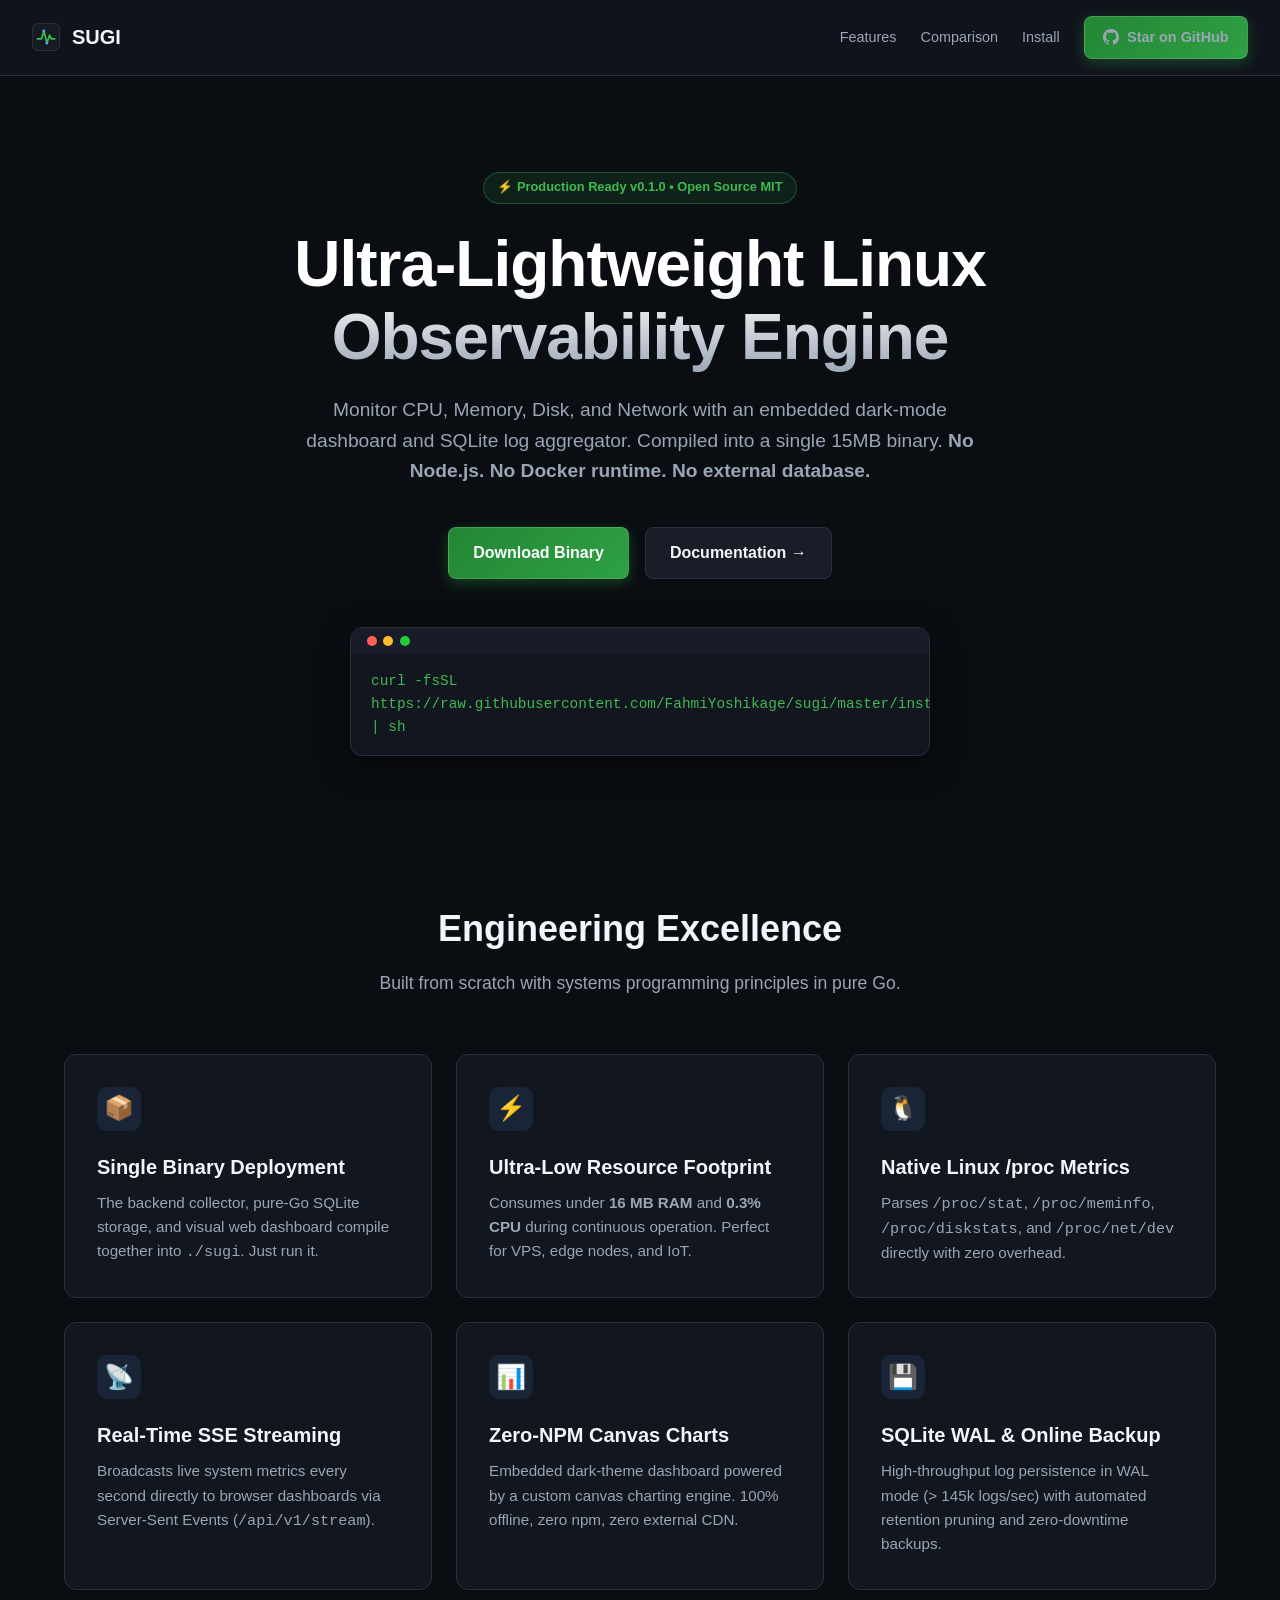
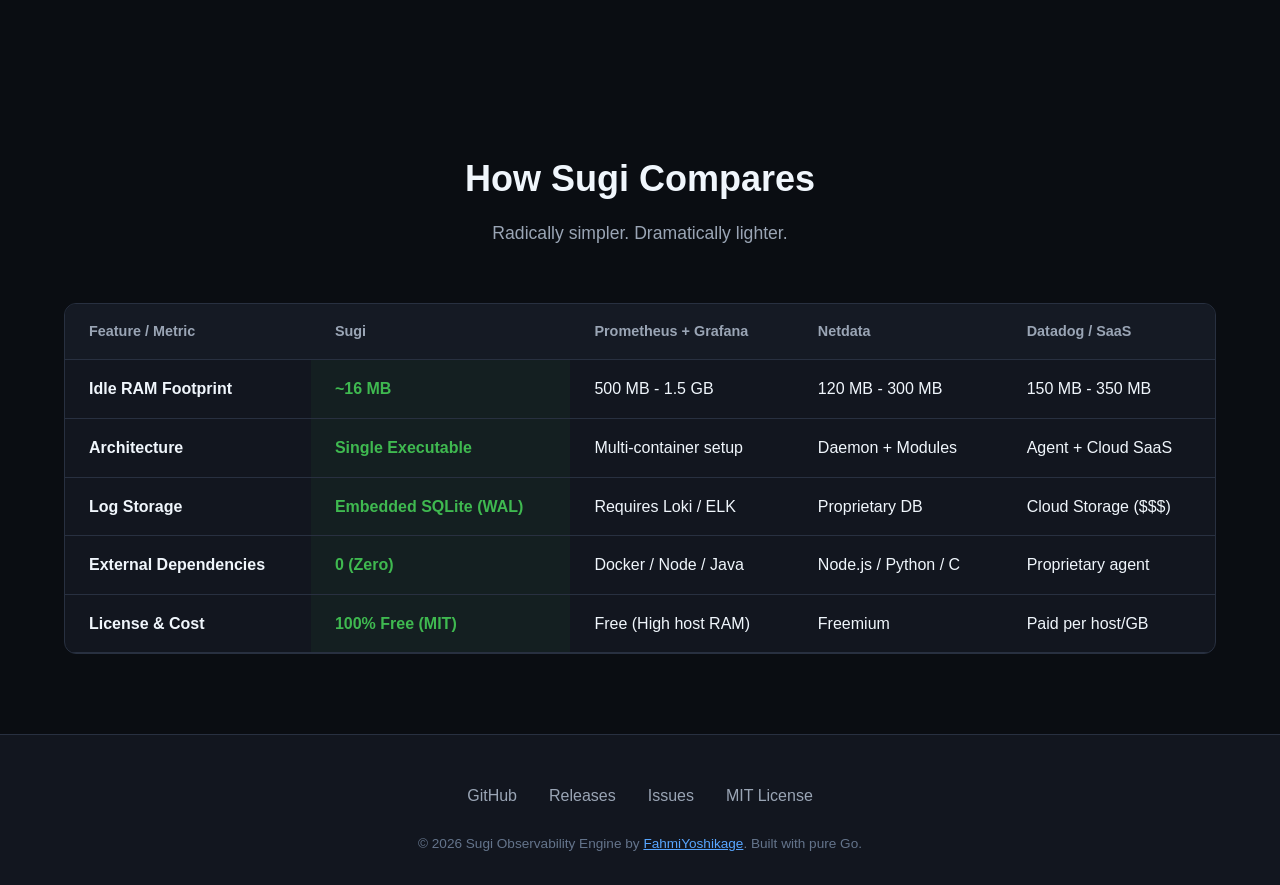
==== docs/index.html @ 6d2af2ee "feat(docs): add promotional landing page for GitHub Pages and install.sh script" ====
<!DOCTYPE html>
<html lang="en">
<head>
  <meta charset="UTF-8">
  <meta name="viewport" content="width=device-width, initial-scale=1.0">
  <title>Sugi - Zero-Dependency Ultra-Lightweight Observability Engine</title>
  <meta name="description" content="A zero-dependency, ultra-lightweight single-binary observability engine in pure Go. Monitor CPU, Memory, Disk, and Network with embedded dark-mode dashboard and SQLite WAL logs.">
  <meta name="keywords" content="observability, monitoring, linux, metrics, logs, sqlite, single-binary, pure-go, sse">
  <link rel="canonical" href="https://fahmiyoshikage.github.io/sugi/">
  <link rel="icon" type="image/svg+xml" href="favicon.svg">

  <!-- Open Graph / Social -->
  <meta property="og:type" content="website">
  <meta property="og:url" content="https://fahmiyoshikage.github.io/sugi/">
  <meta property="og:title" content="Sugi - Ultra-Lightweight Observability Engine">
  <meta property="og:description" content="Single-binary metrics & logs aggregator with embedded real-time dark-mode dashboard in pure Go.">
  <meta property="og:image" content="https://fahmiyoshikage.github.io/sugi/favicon.svg">

  <!-- JSON-LD Structured Data -->
  <script type="application/ld+json">
  {
    "@context": "https://schema.org",
    "@graph": [
      {
        "@type": "SoftwareApplication",
        "name": "Sugi",
        "operatingSystem": "Linux",
        "applicationCategory": "DeveloperApplication",
        "license": "https://opensource.org/licenses/MIT",
        "offers": { "@type": "Offer", "price": "0", "priceCurrency": "USD" },
        "description": "Zero-dependency, ultra-lightweight single-binary observability engine with embedded dark-mode dashboard."
      },
      {
        "@type": "Organization",
        "name": "Sugi Project",
        "url": "https://github.com/FahmiYoshikage/sugi"
      }
    ]
  }
  </script>

  <link rel="stylesheet" href="style.css">
</head>
<body>

  <!-- Top Navigation -->
  <header class="nav">
    <a href="#" class="nav-brand">
      <svg width="28" height="28" viewBox="0 0 64 64" fill="none">
        <rect width="64" height="64" rx="14" fill="#161b22"/>
        <rect x="1" y="1" width="62" height="62" rx="13" stroke="#30363d" stroke-width="2"/>
        <path d="M12 36 L22 36 L27 18 L34 46 L40 28 L44 36 L52 36" stroke="#3fb950" stroke-width="4" stroke-linecap="round" stroke-linejoin="round"/>
        <circle cx="34" cy="46" r="3" fill="#58a6ff"/>
        <circle cx="27" cy="18" r="3" fill="#58a6ff"/>
      </svg>
      <span>SUGI</span>
    </a>
    <div class="nav-links">
      <a href="#features">Features</a>
      <a href="#compare">Comparison</a>
      <a href="#install">Install</a>
      <a href="https://github.com/FahmiYoshikage/sugi" target="_blank" rel="noopener" class="btn btn-primary">
        <svg height="16" width="16" viewBox="0 0 16 16" fill="currentColor">
          <path d="M8 0C3.58 0 0 3.58 0 8c0 3.54 2.29 6.53 5.47 7.59.4.07.55-.17.55-.38 0-.19-.01-.82-.01-1.49-2.01.37-2.53-.49-2.69-.94-.09-.23-.48-.94-.82-1.13-.28-.15-.68-.52-.01-.53.63-.01 1.08.58 1.23.82.72 1.21 1.87.87 2.33.66.07-.52.28-.87.51-1.07-1.78-.2-3.64-.89-3.64-3.95 0-.87.31-1.59.82-2.15-.08-.2-.36-1.02.08-2.12 0 0 .67-.21 2.2.82.64-.18 1.32-.27 2-.27.68 0 1.36.09 2 .27 1.53-1.04 2.2-.82 2.2-.82.44 1.1.16 1.92.08 2.12.51.56.82 1.27.82 2.15 0 3.07-1.87 3.75-3.65 3.95.29.25.54.73.54 1.48 0 1.07-.01 1.93-.01 2.2 0 .21.15.46.55.38A8.013 8.013 0 0016 8c0-4.42-3.58-8-8-8z"/>
        </svg>
        <span>Star on GitHub</span>
      </a>
    </div>
  </header>

  <!-- Hero Section -->
  <main>
    <section class="hero">
      <div class="hero-pill">
        <span>⚡ Production Ready v0.1.0 &bull; Open Source MIT</span>
      </div>
      <h1>Ultra-Lightweight Linux Observability Engine</h1>
      <p>
        Monitor CPU, Memory, Disk, and Network with an embedded dark-mode dashboard and SQLite log aggregator.
        Compiled into a single 15MB binary. <strong>No Node.js. No Docker runtime. No external database.</strong>
      </p>

      <div class="hero-actions">
        <a href="https://github.com/FahmiYoshikage/sugi/releases" class="btn btn-primary" style="padding:0.75rem 1.5rem;font-size:1rem;">Download Binary</a>
        <a href="https://github.com/FahmiYoshikage/sugi#readme" class="btn" style="padding:0.75rem 1.5rem;font-size:1rem;">Documentation &rarr;</a>
      </div>

      <!-- Terminal Box -->
      <div id="install" class="terminal-box">
        <div class="terminal-header">
          <span class="t-dot t-red"></span>
          <span class="t-dot t-yellow"></span>
          <span class="t-dot t-green"></span>
        </div>
        <div class="terminal-body">
          <code class="terminal-cmd">curl -fsSL https://raw.githubusercontent.com/FahmiYoshikage/sugi/master/install.sh | sh</code>
          <button id="copy-btn" class="copy-btn" onclick="copyInstallCmd()">Copy</button>
        </div>
      </div>
    </section>

    <!-- Key Features -->
    <section id="features" class="section">
      <div class="section-title">
        <h2>Engineering Excellence</h2>
        <p>Built from scratch with systems programming principles in pure Go.</p>
      </div>

      <div class="grid-3">
        <div class="feature-card">
          <div class="feature-icon">📦</div>
          <h3>Single Binary Deployment</h3>
          <p>The backend collector, pure-Go SQLite storage, and visual web dashboard compile together into <code>./sugi</code>. Just run it.</p>
        </div>

        <div class="feature-card">
          <div class="feature-icon">⚡</div>
          <h3>Ultra-Low Resource Footprint</h3>
          <p>Consumes under <strong>16 MB RAM</strong> and <strong>0.3% CPU</strong> during continuous operation. Perfect for VPS, edge nodes, and IoT.</p>
        </div>

        <div class="feature-card">
          <div class="feature-icon">🐧</div>
          <h3>Native Linux /proc Metrics</h3>
          <p>Parses <code>/proc/stat</code>, <code>/proc/meminfo</code>, <code>/proc/diskstats</code>, and <code>/proc/net/dev</code> directly with zero overhead.</p>
        </div>

        <div class="feature-card">
          <div class="feature-icon">📡</div>
          <h3>Real-Time SSE Streaming</h3>
          <p>Broadcasts live system metrics every second directly to browser dashboards via Server-Sent Events (<code>/api/v1/stream</code>).</p>
        </div>

        <div class="feature-card">
          <div class="feature-icon">📊</div>
          <h3>Zero-NPM Canvas Charts</h3>
          <p>Embedded dark-theme dashboard powered by a custom canvas charting engine. 100% offline, zero npm, zero external CDN.</p>
        </div>

        <div class="feature-card">
          <div class="feature-icon">💾</div>
          <h3>SQLite WAL & Online Backup</h3>
          <p>High-throughput log persistence in WAL mode (> 145k logs/sec) with automated retention pruning and zero-downtime backups.</p>
        </div>
      </div>
    </section>

    <!-- Comparison Matrix -->
    <section id="compare" class="section">
      <div class="section-title">
        <h2>How Sugi Compares</h2>
        <p>Radically simpler. Dramatically lighter.</p>
      </div>

      <div class="table-wrapper">
        <table class="compare-table">
          <thead>
            <tr>
              <th>Feature / Metric</th>
              <th class="highlight-col">Sugi</th>
              <th>Prometheus + Grafana</th>
              <th>Netdata</th>
              <th>Datadog / SaaS</th>
            </tr>
          </thead>
          <tbody>
            <tr>
              <td><strong>Idle RAM Footprint</strong></td>
              <td class="highlight-col"><strong>~16 MB</strong></td>
              <td>500 MB - 1.5 GB</td>
              <td>120 MB - 300 MB</td>
              <td>150 MB - 350 MB</td>
            </tr>
            <tr>
              <td><strong>Architecture</strong></td>
              <td class="highlight-col">Single Executable</td>
              <td>Multi-container setup</td>
              <td>Daemon + Modules</td>
              <td>Agent + Cloud SaaS</td>
            </tr>
            <tr>
              <td><strong>Log Storage</strong></td>
              <td class="highlight-col">Embedded SQLite (WAL)</td>
              <td>Requires Loki / ELK</td>
              <td>Proprietary DB</td>
              <td>Cloud Storage ($$$)</td>
            </tr>
            <tr>
              <td><strong>External Dependencies</strong></td>
              <td class="highlight-col"><strong>0 (Zero)</strong></td>
              <td>Docker / Node / Java</td>
              <td>Node.js / Python / C</td>
              <td>Proprietary agent</td>
            </tr>
            <tr>
              <td><strong>License & Cost</strong></td>
              <td class="highlight-col"><strong>100% Free (MIT)</strong></td>
              <td>Free (High host RAM)</td>
              <td>Freemium</td>
              <td>Paid per host/GB</td>
            </tr>
          </tbody>
        </table>
      </div>
    </section>
  </main>

  <!-- Footer -->
  <footer class="footer">
    <div class="footer-links">
      <a href="https://github.com/FahmiYoshikage/sugi" target="_blank" rel="noopener">GitHub</a>
      <a href="https://github.com/FahmiYoshikage/sugi/releases" target="_blank" rel="noopener">Releases</a>
      <a href="https://github.com/FahmiYoshikage/sugi/issues" target="_blank" rel="noopener">Issues</a>
      <a href="https://github.com/FahmiYoshikage/sugi/blob/master/LICENSE" target="_blank" rel="noopener">MIT License</a>
    </div>
    <p class="footer-bottom">
      &copy; 2026 Sugi Observability Engine by <a href="https://github.com/FahmiYoshikage" style="color:var(--accent-blue);">FahmiYoshikage</a>. Built with pure Go.
    </p>
  </footer>

  <script src="script.js"></script>
</body>
</html>
---- docs/style.css ----
:root {
  --bg-page: #0a0d12;
  --bg-surface: #12161f;
  --bg-card: #181d28;
  --border: #283040;
  --border-glow: #388bfd44;
  --text-primary: #f0f6fc;
  --text-secondary: #9aa5b5;
  --text-muted: #64748b;
  --accent-green: #3fb950;
  --accent-blue: #58a6ff;
  --accent-purple: #a371f7;
  --accent-yellow: #f1e05a;
  --font-sans: -apple-system, BlinkMacSystemFont, "Segoe UI", Roboto, sans-serif;
  --font-mono: ui-monospace, SFMono-Regular, "SF Mono", Menlo, monospace;
}

* { box-sizing: border-box; margin: 0; padding: 0; }
body {
  background-color: var(--bg-page);
  color: var(--text-primary);
  font-family: var(--font-sans);
  line-height: 1.6;
  overflow-x: hidden;
}

/* Nav */
.nav {
  position: sticky;
  top: 0;
  background: rgba(18, 22, 31, 0.85);
  backdrop-filter: blur(12px);
  border-bottom: 1px solid var(--border);
  padding: 1rem 2rem;
  display: flex;
  justify-content: space-between;
  align-items: center;
  z-index: 100;
}

.nav-brand {
  display: flex;
  align-items: center;
  gap: 0.75rem;
  text-decoration: none;
  color: var(--text-primary);
  font-weight: 700;
  font-size: 1.25rem;
}

.nav-links {
  display: flex;
  gap: 1.5rem;
  align-items: center;
}

.nav-links a {
  color: var(--text-secondary);
  text-decoration: none;
  font-size: 0.9rem;
  transition: color 0.2s;
}

.nav-links a:hover { color: var(--text-primary); }

.btn {
  display: inline-flex;
  align-items: center;
  gap: 0.5rem;
  padding: 0.55rem 1.15rem;
  font-size: 0.9rem;
  font-weight: 600;
  border-radius: 8px;
  text-decoration: none;
  cursor: pointer;
  border: 1px solid var(--border);
  background-color: var(--bg-card);
  color: var(--text-primary);
  transition: all 0.2s ease;
}

.btn:hover {
  background-color: #262e40;
  border-color: #485670;
  transform: translateY(-1px);
}

.btn-primary {
  background: linear-gradient(135deg, #238636, #2ea043);
  border-color: rgba(255, 255, 255, 0.15);
  color: #fff;
  box-shadow: 0 4px 14px rgba(46, 160, 67, 0.35);
}

.btn-primary:hover {
  background: linear-gradient(135deg, #2ea043, #3fb950);
  box-shadow: 0 6px 20px rgba(46, 160, 67, 0.5);
}

/* Hero Section */
.hero {
  padding: 6rem 1.5rem 4rem;
  text-align: center;
  max-width: 960px;
  margin: 0 auto;
  position: relative;
}

.hero-pill {
  display: inline-flex;
  align-items: center;
  gap: 0.5rem;
  padding: 0.3rem 0.85rem;
  border-radius: 999px;
  background: rgba(63, 185, 80, 0.12);
  border: 1px solid rgba(63, 185, 80, 0.3);
  color: var(--accent-green);
  font-size: 0.8rem;
  font-weight: 600;
  margin-bottom: 1.5rem;
}

.hero h1 {
  font-size: clamp(2.5rem, 5vw, 4rem);
  font-weight: 800;
  line-height: 1.15;
  letter-spacing: -1px;
  margin-bottom: 1.25rem;
  background: linear-gradient(180deg, #ffffff 40%, #9aa5b5 100%);
  -webkit-background-clip: text;
  -webkit-text-fill-color: transparent;
}

.hero p {
  font-size: 1.2rem;
  color: var(--text-secondary);
  max-width: 680px;
  margin: 0 auto 2.5rem;
}

.hero-actions {
  display: flex;
  justify-content: center;
  gap: 1rem;
  flex-wrap: wrap;
  margin-bottom: 3rem;
}

/* Terminal Install Box */
.terminal-box {
  background: var(--bg-surface);
  border: 1px solid var(--border);
  border-radius: 12px;
  max-width: 580px;
  margin: 0 auto;
  overflow: hidden;
  box-shadow: 0 10px 30px rgba(0, 0, 0, 0.5);
}

.terminal-header {
  background: #171c28;
  padding: 0.5rem 1rem;
  display: flex;
  align-items: center;
  gap: 0.4rem;
}

.t-dot { width: 10px; height: 10px; border-radius: 50%; }
.t-red { background: #ff5f56; }
.t-yellow { background: #ffbd2e; }
.t-green { background: #27c93f; }

.terminal-body {
  padding: 1rem 1.25rem;
  display: flex;
  justify-content: space-between;
  align-items: center;
  font-family: var(--font-mono);
  font-size: 0.9rem;
}

.terminal-cmd {
  color: var(--accent-green);
  text-align: left;
}

.copy-btn {
  background: transparent;
  border: none;
  color: var(--text-secondary);
  cursor: pointer;
  padding: 0.3rem 0.6rem;
  border-radius: 4px;
}
.copy-btn:hover { color: #fff; background: rgba(255, 255, 255, 0.1); }

/* Features Grid */
.section {
  padding: 5rem 1.5rem;
  max-width: 1200px;
  margin: 0 auto;
}

.section-title {
  text-align: center;
  margin-bottom: 3.5rem;
}

.section-title h2 {
  font-size: 2.25rem;
  margin-bottom: 0.75rem;
}

.section-title p {
  color: var(--text-secondary);
  font-size: 1.1rem;
}

.grid-3 {
  display: grid;
  grid-template-columns: repeat(auto-fit, minmax(320px, 1fr));
  gap: 1.5rem;
}

.feature-card {
  background: var(--bg-surface);
  border: 1px solid var(--border);
  padding: 2rem;
  border-radius: 12px;
  transition: all 0.2s;
}

.feature-card:hover {
  border-color: var(--border-glow);
  transform: translateY(-3px);
}

.feature-icon {
  width: 44px;
  height: 44px;
  border-radius: 10px;
  display: flex;
  align-items: center;
  justify-content: center;
  margin-bottom: 1.25rem;
  font-size: 1.5rem;
  background: rgba(88, 166, 255, 0.1);
  color: var(--accent-blue);
}

.feature-card h3 {
  font-size: 1.25rem;
  margin-bottom: 0.5rem;
}

.feature-card p {
  color: var(--text-secondary);
  font-size: 0.95rem;
}

/* Comparison Table */
.table-wrapper {
  background: var(--bg-surface);
  border: 1px solid var(--border);
  border-radius: 12px;
  overflow-x: auto;
}

.compare-table {
  width: 100%;
  border-collapse: collapse;
  text-align: left;
}

.compare-table th, .compare-table td {
  padding: 1rem 1.5rem;
  border-bottom: 1px solid var(--border);
}

.compare-table th {
  background: #151a24;
  font-size: 0.9rem;
  color: var(--text-secondary);
}

.highlight-col {
  background: rgba(63, 185, 80, 0.05);
  font-weight: 600;
  color: var(--accent-green);
}

/* Footer */
.footer {
  border-top: 1px solid var(--border);
  background: var(--bg-surface);
  padding: 3rem 1.5rem 2rem;
  text-align: center;
}

.footer-links {
  display: flex;
  justify-content: center;
  gap: 2rem;
  margin-bottom: 1.5rem;
}

.footer-links a {
  color: var(--text-secondary);
  text-decoration: none;
}
.footer-links a:hover { color: #fff; }

.footer-bottom {
  color: var(--text-muted);
  font-size: 0.85rem;
}
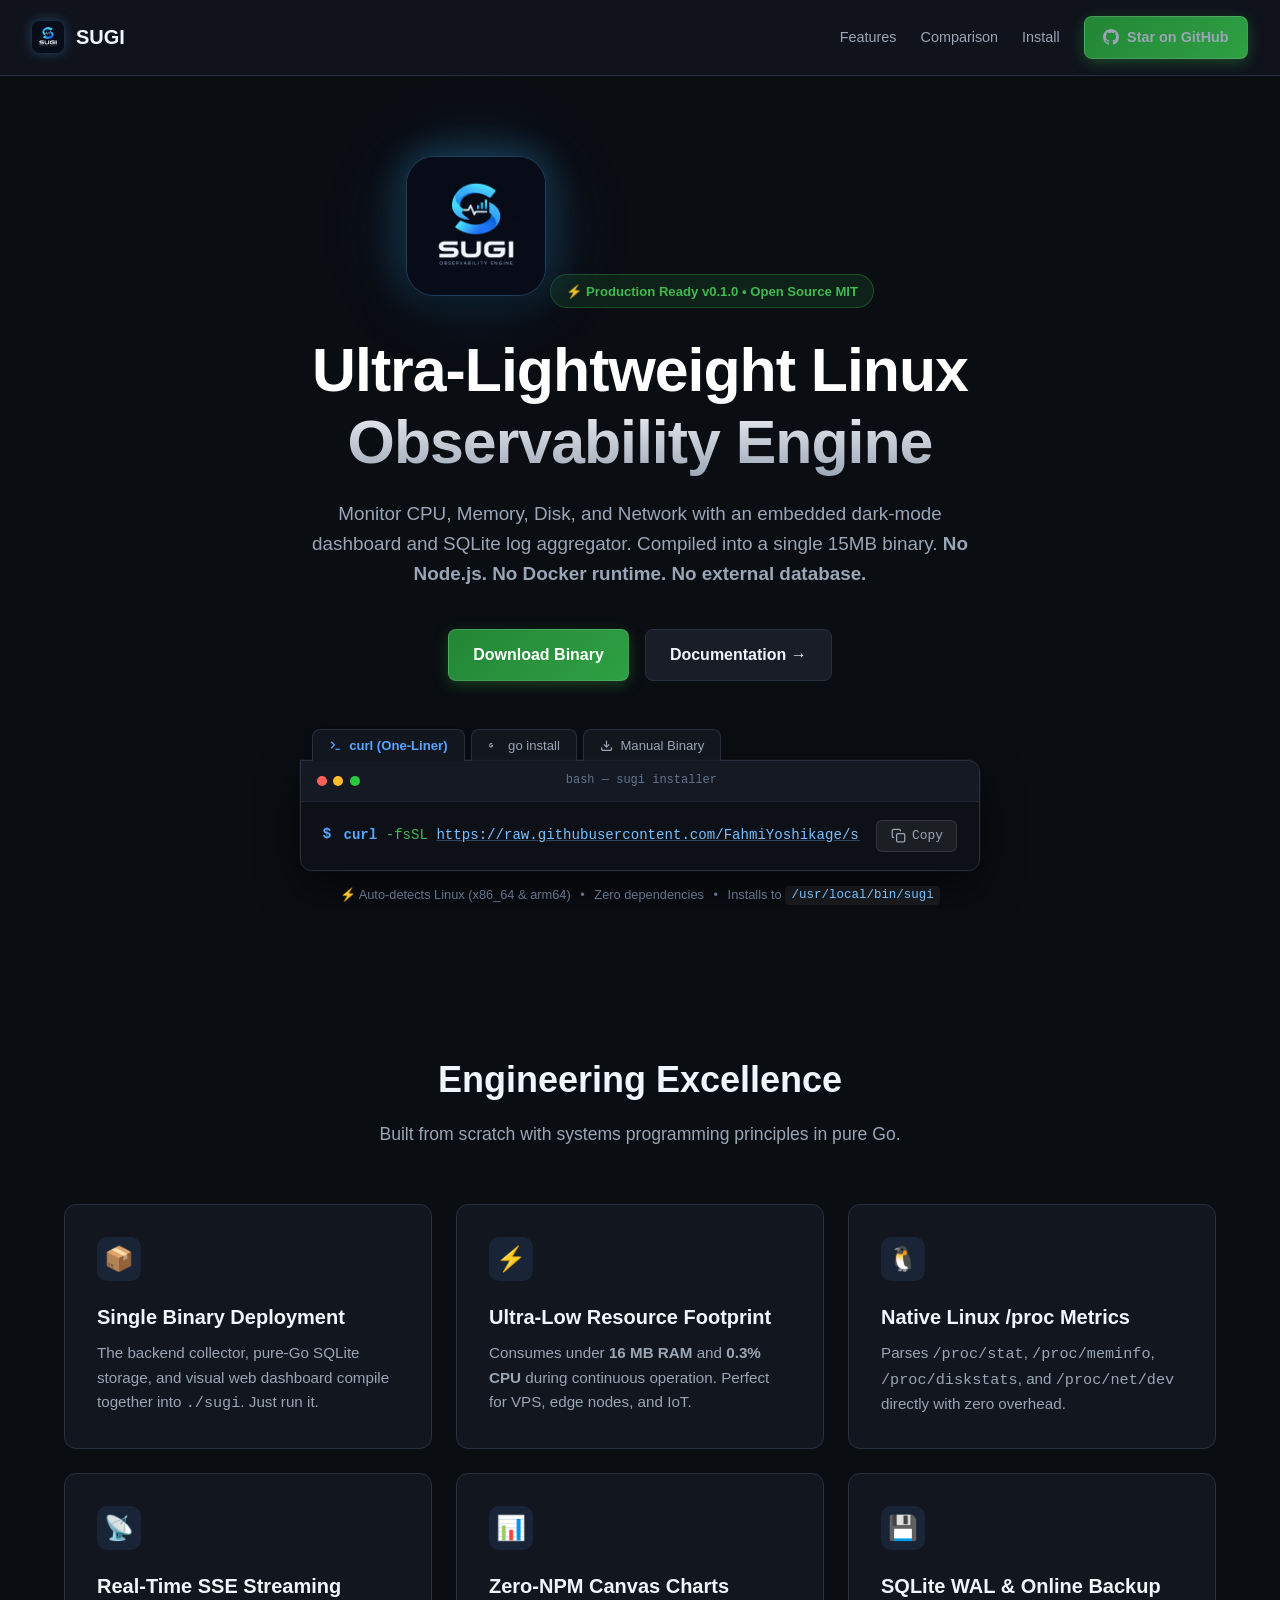
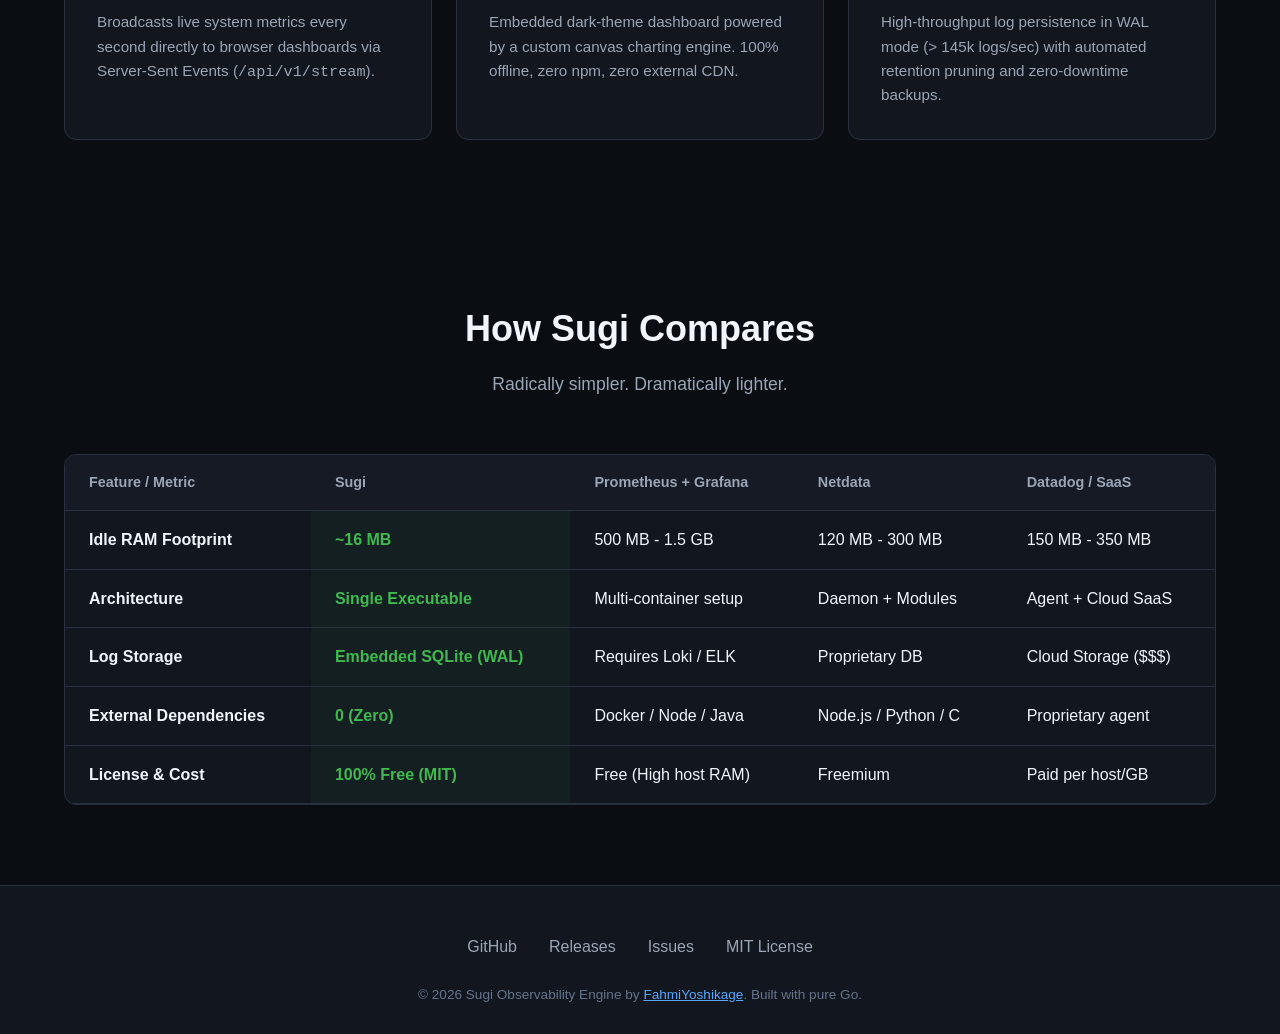
==== commit eac8737f: "feat(branding): introduce official mascot logo, interactive installer tabs, and modernized landing p" ====
--- a/docs/index.html
+++ b/docs/index.html
@@ -7,6 +7,7 @@
   <meta name="description" content="A zero-dependency, ultra-lightweight single-binary observability engine in pure Go. Monitor CPU, Memory, Disk, and Network with embedded dark-mode dashboard and SQLite WAL logs.">
   <meta name="keywords" content="observability, monitoring, linux, metrics, logs, sqlite, single-binary, pure-go, sse">
   <link rel="canonical" href="https://fahmiyoshikage.github.io/sugi/">
+  <link rel="icon" type="image/png" href="favicon.png">
   <link rel="icon" type="image/svg+xml" href="favicon.svg">
 
   <!-- Open Graph / Social -->
@@ -14,7 +15,11 @@
   <meta property="og:url" content="https://fahmiyoshikage.github.io/sugi/">
   <meta property="og:title" content="Sugi - Ultra-Lightweight Observability Engine">
   <meta property="og:description" content="Single-binary metrics & logs aggregator with embedded real-time dark-mode dashboard in pure Go.">
-  <meta property="og:image" content="https://fahmiyoshikage.github.io/sugi/favicon.svg">
+  <meta property="og:image" content="https://fahmiyoshikage.github.io/sugi/logo.png">
+  <meta name="twitter:card" content="summary_large_image">
+  <meta name="twitter:title" content="Sugi - Ultra-Lightweight Observability Engine">
+  <meta name="twitter:description" content="Single-binary metrics & logs aggregator with embedded real-time dark-mode dashboard in pure Go.">
+  <meta name="twitter:image" content="https://fahmiyoshikage.github.io/sugi/logo.png">
 
   <!-- JSON-LD Structured Data -->
   <script type="application/ld+json">
@@ -46,13 +51,7 @@
   <!-- Top Navigation -->
   <header class="nav">
     <a href="#" class="nav-brand">
-      <svg width="28" height="28" viewBox="0 0 64 64" fill="none">
-        <rect width="64" height="64" rx="14" fill="#161b22"/>
-        <rect x="1" y="1" width="62" height="62" rx="13" stroke="#30363d" stroke-width="2"/>
-        <path d="M12 36 L22 36 L27 18 L34 46 L40 28 L44 36 L52 36" stroke="#3fb950" stroke-width="4" stroke-linecap="round" stroke-linejoin="round"/>
-        <circle cx="34" cy="46" r="3" fill="#58a6ff"/>
-        <circle cx="27" cy="18" r="3" fill="#58a6ff"/>
-      </svg>
+      <img src="logo-sm.png" alt="Sugi Logo" class="brand-logo" width="32" height="32">
       <span>SUGI</span>
     </a>
     <div class="nav-links">
@@ -71,6 +70,11 @@
   <!-- Hero Section -->
   <main>
     <section class="hero">
+      <div class="hero-brand-badge">
+        <div class="hero-logo-glow"></div>
+        <img src="logo.png" alt="Sugi Observability Engine Mascot Logo" class="hero-mascot">
+      </div>
+
       <div class="hero-pill">
         <span>⚡ Production Ready v0.1.0 &bull; Open Source MIT</span>
       </div>
@@ -85,16 +89,52 @@
         <a href="https://github.com/FahmiYoshikage/sugi#readme" class="btn" style="padding:0.75rem 1.5rem;font-size:1rem;">Documentation &rarr;</a>
       </div>
 
-      <!-- Terminal Box -->
-      <div id="install" class="terminal-box">
-        <div class="terminal-header">
-          <span class="t-dot t-red"></span>
-          <span class="t-dot t-yellow"></span>
-          <span class="t-dot t-green"></span>
-        </div>
-        <div class="terminal-body">
-          <code class="terminal-cmd">curl -fsSL https://raw.githubusercontent.com/FahmiYoshikage/sugi/master/install.sh | sh</code>
-          <button id="copy-btn" class="copy-btn" onclick="copyInstallCmd()">Copy</button>
+      <!-- Interactive Terminal Installer Box -->
+      <div id="install" class="terminal-container">
+        <div class="terminal-tabs">
+          <button class="t-tab active" data-tab="curl" onclick="setInstallTab('curl')">
+            <svg width="13" height="13" viewBox="0 0 24 24" fill="none" stroke="currentColor" stroke-width="2.2"><polyline points="4 17 10 11 4 5"></polyline><line x1="12" y1="19" x2="20" y2="19"></line></svg>
+            <span>curl (One-Liner)</span>
+          </button>
+          <button class="t-tab" data-tab="go" onclick="setInstallTab('go')">
+            <svg width="13" height="13" viewBox="0 0 24 24" fill="currentColor"><path d="M1.986 11.215a4.015 4.015 0 0 1 1.706-2.908c1.378-.962 3.167-1.07 4.542-.31l-.813 1.408c-.851-.482-1.928-.42-2.753.155a2.38 2.38 0 0 0-1.011 1.737c-.126.966.388 1.897 1.258 2.274.87.377 1.895.148 2.508-.557v-.714H5.21v-1.632h3.818v2.793a3.916 3.916 0 0 1-3.69 2.222 4.032 4.032 0 0 1-3.352-4.468z"/></svg>
+            <span>go install</span>
+          </button>
+          <button class="t-tab" data-tab="binary" onclick="setInstallTab('binary')">
+            <svg width="13" height="13" viewBox="0 0 24 24" fill="none" stroke="currentColor" stroke-width="2.2"><path d="M21 15v4a2 2 0 0 1-2 2H5a2 2 0 0 1-2-2v-4"></path><polyline points="7 10 12 15 17 10"></polyline><line x1="12" y1="15" x2="12" y2="3"></line></svg>
+            <span>Manual Binary</span>
+          </button>
+        </div>
+        <div class="terminal-box">
+          <div class="terminal-header">
+            <div class="terminal-dots">
+              <span class="t-dot t-red"></span>
+              <span class="t-dot t-yellow"></span>
+              <span class="t-dot t-green"></span>
+            </div>
+            <span class="terminal-title">bash &mdash; sugi installer</span>
+            <div class="terminal-spacer"></div>
+          </div>
+          <div class="terminal-body">
+            <div class="terminal-cmd-wrapper">
+              <span class="t-prompt">$</span>
+              <code id="terminal-content" class="terminal-cmd"><span class="hl-bin">curl</span> <span class="hl-flag">-fsSL</span> <span class="hl-url">https://raw.githubusercontent.com/FahmiYoshikage/sugi/master/install.sh</span> <span class="hl-op">|</span> <span class="hl-bin">sh</span></code>
+            </div>
+            <button id="copy-btn" class="copy-btn" onclick="copyCurrentCmd()" title="Copy command">
+              <svg id="copy-icon" class="copy-svg" width="15" height="15" viewBox="0 0 24 24" fill="none" stroke="currentColor" stroke-width="2">
+                <rect x="9" y="9" width="13" height="13" rx="2" ry="2"></rect>
+                <path d="M5 15H4a2 2 0 0 1-2-2V4a2 2 0 0 1 2-2h9a2 2 0 0 1 2 2v1"></path>
+              </svg>
+              <span id="copy-text">Copy</span>
+            </button>
+          </div>
+        </div>
+        <div class="terminal-subtext">
+          <span>⚡ Auto-detects Linux (x86_64 &amp; arm64)</span>
+          <span>&bull;</span>
+          <span>Zero dependencies</span>
+          <span>&bull;</span>
+          <span>Installs to <code>/usr/local/bin/sugi</code></span>
         </div>
       </div>
     </section>
--- a/docs/style.css
+++ b/docs/style.css
@@ -48,6 +48,11 @@
   font-size: 1.25rem;
 }
 
+.brand-logo {
+  border-radius: 8px;
+  box-shadow: 0 0 12px rgba(88, 166, 255, 0.35);
+}
+
 .nav-links {
   display: flex;
   gap: 1.5rem;
@@ -99,31 +104,68 @@
 
 /* Hero Section */
 .hero {
-  padding: 6rem 1.5rem 4rem;
+  padding: 5rem 1.5rem 4rem;
   text-align: center;
   max-width: 960px;
   margin: 0 auto;
   position: relative;
 }
 
+/* Mascot Logo Badge in Hero */
+.hero-brand-badge {
+  position: relative;
+  display: inline-block;
+  margin-bottom: 2rem;
+}
+
+.hero-logo-glow {
+  position: absolute;
+  top: 50%;
+  left: 50%;
+  transform: translate(-50%, -50%);
+  width: 220px;
+  height: 220px;
+  background: radial-gradient(circle, rgba(56, 189, 248, 0.3) 0%, rgba(59, 130, 246, 0.12) 50%, transparent 72%);
+  border-radius: 50%;
+  filter: blur(28px);
+  pointer-events: none;
+  z-index: 0;
+}
+
+.hero-mascot {
+  position: relative;
+  width: 140px;
+  height: 140px;
+  border-radius: 28px;
+  box-shadow: 0 16px 40px rgba(0, 0, 0, 0.65), 0 0 35px rgba(56, 189, 248, 0.35);
+  border: 1px solid rgba(88, 166, 255, 0.25);
+  transition: transform 0.3s cubic-bezier(0.34, 1.56, 0.64, 1), box-shadow 0.3s ease;
+  z-index: 1;
+}
+
+.hero-mascot:hover {
+  transform: translateY(-5px) scale(1.04);
+  box-shadow: 0 20px 50px rgba(0, 0, 0, 0.75), 0 0 45px rgba(56, 189, 248, 0.5);
+}
+
 .hero-pill {
   display: inline-flex;
   align-items: center;
   gap: 0.5rem;
-  padding: 0.3rem 0.85rem;
+  padding: 0.35rem 0.95rem;
   border-radius: 999px;
   background: rgba(63, 185, 80, 0.12);
   border: 1px solid rgba(63, 185, 80, 0.3);
   color: var(--accent-green);
-  font-size: 0.8rem;
+  font-size: 0.82rem;
   font-weight: 600;
   margin-bottom: 1.5rem;
 }
 
 .hero h1 {
-  font-size: clamp(2.5rem, 5vw, 4rem);
+  font-size: clamp(2.3rem, 5vw, 3.8rem);
   font-weight: 800;
-  line-height: 1.15;
+  line-height: 1.18;
   letter-spacing: -1px;
   margin-bottom: 1.25rem;
   background: linear-gradient(180deg, #ffffff 40%, #9aa5b5 100%);
@@ -132,10 +174,11 @@
 }
 
 .hero p {
-  font-size: 1.2rem;
+  font-size: 1.18rem;
   color: var(--text-secondary);
   max-width: 680px;
   margin: 0 auto 2.5rem;
+  line-height: 1.6;
 }
 
 .hero-actions {
@@ -146,20 +189,70 @@
   margin-bottom: 3rem;
 }
 
-/* Terminal Install Box */
+/* Interactive Terminal Installer Box */
+.terminal-container {
+  max-width: 680px;
+  margin: 0 auto;
+}
+
+.terminal-tabs {
+  display: flex;
+  gap: 0.4rem;
+  margin-bottom: -1px;
+  padding-left: 0.75rem;
+  position: relative;
+  z-index: 2;
+}
+
+.t-tab {
+  background: rgba(22, 27, 34, 0.75);
+  color: var(--text-secondary);
+  border: 1px solid var(--border);
+  border-bottom: none;
+  border-radius: 8px 8px 0 0;
+  padding: 0.5rem 1rem;
+  font-size: 0.82rem;
+  font-weight: 500;
+  cursor: pointer;
+  display: inline-flex;
+  align-items: center;
+  gap: 0.45rem;
+  transition: all 0.2s ease;
+  font-family: inherit;
+}
+
+.t-tab:hover {
+  color: var(--text-primary);
+  background: var(--bg-surface);
+}
+
+.t-tab.active {
+  background: var(--bg-surface);
+  color: #58a6ff;
+  border-color: var(--border);
+  font-weight: 600;
+  box-shadow: 0 -2px 8px rgba(0, 0, 0, 0.2);
+}
+
 .terminal-box {
   background: var(--bg-surface);
   border: 1px solid var(--border);
-  border-radius: 12px;
-  max-width: 580px;
-  margin: 0 auto;
+  border-radius: 0 12px 12px 12px;
   overflow: hidden;
-  box-shadow: 0 10px 30px rgba(0, 0, 0, 0.5);
+  box-shadow: 0 16px 40px rgba(0, 0, 0, 0.6), 0 0 0 1px rgba(255, 255, 255, 0.04);
+  text-align: left;
 }
 
 .terminal-header {
-  background: #171c28;
-  padding: 0.5rem 1rem;
+  background: #141923;
+  padding: 0.65rem 1rem;
+  display: flex;
+  align-items: center;
+  justify-content: space-between;
+  border-bottom: 1px solid rgba(255, 255, 255, 0.05);
+}
+
+.terminal-dots {
   display: flex;
   align-items: center;
   gap: 0.4rem;
@@ -170,29 +263,104 @@
 .t-yellow { background: #ffbd2e; }
 .t-green { background: #27c93f; }
 
+.terminal-title {
+  font-family: var(--font-mono);
+  font-size: 0.75rem;
+  color: var(--text-muted);
+}
+
+.terminal-spacer {
+  width: 40px;
+}
+
 .terminal-body {
-  padding: 1rem 1.25rem;
+  padding: 1.15rem 1.35rem;
   display: flex;
   justify-content: space-between;
   align-items: center;
+  gap: 1rem;
   font-family: var(--font-mono);
-  font-size: 0.9rem;
+  font-size: 0.92rem;
+  background: #0d1117;
+}
+
+.terminal-cmd-wrapper {
+  display: flex;
+  align-items: center;
+  gap: 0.75rem;
+  overflow-x: auto;
+  white-space: nowrap;
+  scrollbar-width: thin;
+  padding-bottom: 2px;
+}
+
+.t-prompt {
+  color: #58a6ff;
+  font-weight: 700;
+  user-select: none;
 }
 
 .terminal-cmd {
-  color: var(--accent-green);
-  text-align: left;
-}
+  color: #e6edf3;
+  font-family: var(--font-mono);
+  font-size: 0.88rem;
+}
+
+/* Syntax Highlighting */
+.hl-bin { color: #58a6ff; font-weight: 600; }
+.hl-flag { color: #3fb950; }
+.hl-url { color: #79c0ff; text-decoration: underline; text-decoration-color: rgba(121, 192, 255, 0.3); }
+.hl-op { color: #d2a8ff; font-weight: bold; }
+.hl-cmd { color: #ffa657; }
+.hl-param { color: #e6edf3; }
 
 .copy-btn {
-  background: transparent;
-  border: none;
+  background: rgba(255, 255, 255, 0.06);
+  border: 1px solid rgba(255, 255, 255, 0.1);
   color: var(--text-secondary);
   cursor: pointer;
-  padding: 0.3rem 0.6rem;
+  padding: 0.45rem 0.85rem;
+  border-radius: 6px;
+  display: inline-flex;
+  align-items: center;
+  gap: 0.4rem;
+  font-size: 0.8rem;
+  font-weight: 500;
+  font-family: inherit;
+  transition: all 0.2s ease;
+  flex-shrink: 0;
+}
+
+.copy-btn:hover {
+  background: rgba(255, 255, 255, 0.12);
+  color: #fff;
+  border-color: rgba(255, 255, 255, 0.2);
+}
+
+.copy-btn.copied {
+  background: rgba(63, 185, 80, 0.15);
+  border-color: rgba(63, 185, 80, 0.4);
+  color: #3fb950;
+}
+
+.terminal-subtext {
+  display: flex;
+  align-items: center;
+  justify-content: center;
+  gap: 0.6rem;
+  margin-top: 0.85rem;
+  font-size: 0.8rem;
+  color: var(--text-muted);
+  flex-wrap: wrap;
+}
+
+.terminal-subtext code {
+  background: rgba(255, 255, 255, 0.06);
+  padding: 0.15rem 0.4rem;
   border-radius: 4px;
-}
-.copy-btn:hover { color: #fff; background: rgba(255, 255, 255, 0.1); }
+  color: #79c0ff;
+  font-size: 0.78rem;
+}
 
 /* Features Grid */
 .section {
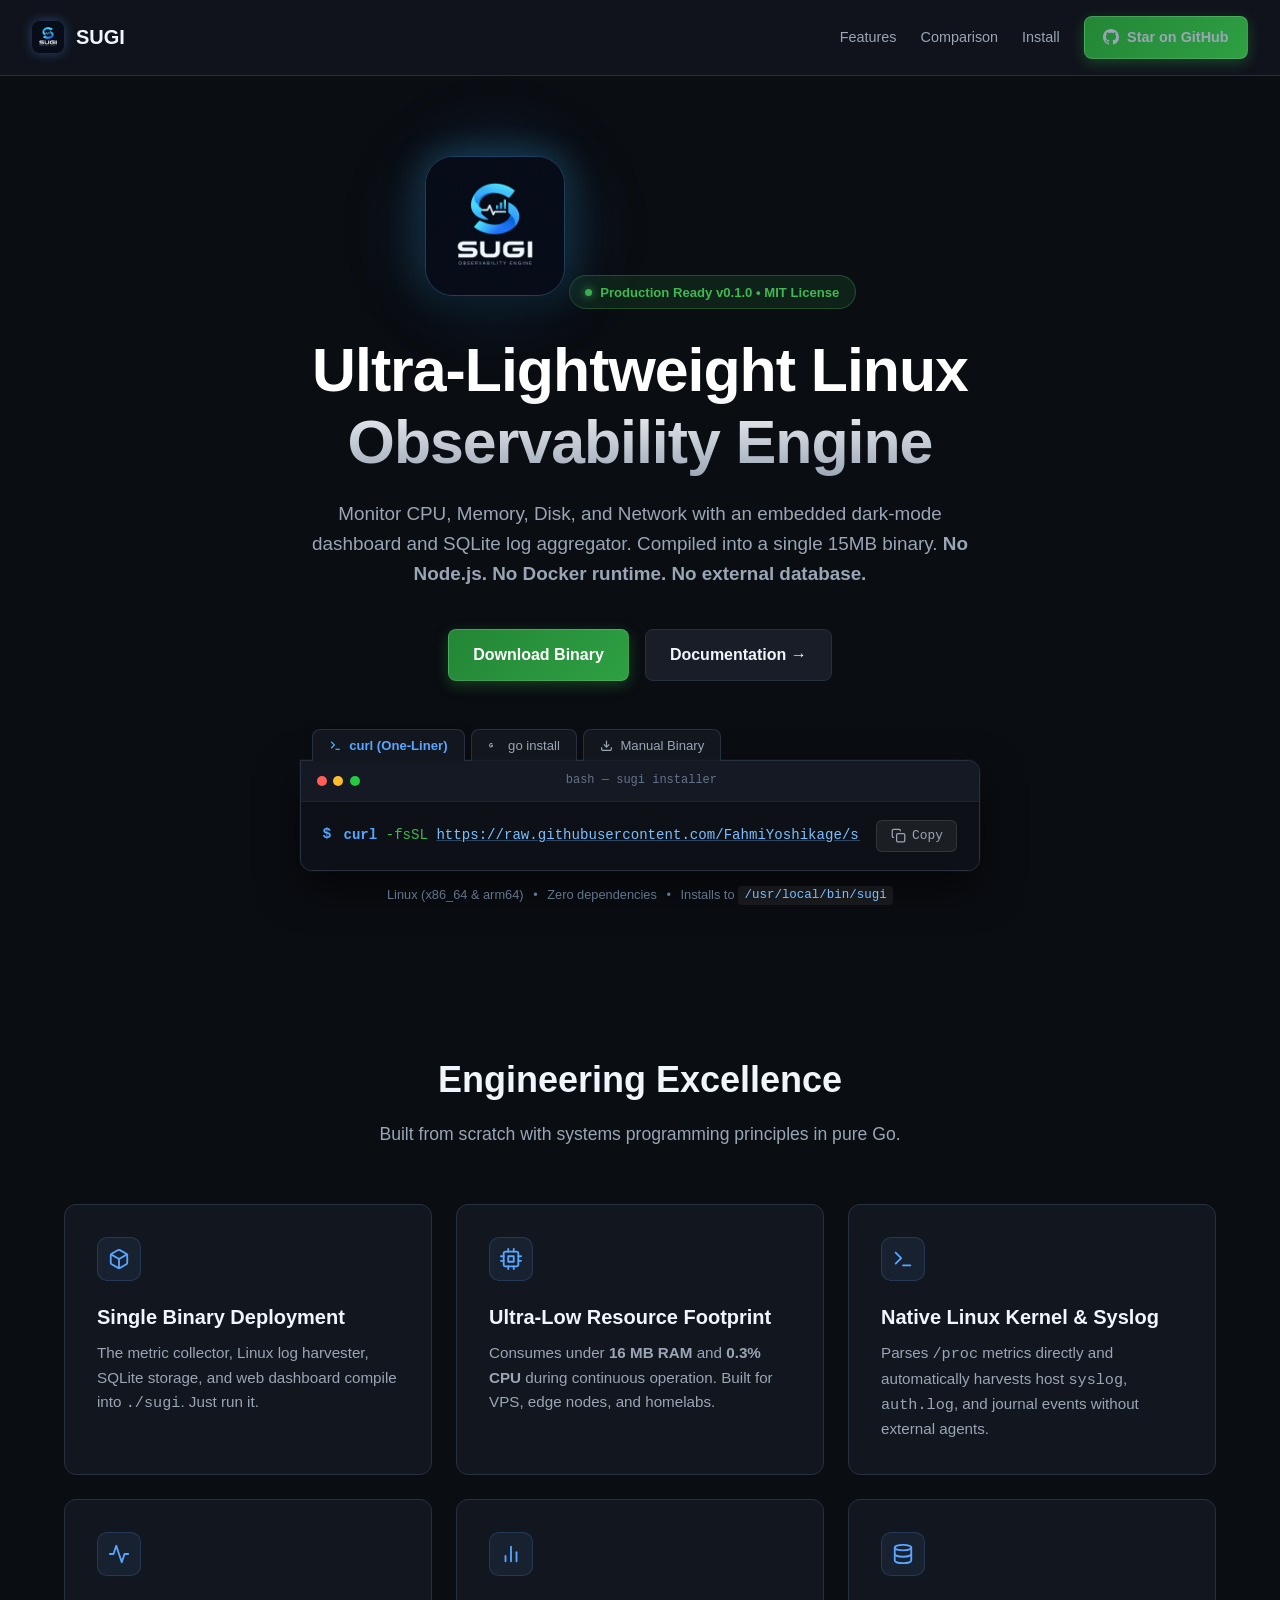
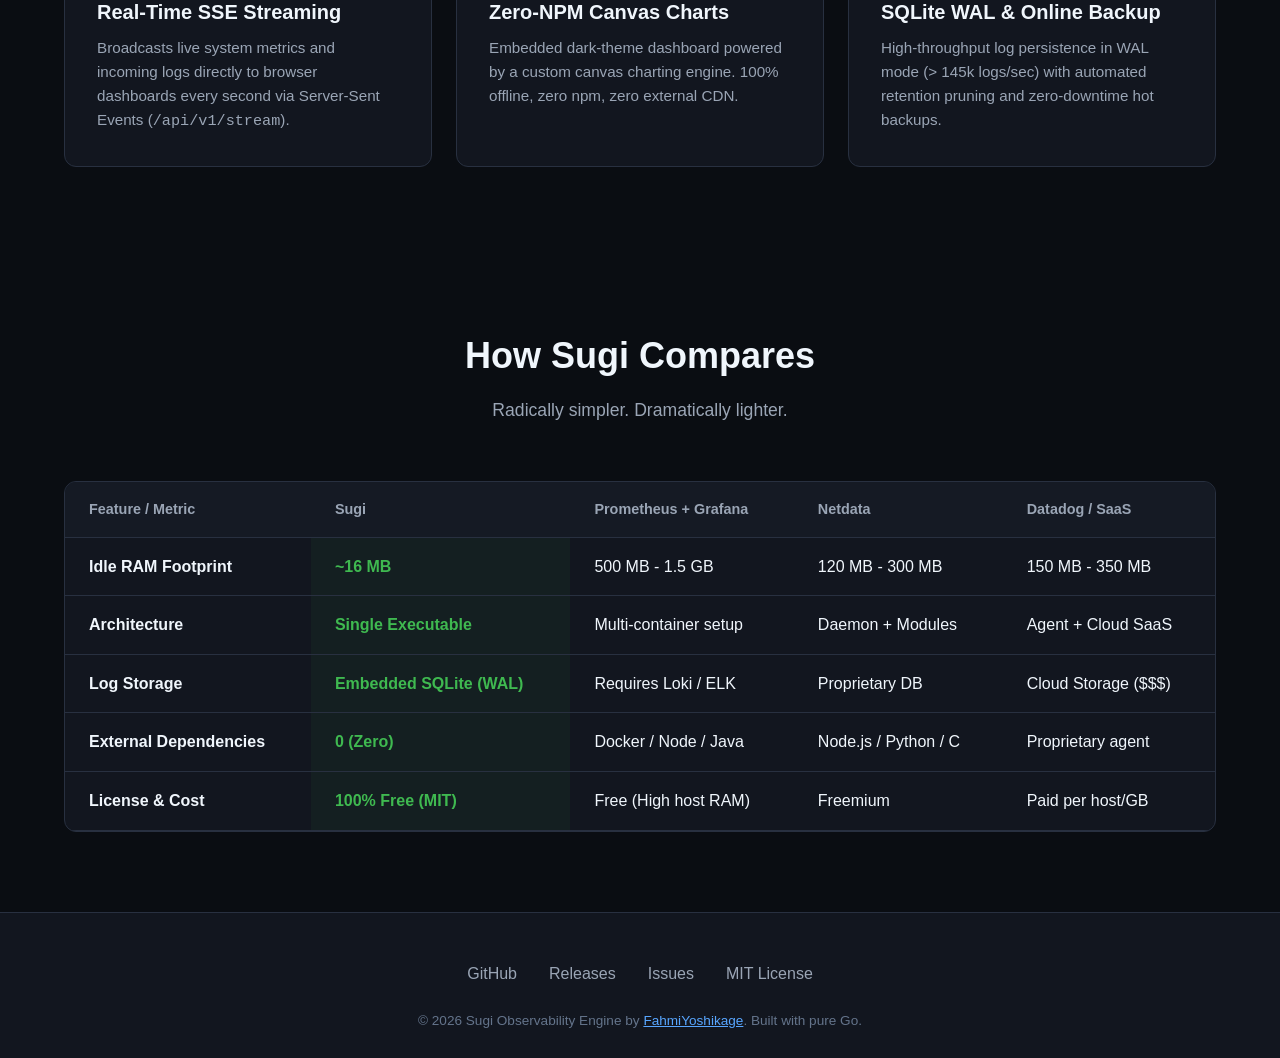
==== commit 8cf7f2d3: "feat: add native host log harvester, real-time sse log streaming, and remove landing page emojis" ====
--- a/docs/index.html
+++ b/docs/index.html
@@ -76,7 +76,8 @@
       </div>
 
       <div class="hero-pill">
-        <span>⚡ Production Ready v0.1.0 &bull; Open Source MIT</span>
+        <span class="pulse-dot"></span>
+        <span>Production Ready v0.1.0 &bull; MIT License</span>
       </div>
       <h1>Ultra-Lightweight Linux Observability Engine</h1>
       <p>
@@ -130,7 +131,7 @@
           </div>
         </div>
         <div class="terminal-subtext">
-          <span>⚡ Auto-detects Linux (x86_64 &amp; arm64)</span>
+          <span>Linux (x86_64 &amp; arm64)</span>
           <span>&bull;</span>
           <span>Zero dependencies</span>
           <span>&bull;</span>
@@ -148,39 +149,51 @@
 
       <div class="grid-3">
         <div class="feature-card">
-          <div class="feature-icon">📦</div>
+          <div class="feature-icon-svg">
+            <svg width="22" height="22" viewBox="0 0 24 24" fill="none" stroke="currentColor" stroke-width="2" stroke-linecap="round" stroke-linejoin="round"><path d="M21 16V8a2 2 0 0 0-1-1.73l-7-4a2 2 0 0 0-2 0l-7 4A2 2 0 0 0 3 8v8a2 2 0 0 0 1 1.73l7 4a2 2 0 0 0 2 0l7-4A2 2 0 0 0 21 16z"></path><polyline points="3.27 6.96 12 12.01 20.73 6.96"></polyline><line x1="12" y1="22.08" x2="12" y2="12"></line></svg>
+          </div>
           <h3>Single Binary Deployment</h3>
-          <p>The backend collector, pure-Go SQLite storage, and visual web dashboard compile together into <code>./sugi</code>. Just run it.</p>
-        </div>
-
-        <div class="feature-card">
-          <div class="feature-icon">⚡</div>
+          <p>The metric collector, Linux log harvester, SQLite storage, and web dashboard compile into <code>./sugi</code>. Just run it.</p>
+        </div>
+
+        <div class="feature-card">
+          <div class="feature-icon-svg">
+            <svg width="22" height="22" viewBox="0 0 24 24" fill="none" stroke="currentColor" stroke-width="2" stroke-linecap="round" stroke-linejoin="round"><rect x="4" y="4" width="16" height="16" rx="2"/><rect x="9" y="9" width="6" height="6"/><line x1="9" y1="1" x2="9" y2="4"/><line x1="15" y1="1" x2="15" y2="4"/><line x1="9" y1="20" x2="9" y2="23"/><line x1="15" y1="20" x2="15" y2="23"/><line x1="20" y1="9" x2="23" y2="9"/><line x1="20" y1="14" x2="23" y2="14"/><line x1="1" y1="9" x2="4" y2="9"/><line x1="1" y1="14" x2="4" y2="14"/></svg>
+          </div>
           <h3>Ultra-Low Resource Footprint</h3>
-          <p>Consumes under <strong>16 MB RAM</strong> and <strong>0.3% CPU</strong> during continuous operation. Perfect for VPS, edge nodes, and IoT.</p>
-        </div>
-
-        <div class="feature-card">
-          <div class="feature-icon">🐧</div>
-          <h3>Native Linux /proc Metrics</h3>
-          <p>Parses <code>/proc/stat</code>, <code>/proc/meminfo</code>, <code>/proc/diskstats</code>, and <code>/proc/net/dev</code> directly with zero overhead.</p>
-        </div>
-
-        <div class="feature-card">
-          <div class="feature-icon">📡</div>
+          <p>Consumes under <strong>16 MB RAM</strong> and <strong>0.3% CPU</strong> during continuous operation. Built for VPS, edge nodes, and homelabs.</p>
+        </div>
+
+        <div class="feature-card">
+          <div class="feature-icon-svg">
+            <svg width="22" height="22" viewBox="0 0 24 24" fill="none" stroke="currentColor" stroke-width="2" stroke-linecap="round" stroke-linejoin="round"><polyline points="4 17 10 11 4 5"/><line x1="12" y1="19" x2="20" y2="19"/></svg>
+          </div>
+          <h3>Native Linux Kernel &amp; Syslog</h3>
+          <p>Parses <code>/proc</code> metrics directly and automatically harvests host <code>syslog</code>, <code>auth.log</code>, and journal events without external agents.</p>
+        </div>
+
+        <div class="feature-card">
+          <div class="feature-icon-svg">
+            <svg width="22" height="22" viewBox="0 0 24 24" fill="none" stroke="currentColor" stroke-width="2" stroke-linecap="round" stroke-linejoin="round"><polyline points="22 12 18 12 15 21 9 3 6 12 2 12"/></svg>
+          </div>
           <h3>Real-Time SSE Streaming</h3>
-          <p>Broadcasts live system metrics every second directly to browser dashboards via Server-Sent Events (<code>/api/v1/stream</code>).</p>
-        </div>
-
-        <div class="feature-card">
-          <div class="feature-icon">📊</div>
+          <p>Broadcasts live system metrics and incoming logs directly to browser dashboards every second via Server-Sent Events (<code>/api/v1/stream</code>).</p>
+        </div>
+
+        <div class="feature-card">
+          <div class="feature-icon-svg">
+            <svg width="22" height="22" viewBox="0 0 24 24" fill="none" stroke="currentColor" stroke-width="2" stroke-linecap="round" stroke-linejoin="round"><line x1="18" y1="20" x2="18" y2="10"/><line x1="12" y1="20" x2="12" y2="4"/><line x1="6" y1="20" x2="6" y2="14"/></svg>
+          </div>
           <h3>Zero-NPM Canvas Charts</h3>
           <p>Embedded dark-theme dashboard powered by a custom canvas charting engine. 100% offline, zero npm, zero external CDN.</p>
         </div>
 
         <div class="feature-card">
-          <div class="feature-icon">💾</div>
-          <h3>SQLite WAL & Online Backup</h3>
-          <p>High-throughput log persistence in WAL mode (> 145k logs/sec) with automated retention pruning and zero-downtime backups.</p>
+          <div class="feature-icon-svg">
+            <svg width="22" height="22" viewBox="0 0 24 24" fill="none" stroke="currentColor" stroke-width="2" stroke-linecap="round" stroke-linejoin="round"><ellipse cx="12" cy="5" rx="9" ry="3"/><path d="M21 12c0 1.66-4 3-9 3s-9-1.34-9-3"/><path d="M3 5v14c0 1.66 4 3 9 3s9-1.34 9-3V5"/></svg>
+          </div>
+          <h3>SQLite WAL &amp; Online Backup</h3>
+          <p>High-throughput log persistence in WAL mode (> 145k logs/sec) with automated retention pruning and zero-downtime hot backups.</p>
         </div>
       </div>
     </section>
--- a/docs/style.css
+++ b/docs/style.css
@@ -403,7 +403,22 @@
   transform: translateY(-3px);
 }
 
-.feature-icon {
+.pulse-dot {
+  width: 7px;
+  height: 7px;
+  border-radius: 50%;
+  background-color: var(--accent-green);
+  box-shadow: 0 0 8px var(--accent-green);
+  display: inline-block;
+  animation: pulse-dot-glow 2s infinite ease-in-out;
+}
+
+@keyframes pulse-dot-glow {
+  0%, 100% { opacity: 1; transform: scale(1); }
+  50% { opacity: 0.5; transform: scale(0.85); }
+}
+
+.feature-icon-svg {
   width: 44px;
   height: 44px;
   border-radius: 10px;
@@ -411,9 +426,17 @@
   align-items: center;
   justify-content: center;
   margin-bottom: 1.25rem;
-  font-size: 1.5rem;
-  background: rgba(88, 166, 255, 0.1);
-  color: var(--accent-blue);
+  background: rgba(88, 166, 255, 0.08);
+  border: 1px solid rgba(88, 166, 255, 0.18);
+  color: #58a6ff;
+  transition: all 0.2s ease;
+}
+
+.feature-card:hover .feature-icon-svg {
+  background: rgba(88, 166, 255, 0.16);
+  border-color: rgba(88, 166, 255, 0.4);
+  transform: translateY(-2px);
+  color: #79c0ff;
 }
 
 .feature-card h3 {
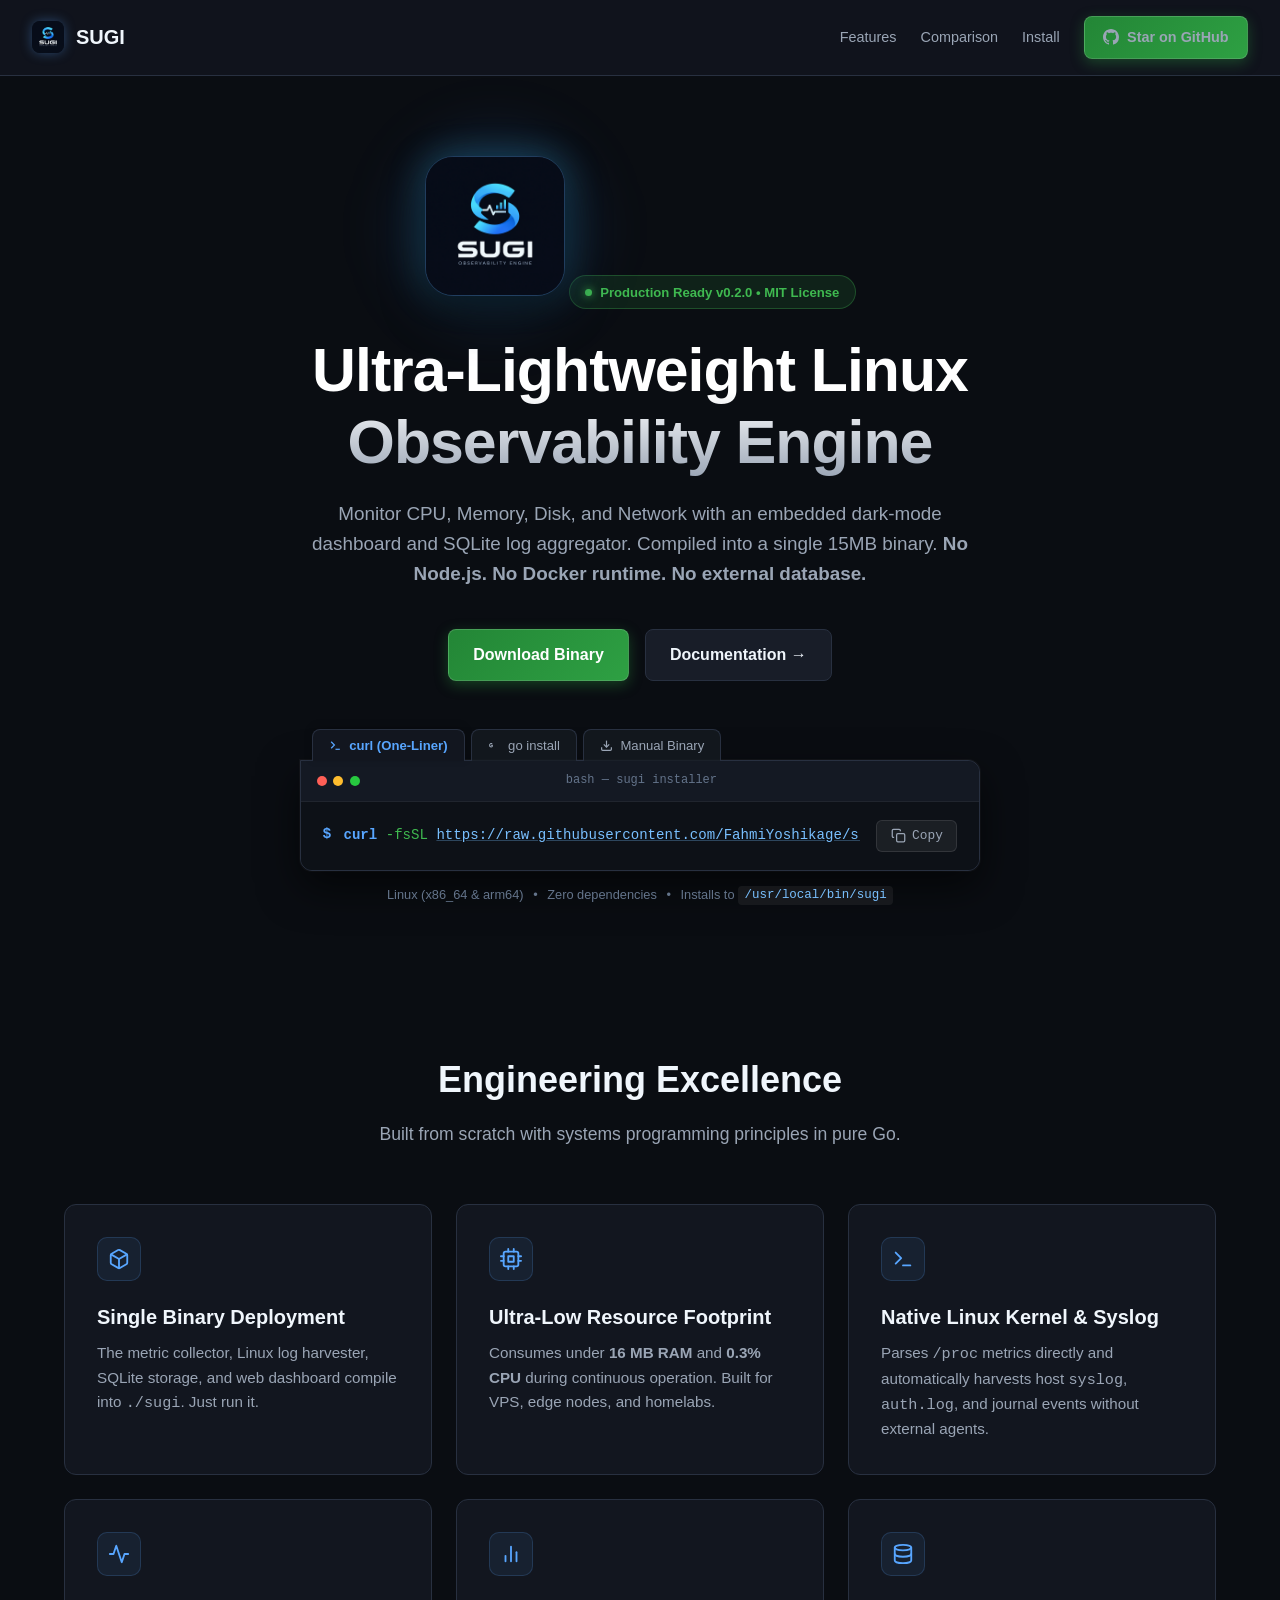
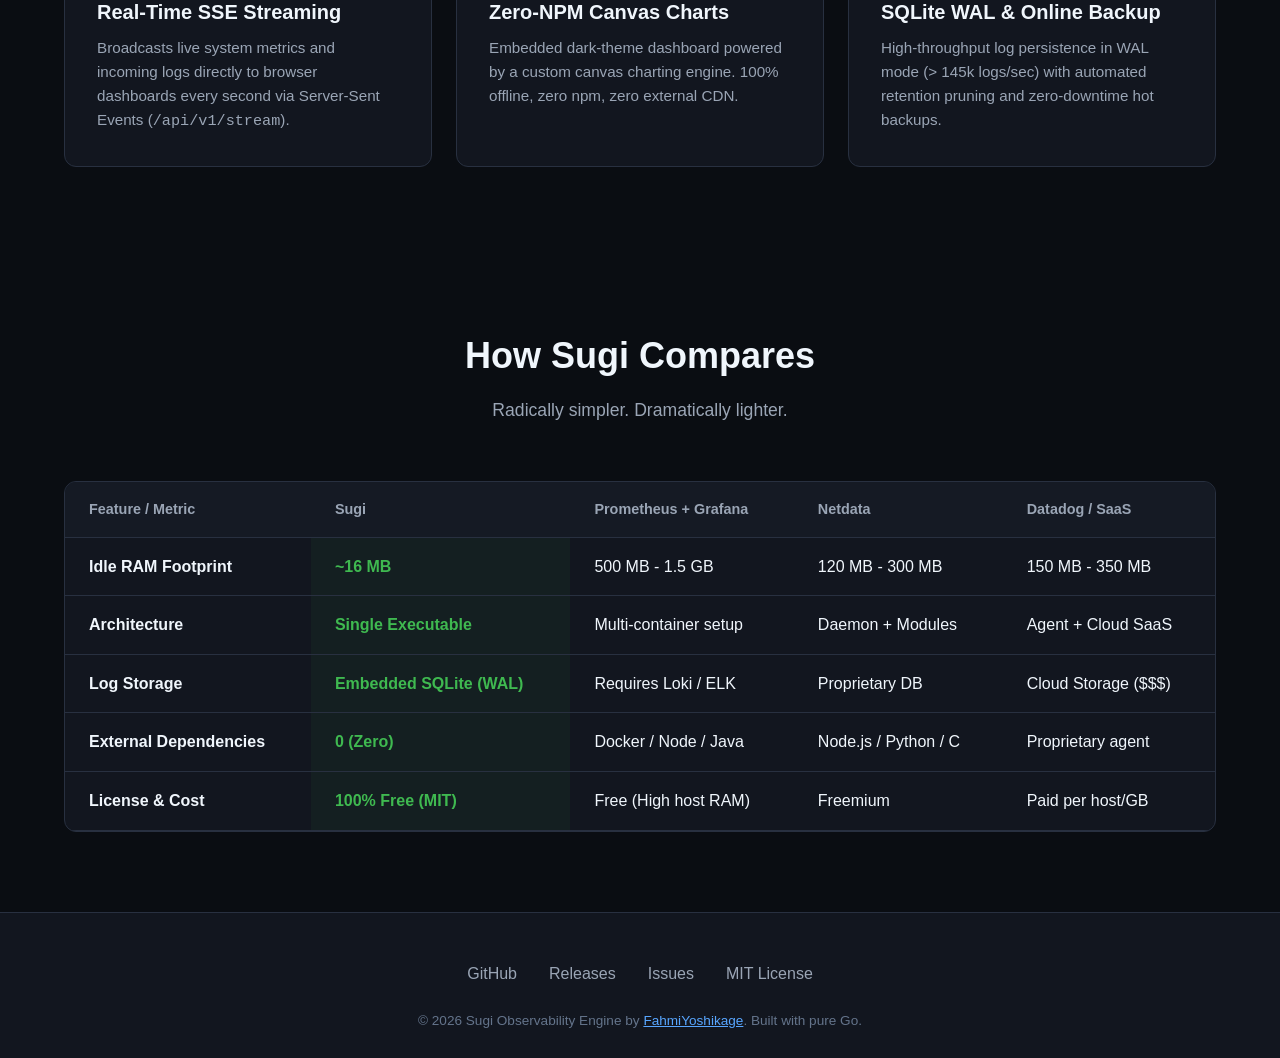
==== commit 29007e31: "chore(release): bump version to v0.2.0" ====
--- a/docs/index.html
+++ b/docs/index.html
@@ -77,7 +77,7 @@
 
       <div class="hero-pill">
         <span class="pulse-dot"></span>
-        <span>Production Ready v0.1.0 &bull; MIT License</span>
+        <span>Production Ready v0.2.0 &bull; MIT License</span>
       </div>
       <h1>Ultra-Lightweight Linux Observability Engine</h1>
       <p>
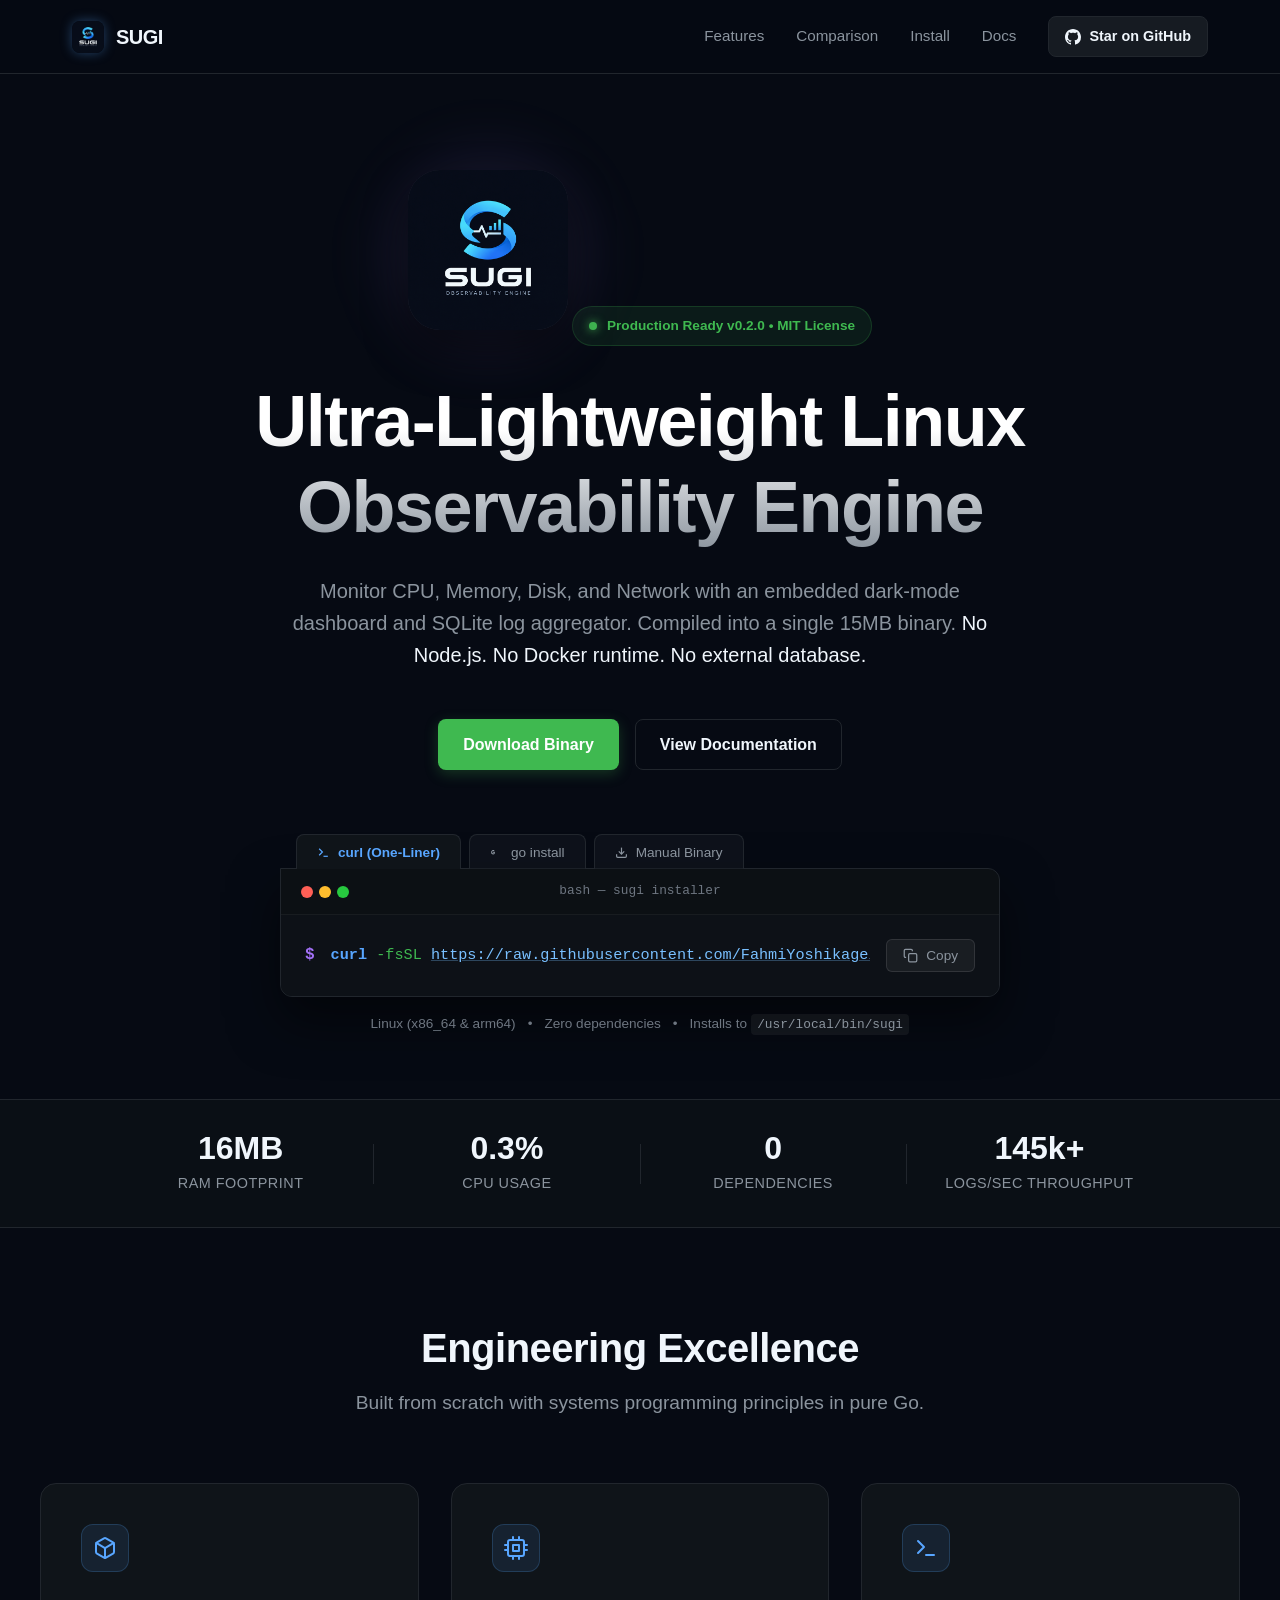
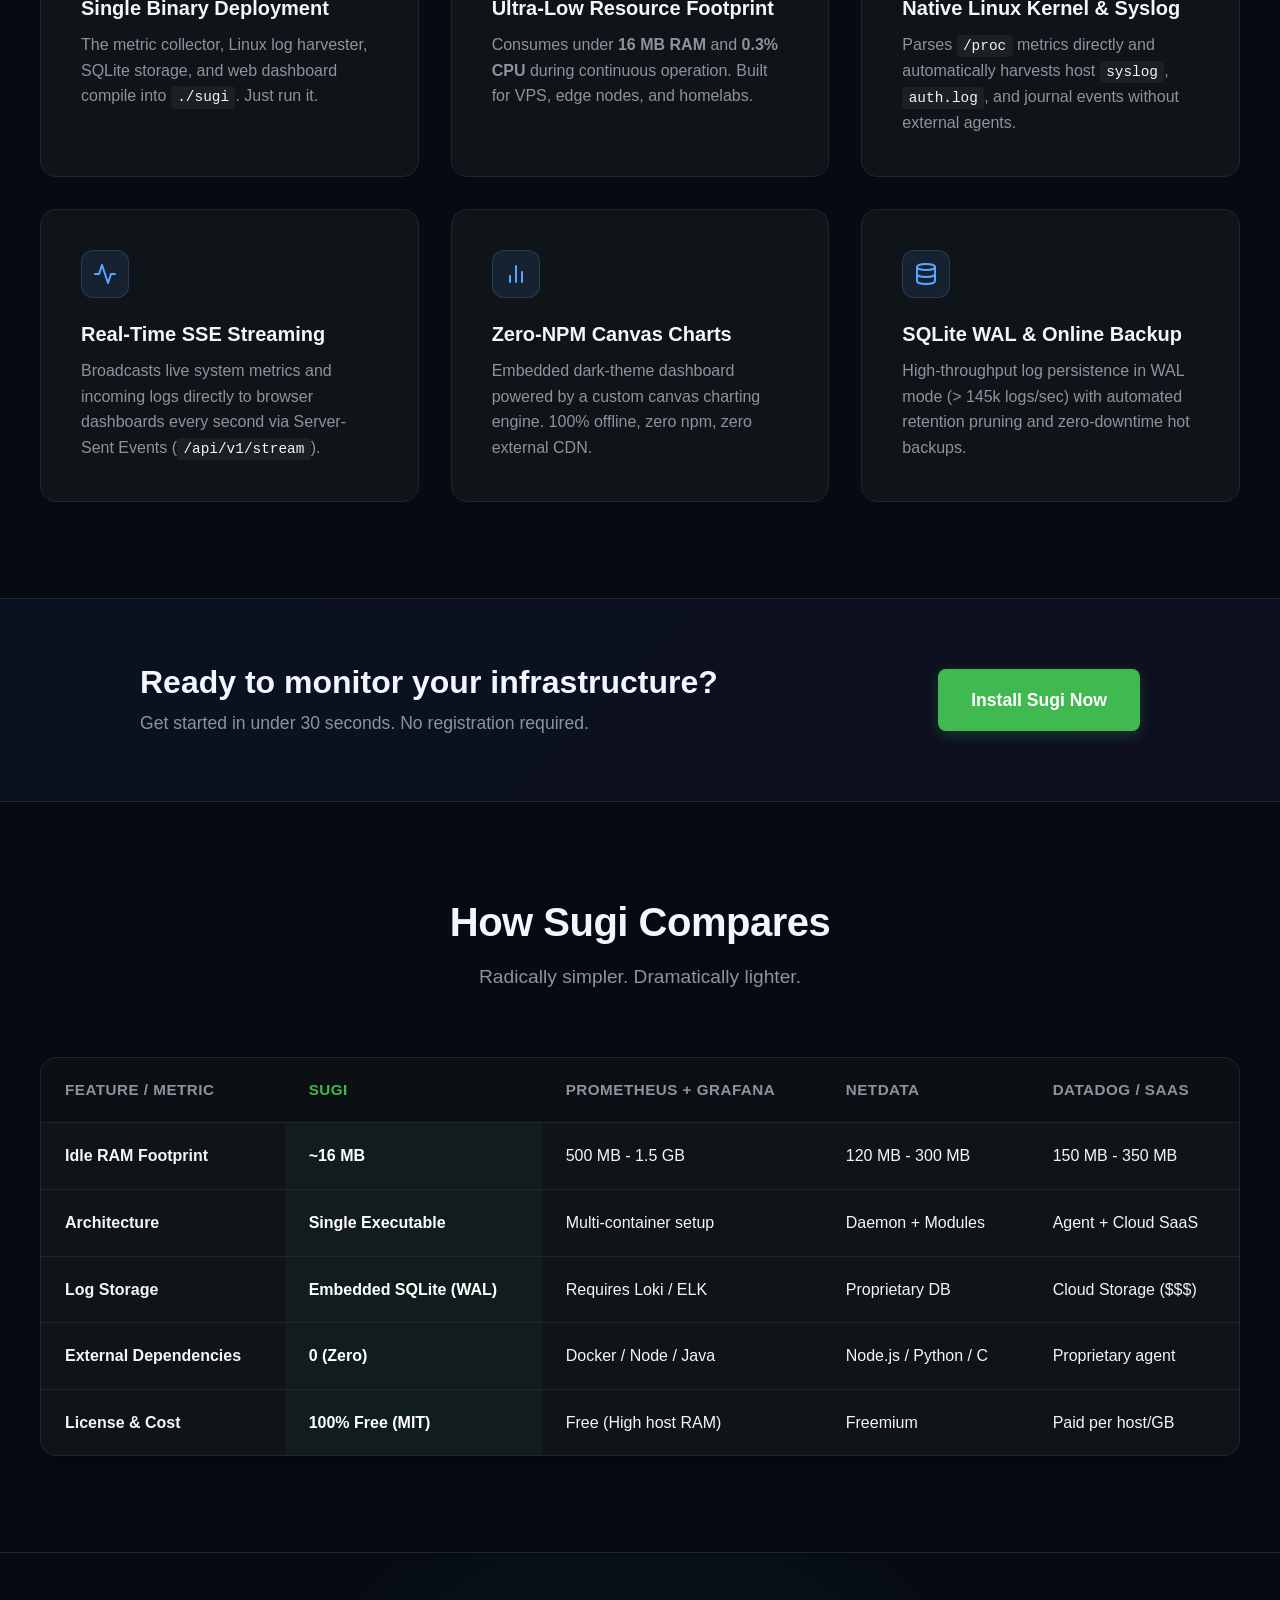
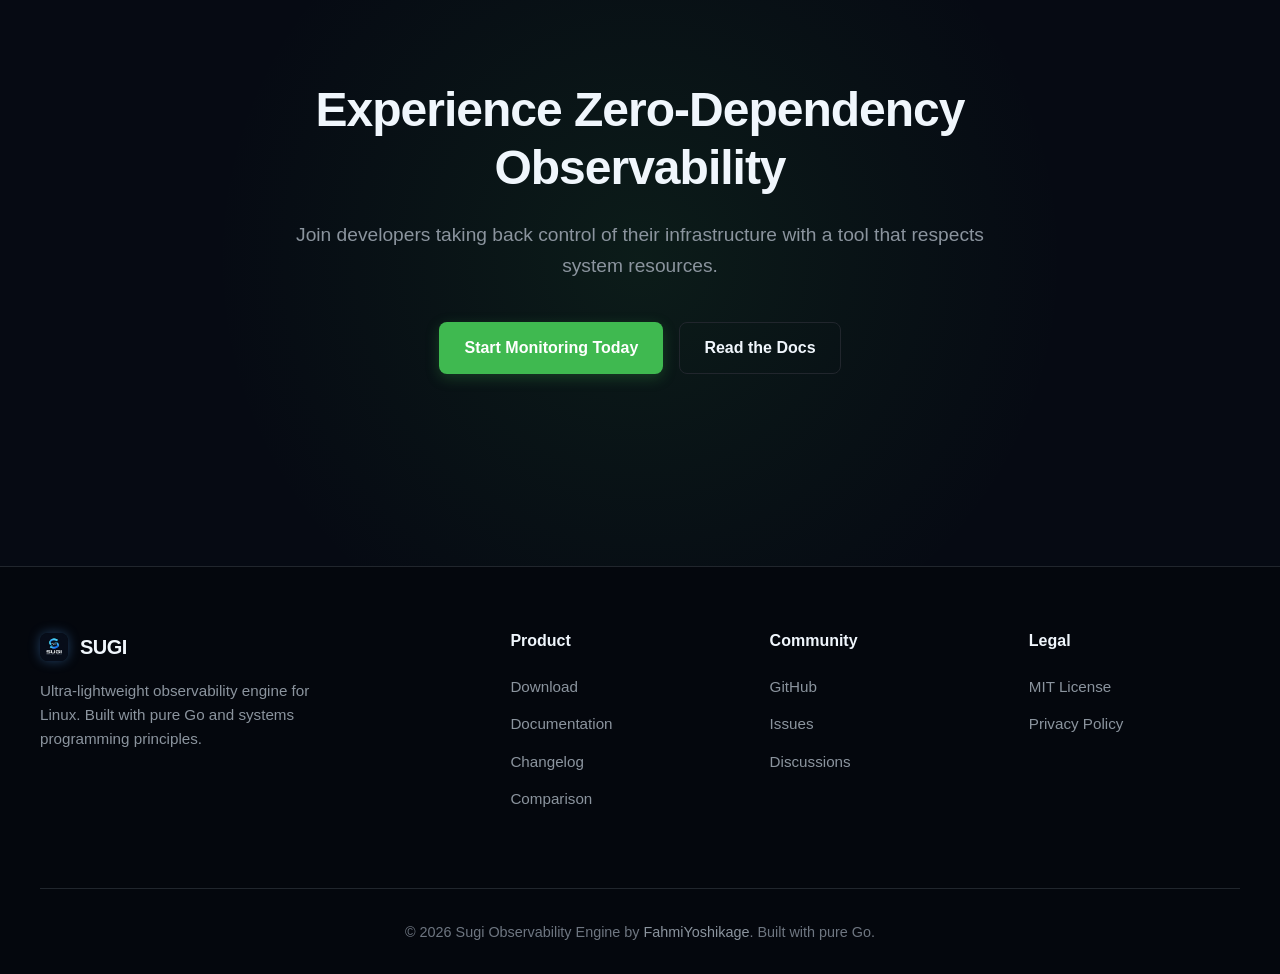
==== commit e00ebc4c: "feat(landing): redesign landing page with HugoBlox SaaS template design language - Glassmorphism sti" ====
--- a/docs/index.html
+++ b/docs/index.html
@@ -50,25 +50,28 @@
 
   <!-- Top Navigation -->
   <header class="nav">
-    <a href="#" class="nav-brand">
-      <img src="logo-sm.png" alt="Sugi Logo" class="brand-logo" width="32" height="32">
-      <span>SUGI</span>
-    </a>
-    <div class="nav-links">
-      <a href="#features">Features</a>
-      <a href="#compare">Comparison</a>
-      <a href="#install">Install</a>
-      <a href="https://github.com/FahmiYoshikage/sugi" target="_blank" rel="noopener" class="btn btn-primary">
-        <svg height="16" width="16" viewBox="0 0 16 16" fill="currentColor">
-          <path d="M8 0C3.58 0 0 3.58 0 8c0 3.54 2.29 6.53 5.47 7.59.4.07.55-.17.55-.38 0-.19-.01-.82-.01-1.49-2.01.37-2.53-.49-2.69-.94-.09-.23-.48-.94-.82-1.13-.28-.15-.68-.52-.01-.53.63-.01 1.08.58 1.23.82.72 1.21 1.87.87 2.33.66.07-.52.28-.87.51-1.07-1.78-.2-3.64-.89-3.64-3.95 0-.87.31-1.59.82-2.15-.08-.2-.36-1.02.08-2.12 0 0 .67-.21 2.2.82.64-.18 1.32-.27 2-.27.68 0 1.36.09 2 .27 1.53-1.04 2.2-.82 2.2-.82.44 1.1.16 1.92.08 2.12.51.56.82 1.27.82 2.15 0 3.07-1.87 3.75-3.65 3.95.29.25.54.73.54 1.48 0 1.07-.01 1.93-.01 2.2 0 .21.15.46.55.38A8.013 8.013 0 0016 8c0-4.42-3.58-8-8-8z"/>
-        </svg>
-        <span>Star on GitHub</span>
+    <div class="nav-container">
+      <a href="#" class="nav-brand">
+        <img src="logo-sm.png" alt="Sugi Logo" class="brand-logo" width="32" height="32">
+        <span>SUGI</span>
       </a>
+      <div class="nav-links">
+        <a href="#features">Features</a>
+        <a href="#compare">Comparison</a>
+        <a href="#install">Install</a>
+        <a href="https://github.com/FahmiYoshikage/sugi#readme" target="_blank" rel="noopener">Docs</a>
+        <a href="https://github.com/FahmiYoshikage/sugi" target="_blank" rel="noopener" class="btn btn-github">
+          <svg height="16" width="16" viewBox="0 0 16 16" fill="currentColor">
+            <path d="M8 0C3.58 0 0 3.58 0 8c0 3.54 2.29 6.53 5.47 7.59.4.07.55-.17.55-.38 0-.19-.01-.82-.01-1.49-2.01.37-2.53-.49-2.69-.94-.09-.23-.48-.94-.82-1.13-.28-.15-.68-.52-.01-.53.63-.01 1.08.58 1.23.82.72 1.21 1.87.87 2.33.66.07-.52.28-.87.51-1.07-1.78-.2-3.64-.89-3.64-3.95 0-.87.31-1.59.82-2.15-.08-.2-.36-1.02.08-2.12 0 0 .67-.21 2.2.82.64-.18 1.32-.27 2-.27.68 0 1.36.09 2 .27 1.53-1.04 2.2-.82 2.2-.82.44 1.1.16 1.92.08 2.12.51.56.82 1.27.82 2.15 0 3.07-1.87 3.75-3.65 3.95.29.25.54.73.54 1.48 0 1.07-.01 1.93-.01 2.2 0 .21.15.46.55.38A8.013 8.013 0 0016 8c0-4.42-3.58-8-8-8z"/>
+          </svg>
+          <span>Star on GitHub</span>
+        </a>
+      </div>
     </div>
   </header>
 
-  <!-- Hero Section -->
   <main>
+    <!-- Hero Section -->
     <section class="hero">
       <div class="hero-brand-badge">
         <div class="hero-logo-glow"></div>
@@ -79,15 +82,16 @@
         <span class="pulse-dot"></span>
         <span>Production Ready v0.2.0 &bull; MIT License</span>
       </div>
-      <h1>Ultra-Lightweight Linux Observability Engine</h1>
-      <p>
+      
+      <h1>Ultra-Lightweight Linux<br>Observability Engine</h1>
+      <p class="hero-subtitle">
         Monitor CPU, Memory, Disk, and Network with an embedded dark-mode dashboard and SQLite log aggregator.
         Compiled into a single 15MB binary. <strong>No Node.js. No Docker runtime. No external database.</strong>
       </p>
 
       <div class="hero-actions">
-        <a href="https://github.com/FahmiYoshikage/sugi/releases" class="btn btn-primary" style="padding:0.75rem 1.5rem;font-size:1rem;">Download Binary</a>
-        <a href="https://github.com/FahmiYoshikage/sugi#readme" class="btn" style="padding:0.75rem 1.5rem;font-size:1rem;">Documentation &rarr;</a>
+        <a href="https://github.com/FahmiYoshikage/sugi/releases" class="btn btn-primary">Download Binary</a>
+        <a href="https://github.com/FahmiYoshikage/sugi#readme" class="btn btn-outline">View Documentation</a>
       </div>
 
       <!-- Interactive Terminal Installer Box -->
@@ -140,135 +144,223 @@
       </div>
     </section>
 
+    <!-- Stats Bar -->
+    <div class="stats-bar">
+      <div class="stats-container">
+        <div class="stat-item">
+          <span class="stat-value">16MB</span>
+          <span class="stat-label">RAM Footprint</span>
+        </div>
+        <div class="stat-divider"></div>
+        <div class="stat-item">
+          <span class="stat-value">0.3%</span>
+          <span class="stat-label">CPU Usage</span>
+        </div>
+        <div class="stat-divider"></div>
+        <div class="stat-item">
+          <span class="stat-value">0</span>
+          <span class="stat-label">Dependencies</span>
+        </div>
+        <div class="stat-divider"></div>
+        <div class="stat-item">
+          <span class="stat-value">145k+</span>
+          <span class="stat-label">Logs/sec throughput</span>
+        </div>
+      </div>
+    </div>
+
     <!-- Key Features -->
     <section id="features" class="section">
-      <div class="section-title">
-        <h2>Engineering Excellence</h2>
-        <p>Built from scratch with systems programming principles in pure Go.</p>
-      </div>
-
-      <div class="grid-3">
-        <div class="feature-card">
-          <div class="feature-icon-svg">
-            <svg width="22" height="22" viewBox="0 0 24 24" fill="none" stroke="currentColor" stroke-width="2" stroke-linecap="round" stroke-linejoin="round"><path d="M21 16V8a2 2 0 0 0-1-1.73l-7-4a2 2 0 0 0-2 0l-7 4A2 2 0 0 0 3 8v8a2 2 0 0 0 1 1.73l7 4a2 2 0 0 0 2 0l7-4A2 2 0 0 0 21 16z"></path><polyline points="3.27 6.96 12 12.01 20.73 6.96"></polyline><line x1="12" y1="22.08" x2="12" y2="12"></line></svg>
-          </div>
-          <h3>Single Binary Deployment</h3>
-          <p>The metric collector, Linux log harvester, SQLite storage, and web dashboard compile into <code>./sugi</code>. Just run it.</p>
-        </div>
-
-        <div class="feature-card">
-          <div class="feature-icon-svg">
-            <svg width="22" height="22" viewBox="0 0 24 24" fill="none" stroke="currentColor" stroke-width="2" stroke-linecap="round" stroke-linejoin="round"><rect x="4" y="4" width="16" height="16" rx="2"/><rect x="9" y="9" width="6" height="6"/><line x1="9" y1="1" x2="9" y2="4"/><line x1="15" y1="1" x2="15" y2="4"/><line x1="9" y1="20" x2="9" y2="23"/><line x1="15" y1="20" x2="15" y2="23"/><line x1="20" y1="9" x2="23" y2="9"/><line x1="20" y1="14" x2="23" y2="14"/><line x1="1" y1="9" x2="4" y2="9"/><line x1="1" y1="14" x2="4" y2="14"/></svg>
-          </div>
-          <h3>Ultra-Low Resource Footprint</h3>
-          <p>Consumes under <strong>16 MB RAM</strong> and <strong>0.3% CPU</strong> during continuous operation. Built for VPS, edge nodes, and homelabs.</p>
-        </div>
-
-        <div class="feature-card">
-          <div class="feature-icon-svg">
-            <svg width="22" height="22" viewBox="0 0 24 24" fill="none" stroke="currentColor" stroke-width="2" stroke-linecap="round" stroke-linejoin="round"><polyline points="4 17 10 11 4 5"/><line x1="12" y1="19" x2="20" y2="19"/></svg>
-          </div>
-          <h3>Native Linux Kernel &amp; Syslog</h3>
-          <p>Parses <code>/proc</code> metrics directly and automatically harvests host <code>syslog</code>, <code>auth.log</code>, and journal events without external agents.</p>
-        </div>
-
-        <div class="feature-card">
-          <div class="feature-icon-svg">
-            <svg width="22" height="22" viewBox="0 0 24 24" fill="none" stroke="currentColor" stroke-width="2" stroke-linecap="round" stroke-linejoin="round"><polyline points="22 12 18 12 15 21 9 3 6 12 2 12"/></svg>
-          </div>
-          <h3>Real-Time SSE Streaming</h3>
-          <p>Broadcasts live system metrics and incoming logs directly to browser dashboards every second via Server-Sent Events (<code>/api/v1/stream</code>).</p>
-        </div>
-
-        <div class="feature-card">
-          <div class="feature-icon-svg">
-            <svg width="22" height="22" viewBox="0 0 24 24" fill="none" stroke="currentColor" stroke-width="2" stroke-linecap="round" stroke-linejoin="round"><line x1="18" y1="20" x2="18" y2="10"/><line x1="12" y1="20" x2="12" y2="4"/><line x1="6" y1="20" x2="6" y2="14"/></svg>
-          </div>
-          <h3>Zero-NPM Canvas Charts</h3>
-          <p>Embedded dark-theme dashboard powered by a custom canvas charting engine. 100% offline, zero npm, zero external CDN.</p>
-        </div>
-
-        <div class="feature-card">
-          <div class="feature-icon-svg">
-            <svg width="22" height="22" viewBox="0 0 24 24" fill="none" stroke="currentColor" stroke-width="2" stroke-linecap="round" stroke-linejoin="round"><ellipse cx="12" cy="5" rx="9" ry="3"/><path d="M21 12c0 1.66-4 3-9 3s-9-1.34-9-3"/><path d="M3 5v14c0 1.66 4 3 9 3s9-1.34 9-3V5"/></svg>
-          </div>
-          <h3>SQLite WAL &amp; Online Backup</h3>
-          <p>High-throughput log persistence in WAL mode (> 145k logs/sec) with automated retention pruning and zero-downtime hot backups.</p>
+      <div class="section-container">
+        <div class="section-header">
+          <h2>Engineering Excellence</h2>
+          <p>Built from scratch with systems programming principles in pure Go.</p>
+        </div>
+
+        <div class="feature-grid">
+          <div class="feature-card">
+            <div class="feature-icon">
+              <svg width="24" height="24" viewBox="0 0 24 24" fill="none" stroke="currentColor" stroke-width="2" stroke-linecap="round" stroke-linejoin="round"><path d="M21 16V8a2 2 0 0 0-1-1.73l-7-4a2 2 0 0 0-2 0l-7 4A2 2 0 0 0 3 8v8a2 2 0 0 0 1 1.73l7 4a2 2 0 0 0 2 0l7-4A2 2 0 0 0 21 16z"></path><polyline points="3.27 6.96 12 12.01 20.73 6.96"></polyline><line x1="12" y1="22.08" x2="12" y2="12"></line></svg>
+            </div>
+            <h3>Single Binary Deployment</h3>
+            <p>The metric collector, Linux log harvester, SQLite storage, and web dashboard compile into <code>./sugi</code>. Just run it.</p>
+          </div>
+
+          <div class="feature-card">
+            <div class="feature-icon">
+              <svg width="24" height="24" viewBox="0 0 24 24" fill="none" stroke="currentColor" stroke-width="2" stroke-linecap="round" stroke-linejoin="round"><rect x="4" y="4" width="16" height="16" rx="2"/><rect x="9" y="9" width="6" height="6"/><line x1="9" y1="1" x2="9" y2="4"/><line x1="15" y1="1" x2="15" y2="4"/><line x1="9" y1="20" x2="9" y2="23"/><line x1="15" y1="20" x2="15" y2="23"/><line x1="20" y1="9" x2="23" y2="9"/><line x1="20" y1="14" x2="23" y2="14"/><line x1="1" y1="9" x2="4" y2="9"/><line x1="1" y1="14" x2="4" y2="14"/></svg>
+            </div>
+            <h3>Ultra-Low Resource Footprint</h3>
+            <p>Consumes under <strong>16 MB RAM</strong> and <strong>0.3% CPU</strong> during continuous operation. Built for VPS, edge nodes, and homelabs.</p>
+          </div>
+
+          <div class="feature-card">
+            <div class="feature-icon">
+              <svg width="24" height="24" viewBox="0 0 24 24" fill="none" stroke="currentColor" stroke-width="2" stroke-linecap="round" stroke-linejoin="round"><polyline points="4 17 10 11 4 5"/><line x1="12" y1="19" x2="20" y2="19"/></svg>
+            </div>
+            <h3>Native Linux Kernel &amp; Syslog</h3>
+            <p>Parses <code>/proc</code> metrics directly and automatically harvests host <code>syslog</code>, <code>auth.log</code>, and journal events without external agents.</p>
+          </div>
+
+          <div class="feature-card">
+            <div class="feature-icon">
+              <svg width="24" height="24" viewBox="0 0 24 24" fill="none" stroke="currentColor" stroke-width="2" stroke-linecap="round" stroke-linejoin="round"><polyline points="22 12 18 12 15 21 9 3 6 12 2 12"/></svg>
+            </div>
+            <h3>Real-Time SSE Streaming</h3>
+            <p>Broadcasts live system metrics and incoming logs directly to browser dashboards every second via Server-Sent Events (<code>/api/v1/stream</code>).</p>
+          </div>
+
+          <div class="feature-card">
+            <div class="feature-icon">
+              <svg width="24" height="24" viewBox="0 0 24 24" fill="none" stroke="currentColor" stroke-width="2" stroke-linecap="round" stroke-linejoin="round"><line x1="18" y1="20" x2="18" y2="10"/><line x1="12" y1="20" x2="12" y2="4"/><line x1="6" y1="20" x2="6" y2="14"/></svg>
+            </div>
+            <h3>Zero-NPM Canvas Charts</h3>
+            <p>Embedded dark-theme dashboard powered by a custom canvas charting engine. 100% offline, zero npm, zero external CDN.</p>
+          </div>
+
+          <div class="feature-card">
+            <div class="feature-icon">
+              <svg width="24" height="24" viewBox="0 0 24 24" fill="none" stroke="currentColor" stroke-width="2" stroke-linecap="round" stroke-linejoin="round"><ellipse cx="12" cy="5" rx="9" ry="3"/><path d="M21 12c0 1.66-4 3-9 3s-9-1.34-9-3"/><path d="M3 5v14c0 1.66 4 3 9 3s9-1.34 9-3V5"/></svg>
+            </div>
+            <h3>SQLite WAL &amp; Online Backup</h3>
+            <p>High-throughput log persistence in WAL mode (> 145k logs/sec) with automated retention pruning and zero-downtime hot backups.</p>
+          </div>
+        </div>
+      </div>
+    </section>
+
+    <!-- Mid-Page CTA Banner -->
+    <section class="mid-cta">
+      <div class="mid-cta-container">
+        <div class="mid-cta-content">
+          <h2>Ready to monitor your infrastructure?</h2>
+          <p>Get started in under 30 seconds. No registration required.</p>
+        </div>
+        <div class="mid-cta-action">
+          <a href="#install" class="btn btn-primary btn-lg">Install Sugi Now</a>
         </div>
       </div>
     </section>
 
     <!-- Comparison Matrix -->
     <section id="compare" class="section">
-      <div class="section-title">
-        <h2>How Sugi Compares</h2>
-        <p>Radically simpler. Dramatically lighter.</p>
-      </div>
-
-      <div class="table-wrapper">
-        <table class="compare-table">
-          <thead>
-            <tr>
-              <th>Feature / Metric</th>
-              <th class="highlight-col">Sugi</th>
-              <th>Prometheus + Grafana</th>
-              <th>Netdata</th>
-              <th>Datadog / SaaS</th>
-            </tr>
-          </thead>
-          <tbody>
-            <tr>
-              <td><strong>Idle RAM Footprint</strong></td>
-              <td class="highlight-col"><strong>~16 MB</strong></td>
-              <td>500 MB - 1.5 GB</td>
-              <td>120 MB - 300 MB</td>
-              <td>150 MB - 350 MB</td>
-            </tr>
-            <tr>
-              <td><strong>Architecture</strong></td>
-              <td class="highlight-col">Single Executable</td>
-              <td>Multi-container setup</td>
-              <td>Daemon + Modules</td>
-              <td>Agent + Cloud SaaS</td>
-            </tr>
-            <tr>
-              <td><strong>Log Storage</strong></td>
-              <td class="highlight-col">Embedded SQLite (WAL)</td>
-              <td>Requires Loki / ELK</td>
-              <td>Proprietary DB</td>
-              <td>Cloud Storage ($$$)</td>
-            </tr>
-            <tr>
-              <td><strong>External Dependencies</strong></td>
-              <td class="highlight-col"><strong>0 (Zero)</strong></td>
-              <td>Docker / Node / Java</td>
-              <td>Node.js / Python / C</td>
-              <td>Proprietary agent</td>
-            </tr>
-            <tr>
-              <td><strong>License & Cost</strong></td>
-              <td class="highlight-col"><strong>100% Free (MIT)</strong></td>
-              <td>Free (High host RAM)</td>
-              <td>Freemium</td>
-              <td>Paid per host/GB</td>
-            </tr>
-          </tbody>
-        </table>
+      <div class="section-container">
+        <div class="section-header">
+          <h2>How Sugi Compares</h2>
+          <p>Radically simpler. Dramatically lighter.</p>
+        </div>
+
+        <div class="table-wrapper">
+          <table class="compare-table">
+            <thead>
+              <tr>
+                <th>Feature / Metric</th>
+                <th class="highlight-col">Sugi</th>
+                <th>Prometheus + Grafana</th>
+                <th>Netdata</th>
+                <th>Datadog / SaaS</th>
+              </tr>
+            </thead>
+            <tbody>
+              <tr>
+                <td><strong>Idle RAM Footprint</strong></td>
+                <td class="highlight-col"><strong>~16 MB</strong></td>
+                <td>500 MB - 1.5 GB</td>
+                <td>120 MB - 300 MB</td>
+                <td>150 MB - 350 MB</td>
+              </tr>
+              <tr>
+                <td><strong>Architecture</strong></td>
+                <td class="highlight-col">Single Executable</td>
+                <td>Multi-container setup</td>
+                <td>Daemon + Modules</td>
+                <td>Agent + Cloud SaaS</td>
+              </tr>
+              <tr>
+                <td><strong>Log Storage</strong></td>
+                <td class="highlight-col">Embedded SQLite (WAL)</td>
+                <td>Requires Loki / ELK</td>
+                <td>Proprietary DB</td>
+                <td>Cloud Storage ($$$)</td>
+              </tr>
+              <tr>
+                <td><strong>External Dependencies</strong></td>
+                <td class="highlight-col"><strong>0 (Zero)</strong></td>
+                <td>Docker / Node / Java</td>
+                <td>Node.js / Python / C</td>
+                <td>Proprietary agent</td>
+              </tr>
+              <tr>
+                <td><strong>License & Cost</strong></td>
+                <td class="highlight-col"><strong>100% Free (MIT)</strong></td>
+                <td>Free (High host RAM)</td>
+                <td>Freemium</td>
+                <td>Paid per host/GB</td>
+              </tr>
+            </tbody>
+          </table>
+        </div>
+      </div>
+    </section>
+
+    <!-- Final CTA Section -->
+    <section class="final-cta">
+      <div class="final-cta-bg"></div>
+      <div class="final-cta-content">
+        <h2>Experience Zero-Dependency Observability</h2>
+        <p>Join developers taking back control of their infrastructure with a tool that respects system resources.</p>
+        <div class="hero-actions">
+          <a href="#install" class="btn btn-primary">Start Monitoring Today</a>
+          <a href="https://github.com/FahmiYoshikage/sugi#readme" class="btn btn-outline">Read the Docs</a>
+        </div>
       </div>
     </section>
   </main>
 
-  <!-- Footer -->
-  <footer class="footer">
-    <div class="footer-links">
-      <a href="https://github.com/FahmiYoshikage/sugi" target="_blank" rel="noopener">GitHub</a>
-      <a href="https://github.com/FahmiYoshikage/sugi/releases" target="_blank" rel="noopener">Releases</a>
-      <a href="https://github.com/FahmiYoshikage/sugi/issues" target="_blank" rel="noopener">Issues</a>
-      <a href="https://github.com/FahmiYoshikage/sugi/blob/master/LICENSE" target="_blank" rel="noopener">MIT License</a>
+  <!-- Multi-column Footer -->
+  <footer class="site-footer">
+    <div class="footer-container">
+      <div class="footer-grid">
+        <div class="footer-col brand-col">
+          <a href="#" class="nav-brand">
+            <img src="logo-sm.png" alt="Sugi Logo" class="brand-logo" width="28" height="28">
+            <span>SUGI</span>
+          </a>
+          <p class="footer-desc">Ultra-lightweight observability engine for Linux. Built with pure Go and systems programming principles.</p>
+        </div>
+        
+        <div class="footer-col">
+          <h4>Product</h4>
+          <ul>
+            <li><a href="#install">Download</a></li>
+            <li><a href="https://github.com/FahmiYoshikage/sugi#readme" target="_blank" rel="noopener">Documentation</a></li>
+            <li><a href="https://github.com/FahmiYoshikage/sugi/releases" target="_blank" rel="noopener">Changelog</a></li>
+            <li><a href="#compare">Comparison</a></li>
+          </ul>
+        </div>
+        
+        <div class="footer-col">
+          <h4>Community</h4>
+          <ul>
+            <li><a href="https://github.com/FahmiYoshikage/sugi" target="_blank" rel="noopener">GitHub</a></li>
+            <li><a href="https://github.com/FahmiYoshikage/sugi/issues" target="_blank" rel="noopener">Issues</a></li>
+            <li><a href="https://github.com/FahmiYoshikage/sugi/discussions" target="_blank" rel="noopener">Discussions</a></li>
+          </ul>
+        </div>
+        
+        <div class="footer-col">
+          <h4>Legal</h4>
+          <ul>
+            <li><a href="https://github.com/FahmiYoshikage/sugi/blob/master/LICENSE" target="_blank" rel="noopener">MIT License</a></li>
+            <li><a href="#">Privacy Policy</a></li>
+          </ul>
+        </div>
+      </div>
+      
+      <div class="footer-bottom">
+        <p>&copy; 2026 Sugi Observability Engine by <a href="https://github.com/FahmiYoshikage" target="_blank" rel="noopener">FahmiYoshikage</a>. Built with pure Go.</p>
+      </div>
     </div>
-    <p class="footer-bottom">
-      &copy; 2026 Sugi Observability Engine by <a href="https://github.com/FahmiYoshikage" style="color:var(--accent-blue);">FahmiYoshikage</a>. Built with pure Go.
-    </p>
   </footer>
 
   <script src="script.js"></script>
--- a/docs/style.css
+++ b/docs/style.css
@@ -1,121 +1,173 @@
 :root {
-  --bg-page: #0a0d12;
-  --bg-surface: #12161f;
-  --bg-card: #181d28;
-  --border: #283040;
-  --border-glow: #388bfd44;
+  --bg-page: #060a13;
+  --bg-surface: #0f1419;
+  --bg-card: #161b22;
+  --border: #21262d;
   --text-primary: #f0f6fc;
-  --text-secondary: #9aa5b5;
-  --text-muted: #64748b;
+  --text-secondary: #8b949e;
+  --text-muted: #6e7681;
   --accent-green: #3fb950;
   --accent-blue: #58a6ff;
   --accent-purple: #a371f7;
-  --accent-yellow: #f1e05a;
-  --font-sans: -apple-system, BlinkMacSystemFont, "Segoe UI", Roboto, sans-serif;
-  --font-mono: ui-monospace, SFMono-Regular, "SF Mono", Menlo, monospace;
-}
-
-* { box-sizing: border-box; margin: 0; padding: 0; }
+  
+  --font-sans: Inter, -apple-system, BlinkMacSystemFont, 'Segoe UI', Roboto, sans-serif;
+  --font-mono: 'JetBrains Mono', ui-monospace, SFMono-Regular, 'SF Mono', Menlo, monospace;
+}
+
+* {
+  box-sizing: border-box;
+  margin: 0;
+  padding: 0;
+}
+
+html {
+  scroll-behavior: smooth;
+}
+
 body {
   background-color: var(--bg-page);
   color: var(--text-primary);
   font-family: var(--font-sans);
   line-height: 1.6;
   overflow-x: hidden;
-}
-
-/* Nav */
-.nav {
-  position: sticky;
-  top: 0;
-  background: rgba(18, 22, 31, 0.85);
-  backdrop-filter: blur(12px);
-  border-bottom: 1px solid var(--border);
-  padding: 1rem 2rem;
-  display: flex;
-  justify-content: space-between;
-  align-items: center;
-  z-index: 100;
-}
-
-.nav-brand {
-  display: flex;
-  align-items: center;
-  gap: 0.75rem;
-  text-decoration: none;
-  color: var(--text-primary);
+  -webkit-font-smoothing: antialiased;
+}
+
+/* Typography */
+h1, h2, h3, h4, h5, h6 {
   font-weight: 700;
-  font-size: 1.25rem;
-}
-
-.brand-logo {
-  border-radius: 8px;
-  box-shadow: 0 0 12px rgba(88, 166, 255, 0.35);
-}
-
-.nav-links {
-  display: flex;
-  gap: 1.5rem;
-  align-items: center;
-}
-
-.nav-links a {
-  color: var(--text-secondary);
-  text-decoration: none;
-  font-size: 0.9rem;
-  transition: color 0.2s;
-}
-
-.nav-links a:hover { color: var(--text-primary); }
-
+  line-height: 1.2;
+}
+
+code {
+  font-family: var(--font-mono);
+}
+
+/* Buttons */
 .btn {
   display: inline-flex;
   align-items: center;
+  justify-content: center;
   gap: 0.5rem;
-  padding: 0.55rem 1.15rem;
-  font-size: 0.9rem;
+  padding: 0.75rem 1.5rem;
+  font-size: 1rem;
   font-weight: 600;
   border-radius: 8px;
   text-decoration: none;
   cursor: pointer;
-  border: 1px solid var(--border);
+  transition: all 0.2s ease;
+  border: 1px solid transparent;
+}
+
+.btn-primary {
+  background-color: var(--accent-green);
+  color: #fff;
+  box-shadow: 0 4px 14px rgba(63, 185, 80, 0.25);
+}
+
+.btn-primary:hover {
+  background-color: #46c758;
+  transform: translateY(-2px);
+  box-shadow: 0 6px 20px rgba(63, 185, 80, 0.4);
+}
+
+.btn-outline {
+  background-color: transparent;
+  color: var(--text-primary);
+  border-color: var(--border);
+}
+
+.btn-outline:hover {
+  background-color: rgba(255, 255, 255, 0.05);
+  border-color: var(--text-secondary);
+}
+
+.btn-github {
   background-color: var(--bg-card);
-  color: var(--text-primary);
-  transition: all 0.2s ease;
-}
-
-.btn:hover {
-  background-color: #262e40;
-  border-color: #485670;
-  transform: translateY(-1px);
-}
-
-.btn-primary {
-  background: linear-gradient(135deg, #238636, #2ea043);
-  border-color: rgba(255, 255, 255, 0.15);
-  color: #fff;
-  box-shadow: 0 4px 14px rgba(46, 160, 67, 0.35);
-}
-
-.btn-primary:hover {
-  background: linear-gradient(135deg, #2ea043, #3fb950);
-  box-shadow: 0 6px 20px rgba(46, 160, 67, 0.5);
+  border-color: var(--border);
+  color: var(--text-primary);
+  padding: 0.5rem 1rem;
+  font-size: 0.9rem;
+}
+
+.btn-github:hover {
+  background-color: #1e252e;
+  border-color: var(--text-secondary);
+}
+
+.btn-lg {
+  padding: 1rem 2rem;
+  font-size: 1.1rem;
+}
+
+/* Navigation */
+.nav {
+  position: sticky;
+  top: 0;
+  background: rgba(6, 10, 19, 0.75);
+  backdrop-filter: blur(12px);
+  -webkit-backdrop-filter: blur(12px);
+  border-bottom: 1px solid var(--border);
+  z-index: 1000;
+}
+
+.nav-container {
+  max-width: 1200px;
+  margin: 0 auto;
+  padding: 1rem 2rem;
+  display: flex;
+  justify-content: space-between;
+  align-items: center;
+}
+
+.nav-brand {
+  display: flex;
+  align-items: center;
+  gap: 0.75rem;
+  text-decoration: none;
+  color: var(--text-primary);
+  font-weight: 700;
+  font-size: 1.25rem;
+  letter-spacing: -0.5px;
+}
+
+.brand-logo {
+  border-radius: 8px;
+  box-shadow: 0 0 12px rgba(88, 166, 255, 0.35);
+}
+
+.nav-links {
+  display: flex;
+  gap: 2rem;
+  align-items: center;
+  flex-wrap: wrap;
+}
+
+.nav-links a:not(.btn) {
+  color: var(--text-secondary);
+  text-decoration: none;
+  font-size: 0.95rem;
+  font-weight: 500;
+  transition: color 0.2s;
+}
+
+.nav-links a:not(.btn):hover {
+  color: var(--text-primary);
 }
 
 /* Hero Section */
 .hero {
-  padding: 5rem 1.5rem 4rem;
+  padding: 6rem 1.5rem 4rem;
   text-align: center;
   max-width: 960px;
   margin: 0 auto;
   position: relative;
 }
 
-/* Mascot Logo Badge in Hero */
 .hero-brand-badge {
   position: relative;
   display: inline-block;
-  margin-bottom: 2rem;
+  margin-bottom: 2.5rem;
 }
 
 .hero-logo-glow {
@@ -123,62 +175,75 @@
   top: 50%;
   left: 50%;
   transform: translate(-50%, -50%);
-  width: 220px;
-  height: 220px;
-  background: radial-gradient(circle, rgba(56, 189, 248, 0.3) 0%, rgba(59, 130, 246, 0.12) 50%, transparent 72%);
+  width: 260px;
+  height: 260px;
+  background: radial-gradient(circle, rgba(88, 166, 255, 0.25) 0%, rgba(163, 113, 247, 0.1) 40%, transparent 70%);
   border-radius: 50%;
-  filter: blur(28px);
+  filter: blur(24px);
+  z-index: 0;
   pointer-events: none;
-  z-index: 0;
 }
 
 .hero-mascot {
   position: relative;
-  width: 140px;
-  height: 140px;
-  border-radius: 28px;
-  box-shadow: 0 16px 40px rgba(0, 0, 0, 0.65), 0 0 35px rgba(56, 189, 248, 0.35);
-  border: 1px solid rgba(88, 166, 255, 0.25);
-  transition: transform 0.3s cubic-bezier(0.34, 1.56, 0.64, 1), box-shadow 0.3s ease;
+  width: 160px;
+  height: 160px;
+  border-radius: 32px;
+  box-shadow: 0 20px 40px rgba(0, 0, 0, 0.5), 0 0 0 1px rgba(255, 255, 255, 0.1) inset;
   z-index: 1;
-}
-
-.hero-mascot:hover {
-  transform: translateY(-5px) scale(1.04);
-  box-shadow: 0 20px 50px rgba(0, 0, 0, 0.75), 0 0 45px rgba(56, 189, 248, 0.5);
 }
 
 .hero-pill {
   display: inline-flex;
   align-items: center;
-  gap: 0.5rem;
-  padding: 0.35rem 0.95rem;
+  gap: 0.6rem;
+  padding: 0.5rem 1rem;
   border-radius: 999px;
-  background: rgba(63, 185, 80, 0.12);
-  border: 1px solid rgba(63, 185, 80, 0.3);
+  background: rgba(63, 185, 80, 0.1);
+  border: 1px solid rgba(63, 185, 80, 0.2);
   color: var(--accent-green);
-  font-size: 0.82rem;
+  font-size: 0.85rem;
   font-weight: 600;
+  margin-bottom: 2rem;
+}
+
+.pulse-dot {
+  width: 8px;
+  height: 8px;
+  border-radius: 50%;
+  background-color: var(--accent-green);
+  box-shadow: 0 0 10px var(--accent-green);
+  animation: pulse 2s infinite;
+}
+
+@keyframes pulse {
+  0% { transform: scale(0.95); box-shadow: 0 0 0 0 rgba(63, 185, 80, 0.7); }
+  70% { transform: scale(1); box-shadow: 0 0 0 6px rgba(63, 185, 80, 0); }
+  100% { transform: scale(0.95); box-shadow: 0 0 0 0 rgba(63, 185, 80, 0); }
+}
+
+.hero h1 {
+  font-size: clamp(2.5rem, 6vw, 4.5rem);
+  font-weight: 800;
+  letter-spacing: -1.5px;
   margin-bottom: 1.5rem;
-}
-
-.hero h1 {
-  font-size: clamp(2.3rem, 5vw, 3.8rem);
-  font-weight: 800;
-  line-height: 1.18;
-  letter-spacing: -1px;
-  margin-bottom: 1.25rem;
-  background: linear-gradient(180deg, #ffffff 40%, #9aa5b5 100%);
+  background: linear-gradient(180deg, #ffffff 30%, #8b949e 100%);
   -webkit-background-clip: text;
   -webkit-text-fill-color: transparent;
-}
-
-.hero p {
-  font-size: 1.18rem;
-  color: var(--text-secondary);
-  max-width: 680px;
-  margin: 0 auto 2.5rem;
+  background-clip: text;
+}
+
+.hero-subtitle {
+  font-size: 1.25rem;
+  color: var(--text-secondary);
+  max-width: 720px;
+  margin: 0 auto 3rem;
   line-height: 1.6;
+}
+
+.hero-subtitle strong {
+  color: var(--text-primary);
+  font-weight: 500;
 }
 
 .hero-actions {
@@ -186,52 +251,51 @@
   justify-content: center;
   gap: 1rem;
   flex-wrap: wrap;
-  margin-bottom: 3rem;
-}
-
-/* Interactive Terminal Installer Box */
+  margin-bottom: 4rem;
+}
+
+/* Terminal Container */
 .terminal-container {
-  max-width: 680px;
+  max-width: 720px;
   margin: 0 auto;
 }
 
 .terminal-tabs {
   display: flex;
-  gap: 0.4rem;
-  margin-bottom: -1px;
-  padding-left: 0.75rem;
+  gap: 0.5rem;
+  padding-left: 1rem;
   position: relative;
   z-index: 2;
+  margin-bottom: -1px;
 }
 
 .t-tab {
-  background: rgba(22, 27, 34, 0.75);
+  background: rgba(22, 27, 34, 0.5);
   color: var(--text-secondary);
   border: 1px solid var(--border);
   border-bottom: none;
   border-radius: 8px 8px 0 0;
-  padding: 0.5rem 1rem;
-  font-size: 0.82rem;
+  padding: 0.6rem 1.25rem;
+  font-size: 0.85rem;
   font-weight: 500;
   cursor: pointer;
   display: inline-flex;
   align-items: center;
-  gap: 0.45rem;
+  gap: 0.5rem;
+  font-family: inherit;
   transition: all 0.2s ease;
-  font-family: inherit;
 }
 
 .t-tab:hover {
   color: var(--text-primary);
-  background: var(--bg-surface);
+  background: var(--bg-card);
 }
 
 .t-tab.active {
   background: var(--bg-surface);
-  color: #58a6ff;
+  color: var(--accent-blue);
   border-color: var(--border);
   font-weight: 600;
-  box-shadow: 0 -2px 8px rgba(0, 0, 0, 0.2);
 }
 
 .terminal-box {
@@ -239,13 +303,13 @@
   border: 1px solid var(--border);
   border-radius: 0 12px 12px 12px;
   overflow: hidden;
-  box-shadow: 0 16px 40px rgba(0, 0, 0, 0.6), 0 0 0 1px rgba(255, 255, 255, 0.04);
+  box-shadow: 0 24px 50px rgba(0, 0, 0, 0.5);
   text-align: left;
 }
 
 .terminal-header {
-  background: #141923;
-  padding: 0.65rem 1rem;
+  background: rgba(0, 0, 0, 0.2);
+  padding: 0.75rem 1.25rem;
   display: flex;
   align-items: center;
   justify-content: space-between;
@@ -254,254 +318,457 @@
 
 .terminal-dots {
   display: flex;
-  align-items: center;
-  gap: 0.4rem;
-}
-
-.t-dot { width: 10px; height: 10px; border-radius: 50%; }
+  gap: 6px;
+}
+
+.t-dot { width: 12px; height: 12px; border-radius: 50%; }
 .t-red { background: #ff5f56; }
 .t-yellow { background: #ffbd2e; }
 .t-green { background: #27c93f; }
 
 .terminal-title {
   font-family: var(--font-mono);
-  font-size: 0.75rem;
+  font-size: 0.8rem;
   color: var(--text-muted);
 }
 
-.terminal-spacer {
-  width: 40px;
-}
+.terminal-spacer { width: 48px; }
 
 .terminal-body {
-  padding: 1.15rem 1.35rem;
+  padding: 1.5rem;
   display: flex;
   justify-content: space-between;
   align-items: center;
   gap: 1rem;
-  font-family: var(--font-mono);
-  font-size: 0.92rem;
   background: #0d1117;
 }
 
 .terminal-cmd-wrapper {
   display: flex;
   align-items: center;
-  gap: 0.75rem;
+  gap: 1rem;
   overflow-x: auto;
   white-space: nowrap;
   scrollbar-width: thin;
-  padding-bottom: 2px;
 }
 
 .t-prompt {
-  color: #58a6ff;
+  color: var(--accent-purple);
   font-weight: 700;
   user-select: none;
+  font-family: var(--font-mono);
 }
 
 .terminal-cmd {
   color: #e6edf3;
   font-family: var(--font-mono);
-  font-size: 0.88rem;
+  font-size: 0.95rem;
 }
 
 /* Syntax Highlighting */
-.hl-bin { color: #58a6ff; font-weight: 600; }
-.hl-flag { color: #3fb950; }
+.hl-bin { color: var(--accent-blue); font-weight: 600; }
+.hl-flag { color: var(--accent-green); }
 .hl-url { color: #79c0ff; text-decoration: underline; text-decoration-color: rgba(121, 192, 255, 0.3); }
-.hl-op { color: #d2a8ff; font-weight: bold; }
+.hl-op { color: var(--accent-purple); font-weight: bold; }
 .hl-cmd { color: #ffa657; }
 .hl-param { color: #e6edf3; }
 
 .copy-btn {
-  background: rgba(255, 255, 255, 0.06);
+  background: rgba(255, 255, 255, 0.05);
   border: 1px solid rgba(255, 255, 255, 0.1);
   color: var(--text-secondary);
   cursor: pointer;
-  padding: 0.45rem 0.85rem;
+  padding: 0.5rem 1rem;
   border-radius: 6px;
   display: inline-flex;
   align-items: center;
-  gap: 0.4rem;
-  font-size: 0.8rem;
+  gap: 0.5rem;
+  font-size: 0.85rem;
   font-weight: 500;
-  font-family: inherit;
   transition: all 0.2s ease;
   flex-shrink: 0;
 }
 
 .copy-btn:hover {
-  background: rgba(255, 255, 255, 0.12);
+  background: rgba(255, 255, 255, 0.1);
   color: #fff;
-  border-color: rgba(255, 255, 255, 0.2);
 }
 
 .copy-btn.copied {
   background: rgba(63, 185, 80, 0.15);
   border-color: rgba(63, 185, 80, 0.4);
-  color: #3fb950;
+  color: var(--accent-green);
 }
 
 .terminal-subtext {
   display: flex;
   align-items: center;
   justify-content: center;
-  gap: 0.6rem;
-  margin-top: 0.85rem;
-  font-size: 0.8rem;
+  gap: 0.75rem;
+  margin-top: 1rem;
+  font-size: 0.85rem;
   color: var(--text-muted);
   flex-wrap: wrap;
 }
 
 .terminal-subtext code {
-  background: rgba(255, 255, 255, 0.06);
-  padding: 0.15rem 0.4rem;
+  background: rgba(255, 255, 255, 0.05);
+  padding: 0.2rem 0.4rem;
   border-radius: 4px;
-  color: #79c0ff;
-  font-size: 0.78rem;
-}
-
-/* Features Grid */
+  color: var(--text-secondary);
+  font-size: 0.8rem;
+}
+
+/* Stats Bar */
+.stats-bar {
+  border-top: 1px solid var(--border);
+  border-bottom: 1px solid var(--border);
+  background: rgba(15, 20, 25, 0.5);
+  padding: 2rem 1.5rem;
+}
+
+.stats-container {
+  max-width: 1000px;
+  margin: 0 auto;
+  display: flex;
+  justify-content: space-between;
+  align-items: center;
+  flex-wrap: wrap;
+  gap: 2rem;
+}
+
+.stat-item {
+  display: flex;
+  flex-direction: column;
+  align-items: center;
+  gap: 0.5rem;
+  flex: 1;
+  min-width: 150px;
+}
+
+.stat-value {
+  font-size: 2rem;
+  font-weight: 800;
+  color: var(--text-primary);
+  line-height: 1;
+}
+
+.stat-label {
+  font-size: 0.9rem;
+  color: var(--text-secondary);
+  font-weight: 500;
+  text-transform: uppercase;
+  letter-spacing: 0.5px;
+}
+
+.stat-divider {
+  width: 1px;
+  height: 40px;
+  background: var(--border);
+}
+
+@media (max-width: 768px) {
+  .stat-divider { display: none; }
+  .stats-container { gap: 2rem 1rem; }
+  .stat-item { flex: 0 0 calc(50% - 1rem); }
+}
+
+/* Sections */
 .section {
-  padding: 5rem 1.5rem;
+  padding: 6rem 1.5rem;
+}
+
+.section-container {
   max-width: 1200px;
   margin: 0 auto;
 }
 
-.section-title {
+.section-header {
   text-align: center;
-  margin-bottom: 3.5rem;
-}
-
-.section-title h2 {
-  font-size: 2.25rem;
-  margin-bottom: 0.75rem;
-}
-
-.section-title p {
-  color: var(--text-secondary);
-  font-size: 1.1rem;
-}
-
-.grid-3 {
+  margin-bottom: 4rem;
+}
+
+.section-header h2 {
+  font-size: 2.5rem;
+  margin-bottom: 1rem;
+  letter-spacing: -0.5px;
+}
+
+.section-header p {
+  color: var(--text-secondary);
+  font-size: 1.2rem;
+  max-width: 600px;
+  margin: 0 auto;
+}
+
+/* Feature Grid */
+.feature-grid {
   display: grid;
   grid-template-columns: repeat(auto-fit, minmax(320px, 1fr));
-  gap: 1.5rem;
+  gap: 2rem;
 }
 
 .feature-card {
   background: var(--bg-surface);
   border: 1px solid var(--border);
-  padding: 2rem;
+  padding: 2.5rem;
+  border-radius: 16px;
+  transition: transform 0.3s ease, box-shadow 0.3s ease, border-color 0.3s ease;
+}
+
+.feature-card:hover {
+  transform: translateY(-5px);
+  box-shadow: 0 12px 30px rgba(0, 0, 0, 0.4);
+  border-color: rgba(88, 166, 255, 0.3);
+}
+
+.feature-icon {
+  width: 48px;
+  height: 48px;
   border-radius: 12px;
-  transition: all 0.2s;
-}
-
-.feature-card:hover {
-  border-color: var(--border-glow);
-  transform: translateY(-3px);
-}
-
-.pulse-dot {
-  width: 7px;
-  height: 7px;
-  border-radius: 50%;
-  background-color: var(--accent-green);
-  box-shadow: 0 0 8px var(--accent-green);
-  display: inline-block;
-  animation: pulse-dot-glow 2s infinite ease-in-out;
-}
-
-@keyframes pulse-dot-glow {
-  0%, 100% { opacity: 1; transform: scale(1); }
-  50% { opacity: 0.5; transform: scale(0.85); }
-}
-
-.feature-icon-svg {
-  width: 44px;
-  height: 44px;
-  border-radius: 10px;
+  background: rgba(88, 166, 255, 0.1);
+  border: 1px solid rgba(88, 166, 255, 0.2);
   display: flex;
   align-items: center;
   justify-content: center;
-  margin-bottom: 1.25rem;
-  background: rgba(88, 166, 255, 0.08);
-  border: 1px solid rgba(88, 166, 255, 0.18);
-  color: #58a6ff;
-  transition: all 0.2s ease;
-}
-
-.feature-card:hover .feature-icon-svg {
-  background: rgba(88, 166, 255, 0.16);
-  border-color: rgba(88, 166, 255, 0.4);
-  transform: translateY(-2px);
-  color: #79c0ff;
+  color: var(--accent-blue);
+  margin-bottom: 1.5rem;
+  transition: all 0.3s ease;
+}
+
+.feature-card:hover .feature-icon {
+  background: rgba(88, 166, 255, 0.2);
+  transform: scale(1.05);
 }
 
 .feature-card h3 {
   font-size: 1.25rem;
+  margin-bottom: 0.75rem;
+  color: var(--text-primary);
+}
+
+.feature-card p {
+  color: var(--text-secondary);
+  font-size: 1rem;
+  line-height: 1.6;
+}
+
+.feature-card code {
+  background: rgba(255, 255, 255, 0.05);
+  padding: 0.2rem 0.4rem;
+  border-radius: 4px;
+  color: var(--text-primary);
+  font-size: 0.9em;
+}
+
+/* Mid CTA Banner */
+.mid-cta {
+  padding: 4rem 1.5rem;
+  background: linear-gradient(135deg, rgba(88, 166, 255, 0.05) 0%, rgba(163, 113, 247, 0.05) 100%);
+  border-top: 1px solid var(--border);
+  border-bottom: 1px solid var(--border);
+}
+
+.mid-cta-container {
+  max-width: 1000px;
+  margin: 0 auto;
+  display: flex;
+  justify-content: space-between;
+  align-items: center;
+  gap: 2rem;
+  flex-wrap: wrap;
+}
+
+.mid-cta-content h2 {
+  font-size: 2rem;
   margin-bottom: 0.5rem;
 }
 
-.feature-card p {
-  color: var(--text-secondary);
-  font-size: 0.95rem;
+.mid-cta-content p {
+  color: var(--text-secondary);
+  font-size: 1.1rem;
+}
+
+@media (max-width: 768px) {
+  .mid-cta-container {
+    flex-direction: column;
+    text-align: center;
+  }
 }
 
 /* Comparison Table */
 .table-wrapper {
   background: var(--bg-surface);
   border: 1px solid var(--border);
-  border-radius: 12px;
+  border-radius: 16px;
   overflow-x: auto;
+  box-shadow: 0 10px 30px rgba(0, 0, 0, 0.2);
 }
 
 .compare-table {
   width: 100%;
   border-collapse: collapse;
   text-align: left;
+  min-width: 800px;
 }
 
 .compare-table th, .compare-table td {
-  padding: 1rem 1.5rem;
+  padding: 1.25rem 1.5rem;
   border-bottom: 1px solid var(--border);
 }
 
+.compare-table tbody tr:last-child td {
+  border-bottom: none;
+}
+
 .compare-table th {
-  background: #151a24;
-  font-size: 0.9rem;
-  color: var(--text-secondary);
+  background: rgba(0, 0, 0, 0.2);
+  font-size: 0.95rem;
+  color: var(--text-secondary);
+  font-weight: 600;
+  text-transform: uppercase;
+  letter-spacing: 0.5px;
+}
+
+.compare-table td {
+  font-size: 1rem;
+  color: var(--text-primary);
 }
 
 .highlight-col {
   background: rgba(63, 185, 80, 0.05);
   font-weight: 600;
+}
+
+th.highlight-col {
   color: var(--accent-green);
 }
 
+td.highlight-col {
+  color: #fff;
+}
+
+/* Final CTA */
+.final-cta {
+  position: relative;
+  padding: 8rem 1.5rem;
+  text-align: center;
+  overflow: hidden;
+  border-top: 1px solid var(--border);
+}
+
+.final-cta-bg {
+  position: absolute;
+  top: 0; left: 0; right: 0; bottom: 0;
+  background: radial-gradient(circle at center, rgba(63, 185, 80, 0.1) 0%, transparent 60%);
+  z-index: 0;
+}
+
+.final-cta-content {
+  position: relative;
+  z-index: 1;
+  max-width: 700px;
+  margin: 0 auto;
+}
+
+.final-cta h2 {
+  font-size: 3rem;
+  letter-spacing: -1px;
+  margin-bottom: 1.5rem;
+}
+
+.final-cta p {
+  font-size: 1.2rem;
+  color: var(--text-secondary);
+  margin-bottom: 2.5rem;
+  line-height: 1.6;
+}
+
 /* Footer */
-.footer {
+.site-footer {
   border-top: 1px solid var(--border);
-  background: var(--bg-surface);
-  padding: 3rem 1.5rem 2rem;
+  background: #04070d;
+  padding: 4rem 1.5rem 2rem;
+}
+
+.footer-container {
+  max-width: 1200px;
+  margin: 0 auto;
+}
+
+.footer-grid {
+  display: grid;
+  grid-template-columns: 2fr 1fr 1fr 1fr;
+  gap: 3rem;
+  margin-bottom: 4rem;
+}
+
+@media (max-width: 900px) {
+  .footer-grid {
+    grid-template-columns: 1fr 1fr;
+  }
+  .brand-col {
+    grid-column: 1 / -1;
+  }
+}
+
+@media (max-width: 500px) {
+  .footer-grid {
+    grid-template-columns: 1fr;
+  }
+}
+
+.brand-col .nav-brand {
+  margin-bottom: 1rem;
+  display: inline-flex;
+}
+
+.footer-desc {
+  color: var(--text-secondary);
+  font-size: 0.95rem;
+  line-height: 1.6;
+  max-width: 300px;
+}
+
+.footer-col h4 {
+  font-size: 1rem;
+  font-weight: 600;
+  margin-bottom: 1.5rem;
+  color: var(--text-primary);
+}
+
+.footer-col ul {
+  list-style: none;
+}
+
+.footer-col ul li {
+  margin-bottom: 0.75rem;
+}
+
+.footer-col ul a {
+  color: var(--text-secondary);
+  text-decoration: none;
+  font-size: 0.95rem;
+  transition: color 0.2s;
+}
+
+.footer-col ul a:hover {
+  color: var(--accent-blue);
+}
+
+.footer-bottom {
+  border-top: 1px solid var(--border);
+  padding-top: 2rem;
   text-align: center;
-}
-
-.footer-links {
-  display: flex;
-  justify-content: center;
-  gap: 2rem;
-  margin-bottom: 1.5rem;
-}
-
-.footer-links a {
+  color: var(--text-muted);
+  font-size: 0.9rem;
+}
+
+.footer-bottom a {
   color: var(--text-secondary);
   text-decoration: none;
 }
-.footer-links a:hover { color: #fff; }
-
-.footer-bottom {
-  color: var(--text-muted);
-  font-size: 0.85rem;
-}
+
+.footer-bottom a:hover {
+  color: var(--text-primary);
+}
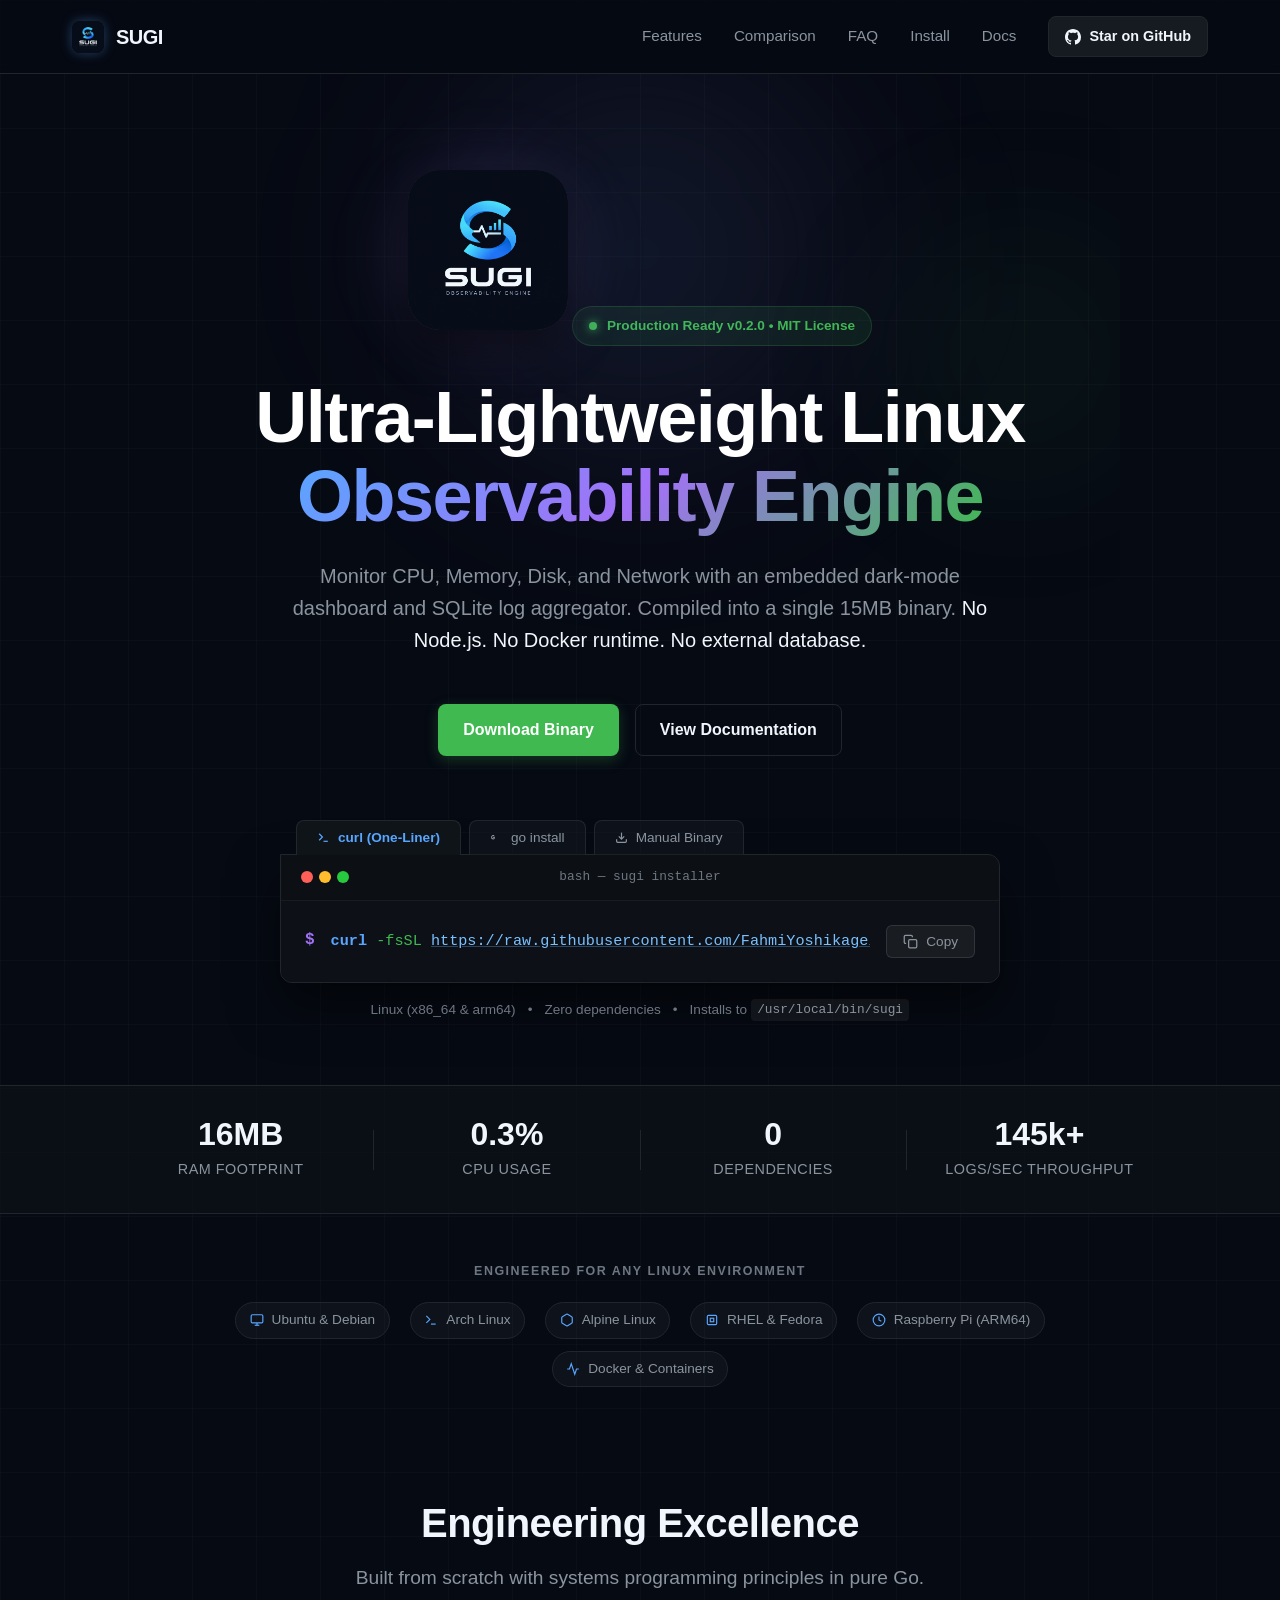
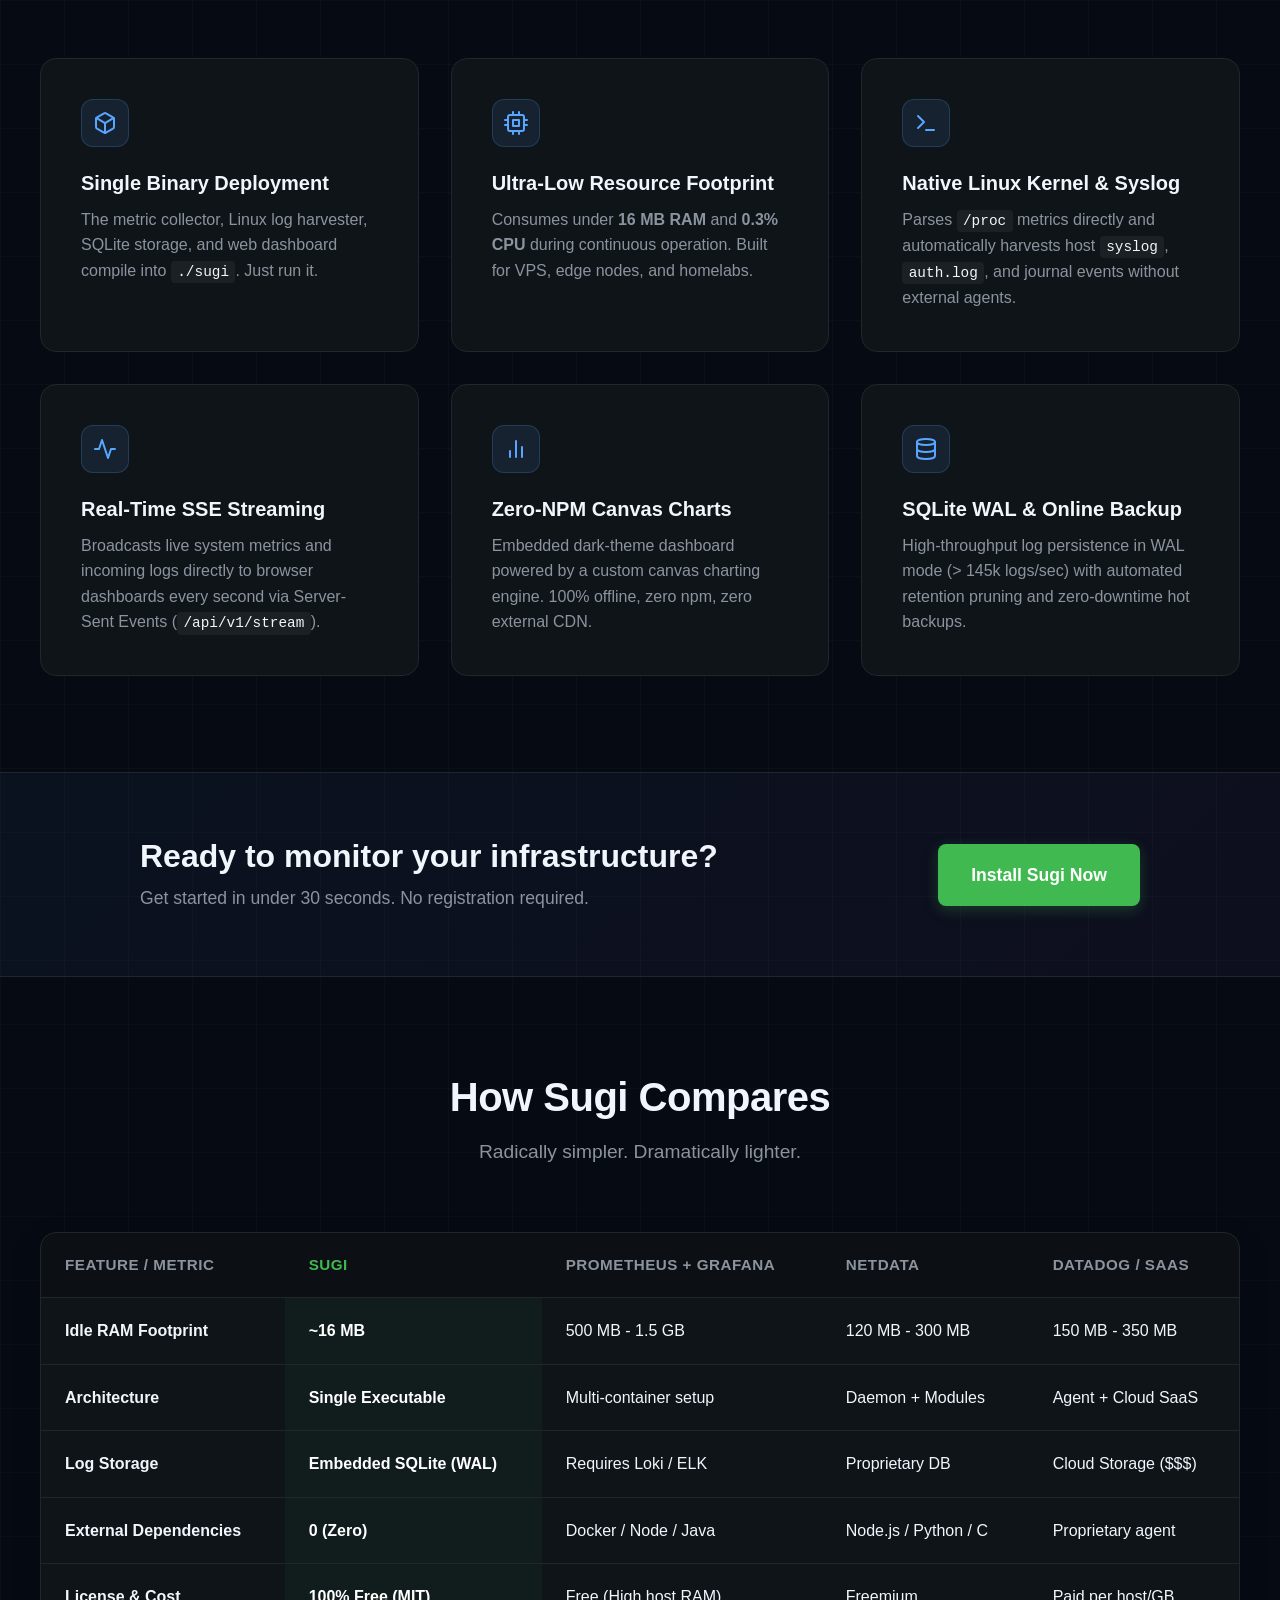
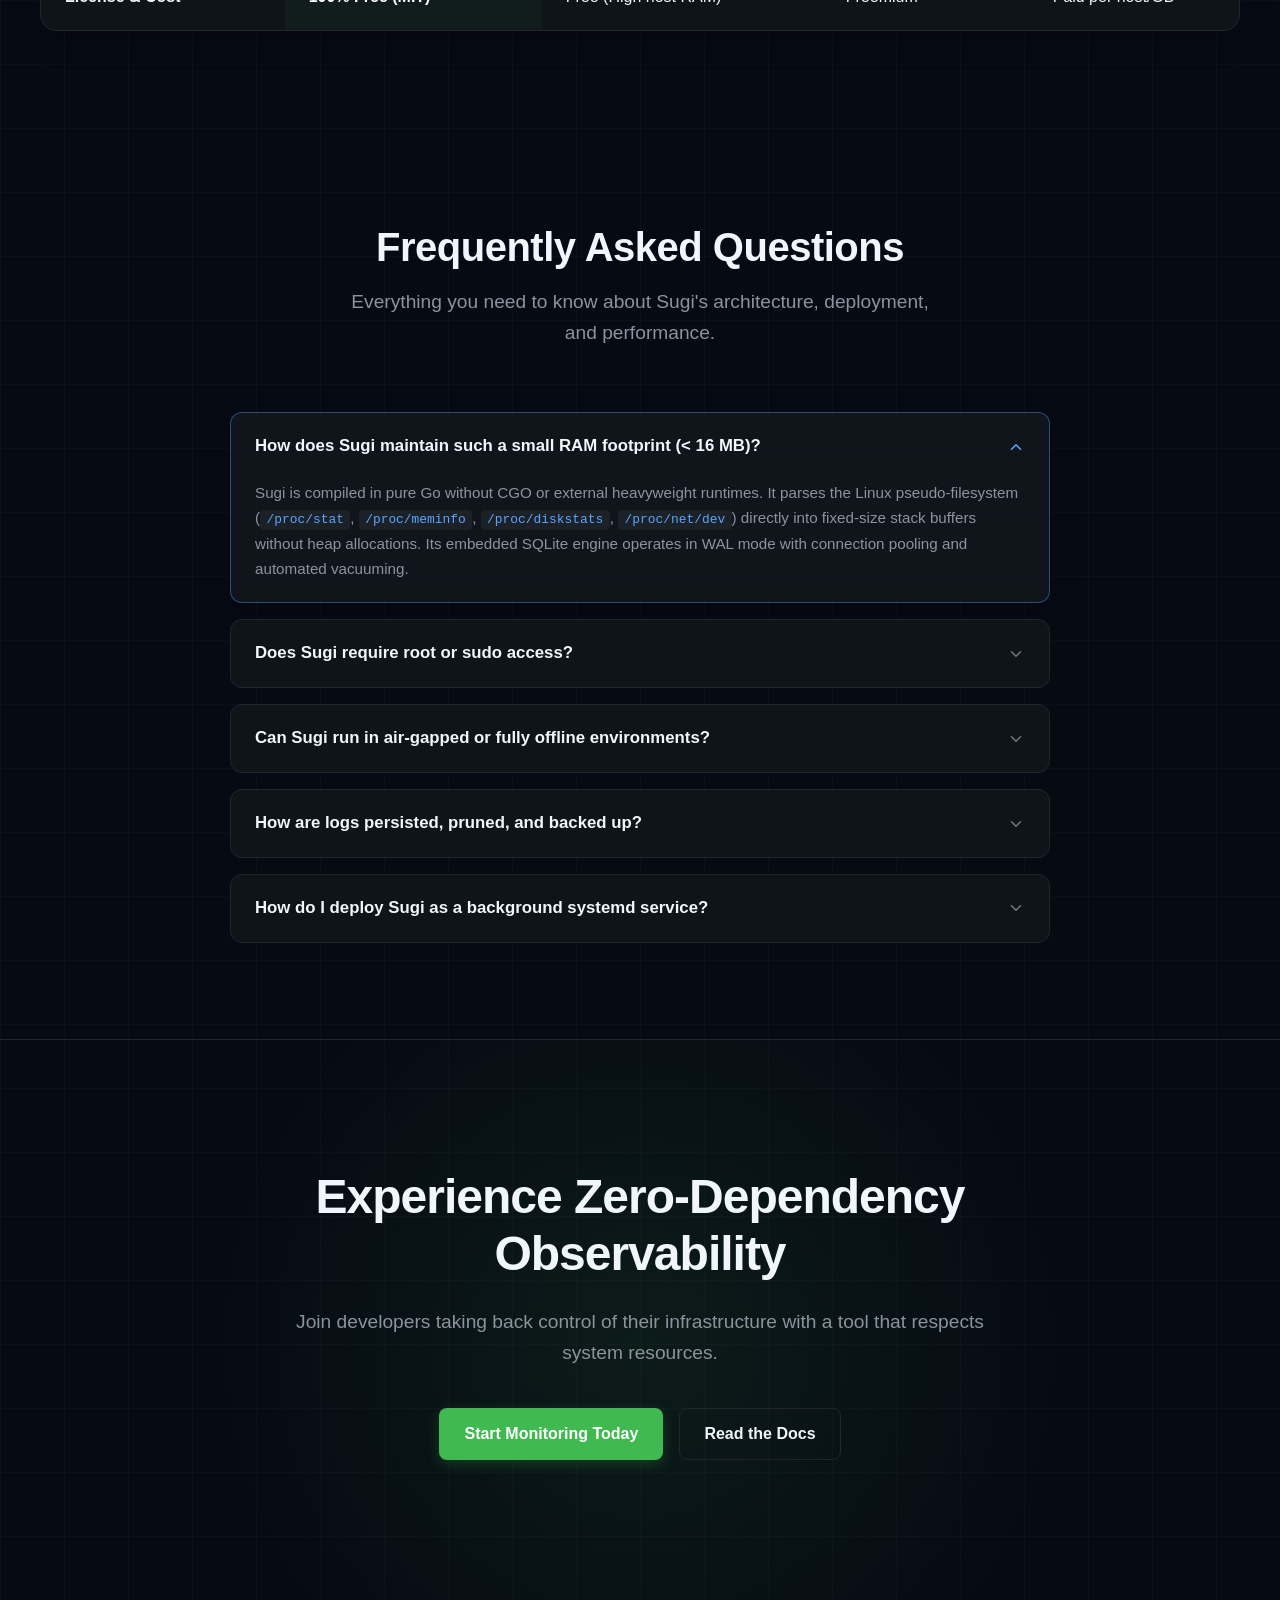
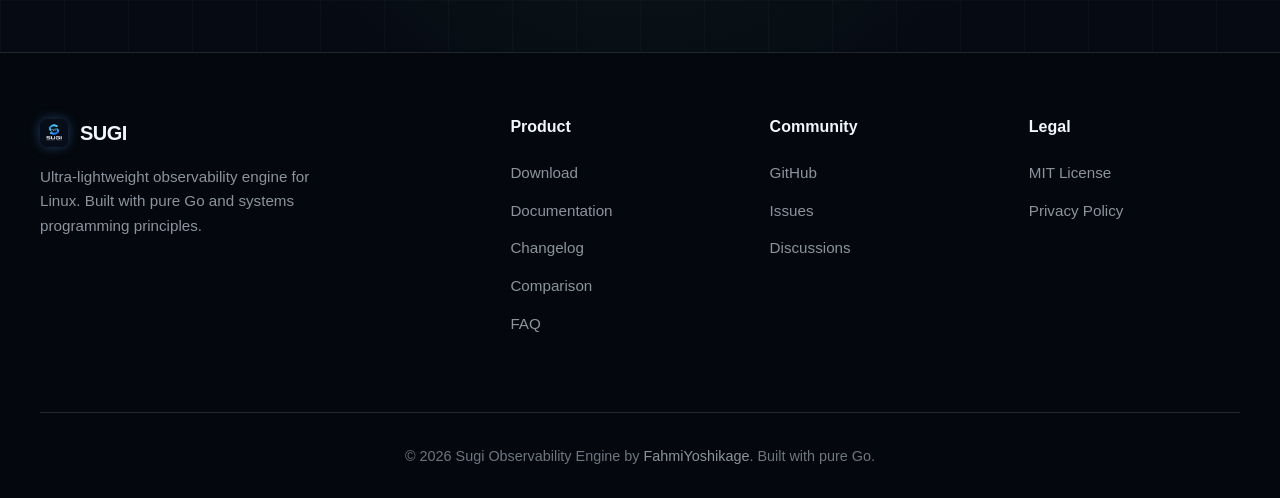
==== commit 1bed4d5d: "feat(docs): add Linux ecosystem compatibility badges and interactive FAQ accordion in HugoBlox style" ====
--- a/docs/index.html
+++ b/docs/index.html
@@ -39,6 +39,35 @@
         "@type": "Organization",
         "name": "Sugi Project",
         "url": "https://github.com/FahmiYoshikage/sugi"
+      },
+      {
+        "@type": "FAQPage",
+        "mainEntity": [
+          {
+            "@type": "Question",
+            "name": "How does Sugi maintain such a small RAM footprint (< 16 MB)?",
+            "acceptedAnswer": {
+              "@type": "Answer",
+              "text": "Sugi is compiled in pure Go without CGO or external heavyweight runtimes. It parses the Linux pseudo-filesystem directly into fixed-size stack buffers without heap allocations."
+            }
+          },
+          {
+            "@type": "Question",
+            "name": "Does Sugi require root or sudo access?",
+            "acceptedAnswer": {
+              "@type": "Answer",
+              "text": "No. Reading standard system metrics from /proc requires ordinary unprivileged user permissions."
+            }
+          },
+          {
+            "@type": "Question",
+            "name": "Can Sugi run in air-gapped or fully offline environments?",
+            "acceptedAnswer": {
+              "@type": "Answer",
+              "text": "Yes, 100%. Sugi has zero external network dependencies. The entire web UI, custom HTML5 Canvas charting engine, and SQLite database are embedded directly into the single binary."
+            }
+          }
+        ]
       }
     ]
   }
@@ -58,6 +87,7 @@
       <div class="nav-links">
         <a href="#features">Features</a>
         <a href="#compare">Comparison</a>
+        <a href="#faq">FAQ</a>
         <a href="#install">Install</a>
         <a href="https://github.com/FahmiYoshikage/sugi#readme" target="_blank" rel="noopener">Docs</a>
         <a href="https://github.com/FahmiYoshikage/sugi" target="_blank" rel="noopener" class="btn btn-github">
@@ -83,7 +113,7 @@
         <span>Production Ready v0.2.0 &bull; MIT License</span>
       </div>
       
-      <h1>Ultra-Lightweight Linux<br>Observability Engine</h1>
+      <h1>Ultra-Lightweight Linux<br><span class="hero-gradient-text">Observability Engine</span></h1>
       <p class="hero-subtitle">
         Monitor CPU, Memory, Disk, and Network with an embedded dark-mode dashboard and SQLite log aggregator.
         Compiled into a single 15MB binary. <strong>No Node.js. No Docker runtime. No external database.</strong>
@@ -169,6 +199,37 @@
       </div>
     </div>
 
+    <!-- Ecosystem Compatibility Strip -->
+    <section class="ecosystem-strip">
+      <div class="ecosystem-title">Engineered for Any Linux Environment</div>
+      <div class="ecosystem-badges">
+        <span class="eco-badge">
+          <svg width="14" height="14" viewBox="0 0 24 24" fill="none" stroke="currentColor" stroke-width="2"><rect x="2" y="3" width="20" height="14" rx="2" ry="2"></rect><line x1="8" y1="21" x2="16" y2="21"></line><line x1="12" y1="17" x2="12" y2="21"></line></svg>
+          Ubuntu &amp; Debian
+        </span>
+        <span class="eco-badge">
+          <svg width="14" height="14" viewBox="0 0 24 24" fill="none" stroke="currentColor" stroke-width="2"><polyline points="4 17 10 11 4 5"></polyline><line x1="12" y1="19" x2="20" y2="19"></line></svg>
+          Arch Linux
+        </span>
+        <span class="eco-badge">
+          <svg width="14" height="14" viewBox="0 0 24 24" fill="none" stroke="currentColor" stroke-width="2"><path d="M21 16V8a2 2 0 0 0-1-1.73l-7-4a2 2 0 0 0-2 0l-7 4A2 2 0 0 0 3 8v8a2 2 0 0 0 1 1.73l7 4a2 2 0 0 0 2 0l7-4A2 2 0 0 0 21 16z"></path></svg>
+          Alpine Linux
+        </span>
+        <span class="eco-badge">
+          <svg width="14" height="14" viewBox="0 0 24 24" fill="none" stroke="currentColor" stroke-width="2"><rect x="4" y="4" width="16" height="16" rx="2"></rect><rect x="9" y="9" width="6" height="6"></rect></svg>
+          RHEL &amp; Fedora
+        </span>
+        <span class="eco-badge">
+          <svg width="14" height="14" viewBox="0 0 24 24" fill="none" stroke="currentColor" stroke-width="2"><circle cx="12" cy="12" r="10"></circle><path d="M12 6v6l4 2"></path></svg>
+          Raspberry Pi (ARM64)
+        </span>
+        <span class="eco-badge">
+          <svg width="14" height="14" viewBox="0 0 24 24" fill="none" stroke="currentColor" stroke-width="2"><path d="M22 12h-4l-3 9L9 3l-3 9H2"></path></svg>
+          Docker &amp; Containers
+        </span>
+      </div>
+    </section>
+
     <!-- Key Features -->
     <section id="features" class="section">
       <div class="section-container">
@@ -299,6 +360,68 @@
               </tr>
             </tbody>
           </table>
+        </div>
+      </div>
+    </section>
+
+    <!-- Frequently Asked Questions (HugoBlox Style) -->
+    <section id="faq" class="section">
+      <div class="section-container">
+        <div class="section-header">
+          <h2>Frequently Asked Questions</h2>
+          <p>Everything you need to know about Sugi's architecture, deployment, and performance.</p>
+        </div>
+
+        <div class="faq-grid">
+          <details class="faq-item" open>
+            <summary class="faq-question">
+              <span>How does Sugi maintain such a small RAM footprint (&lt; 16 MB)?</span>
+              <svg class="faq-icon" width="20" height="20" viewBox="0 0 24 24" fill="none" stroke="currentColor" stroke-width="2" stroke-linecap="round" stroke-linejoin="round"><polyline points="6 9 12 15 18 9"></polyline></svg>
+            </summary>
+            <div class="faq-answer">
+              <p>Sugi is compiled in pure Go without CGO or external heavyweight runtimes. It parses the Linux pseudo-filesystem (<code>/proc/stat</code>, <code>/proc/meminfo</code>, <code>/proc/diskstats</code>, <code>/proc/net/dev</code>) directly into fixed-size stack buffers without heap allocations. Its embedded SQLite engine operates in WAL mode with connection pooling and automated vacuuming.</p>
+            </div>
+          </details>
+
+          <details class="faq-item">
+            <summary class="faq-question">
+              <span>Does Sugi require root or sudo access?</span>
+              <svg class="faq-icon" width="20" height="20" viewBox="0 0 24 24" fill="none" stroke="currentColor" stroke-width="2" stroke-linecap="round" stroke-linejoin="round"><polyline points="6 9 12 15 18 9"></polyline></svg>
+            </summary>
+            <div class="faq-answer">
+              <p>No. Reading standard system metrics from <code>/proc</code> requires ordinary unprivileged user permissions. For automated host syslog harvesting (<code>/var/log/syslog</code>, <code>/var/log/auth.log</code>), your user simply needs read access or membership in the standard Linux <code>adm</code> or <code>systemd-journal</code> group.</p>
+            </div>
+          </details>
+
+          <details class="faq-item">
+            <summary class="faq-question">
+              <span>Can Sugi run in air-gapped or fully offline environments?</span>
+              <svg class="faq-icon" width="20" height="20" viewBox="0 0 24 24" fill="none" stroke="currentColor" stroke-width="2" stroke-linecap="round" stroke-linejoin="round"><polyline points="6 9 12 15 18 9"></polyline></svg>
+            </summary>
+            <div class="faq-answer">
+              <p>Yes, 100%. Sugi has zero external network dependencies. The entire web UI, custom HTML5 Canvas charting engine, SQLite database, and metric aggregators are embedded directly into the single binary via <code>go:embed</code>. No CDN requests, no npm scripts, and no external telemetry calls are ever made.</p>
+            </div>
+          </details>
+
+          <details class="faq-item">
+            <summary class="faq-question">
+              <span>How are logs persisted, pruned, and backed up?</span>
+              <svg class="faq-icon" width="20" height="20" viewBox="0 0 24 24" fill="none" stroke="currentColor" stroke-width="2" stroke-linecap="round" stroke-linejoin="round"><polyline points="6 9 12 15 18 9"></polyline></svg>
+            </summary>
+            <div class="faq-answer">
+              <p>Logs are buffered through an async bounded queue and written in batch transactions to embedded SQLite with Write-Ahead Logging (WAL). A background worker automatically purges logs beyond your retention policy (configurable via <code>-retention 7d</code>). Live hot backups can be triggered anytime via <code>VACUUM INTO</code> without taking the server offline.</p>
+            </div>
+          </details>
+
+          <details class="faq-item">
+            <summary class="faq-question">
+              <span>How do I deploy Sugi as a background systemd service?</span>
+              <svg class="faq-icon" width="20" height="20" viewBox="0 0 24 24" fill="none" stroke="currentColor" stroke-width="2" stroke-linecap="round" stroke-linejoin="round"><polyline points="6 9 12 15 18 9"></polyline></svg>
+            </summary>
+            <div class="faq-answer">
+              <p>Our pre-compiled Debian packages (<code>.deb</code>) automatically register and enable a <code>sugi.service</code> systemd unit upon installation (<code>sudo apt install ./sugi_0.2.0_linux_amd64.deb</code>). Alternatively, a production-ready systemd unit template is documented in our README for manual setups.</p>
+            </div>
+          </details>
         </div>
       </div>
     </section>
@@ -336,6 +459,7 @@
             <li><a href="https://github.com/FahmiYoshikage/sugi#readme" target="_blank" rel="noopener">Documentation</a></li>
             <li><a href="https://github.com/FahmiYoshikage/sugi/releases" target="_blank" rel="noopener">Changelog</a></li>
             <li><a href="#compare">Comparison</a></li>
+            <li><a href="#faq">FAQ</a></li>
           </ul>
         </div>
         
--- a/docs/style.css
+++ b/docs/style.css
@@ -31,6 +31,10 @@
   line-height: 1.6;
   overflow-x: hidden;
   -webkit-font-smoothing: antialiased;
+  background-image:
+    linear-gradient(to right, rgba(255, 255, 255, 0.02) 1px, transparent 1px),
+    linear-gradient(to bottom, rgba(255, 255, 255, 0.02) 1px, transparent 1px);
+  background-size: 4rem 4rem;
 }
 
 /* Typography */
@@ -162,12 +166,44 @@
   max-width: 960px;
   margin: 0 auto;
   position: relative;
+  overflow: hidden;
+}
+
+/* HugoBlox-style ambient glow orbs */
+.hero::before {
+  content: '';
+  position: absolute;
+  top: -120px;
+  left: 50%;
+  transform: translateX(-50%);
+  width: 600px;
+  height: 600px;
+  background: radial-gradient(circle, rgba(88, 166, 255, 0.12) 0%, rgba(163, 113, 247, 0.06) 40%, transparent 70%);
+  border-radius: 50%;
+  filter: blur(80px);
+  pointer-events: none;
+  z-index: 0;
+}
+
+.hero::after {
+  content: '';
+  position: absolute;
+  top: 80px;
+  right: -100px;
+  width: 400px;
+  height: 400px;
+  background: radial-gradient(circle, rgba(63, 185, 80, 0.08) 0%, transparent 70%);
+  border-radius: 50%;
+  filter: blur(60px);
+  pointer-events: none;
+  z-index: 0;
 }
 
 .hero-brand-badge {
   position: relative;
   display: inline-block;
   margin-bottom: 2.5rem;
+  z-index: 1;
 }
 
 .hero-logo-glow {
@@ -227,7 +263,15 @@
   font-weight: 800;
   letter-spacing: -1.5px;
   margin-bottom: 1.5rem;
-  background: linear-gradient(180deg, #ffffff 30%, #8b949e 100%);
+  line-height: 1.1;
+  color: #ffffff;
+  -webkit-text-fill-color: #ffffff;
+  position: relative;
+  z-index: 1;
+}
+
+.hero-gradient-text {
+  background: linear-gradient(135deg, var(--accent-blue) 0%, var(--accent-purple) 50%, var(--accent-green) 100%);
   -webkit-background-clip: text;
   -webkit-text-fill-color: transparent;
   background-clip: text;
@@ -473,6 +517,56 @@
   .stat-item { flex: 0 0 calc(50% - 1rem); }
 }
 
+/* Ecosystem Compatibility Strip */
+.ecosystem-strip {
+  padding: 3rem 1.5rem 1rem;
+  text-align: center;
+}
+
+.ecosystem-title {
+  font-size: 0.78rem;
+  font-weight: 600;
+  letter-spacing: 1.5px;
+  text-transform: uppercase;
+  color: var(--text-muted);
+  margin-bottom: 1.25rem;
+}
+
+.ecosystem-badges {
+  display: flex;
+  justify-content: center;
+  align-items: center;
+  gap: 0.75rem 1.25rem;
+  flex-wrap: wrap;
+  max-width: 950px;
+  margin: 0 auto;
+}
+
+.eco-badge {
+  display: inline-flex;
+  align-items: center;
+  gap: 0.5rem;
+  color: var(--text-secondary);
+  font-size: 0.85rem;
+  font-weight: 500;
+  padding: 0.4rem 0.85rem;
+  background: rgba(255, 255, 255, 0.03);
+  border: 1px solid var(--border);
+  border-radius: 999px;
+  transition: all 0.2s ease;
+}
+
+.eco-badge svg {
+  color: var(--accent-blue);
+}
+
+.eco-badge:hover {
+  color: var(--text-primary);
+  border-color: rgba(88, 166, 255, 0.35);
+  background: rgba(88, 166, 255, 0.08);
+  transform: translateY(-1px);
+}
+
 /* Sections */
 .section {
   padding: 6rem 1.5rem;
@@ -648,6 +742,88 @@
   color: #fff;
 }
 
+/* Frequently Asked Questions */
+.faq-grid {
+  max-width: 820px;
+  margin: 0 auto;
+  display: flex;
+  flex-direction: column;
+  gap: 1rem;
+}
+
+.faq-item {
+  background: var(--bg-surface);
+  border: 1px solid var(--border);
+  border-radius: 12px;
+  overflow: hidden;
+  transition: all 0.25s ease;
+}
+
+.faq-item:hover {
+  border-color: rgba(88, 166, 255, 0.3);
+  background: rgba(22, 27, 34, 0.6);
+}
+
+.faq-item[open] {
+  border-color: rgba(88, 166, 255, 0.4);
+  background: rgba(22, 27, 34, 0.7);
+  box-shadow: 0 8px 24px rgba(0, 0, 0, 0.3);
+}
+
+.faq-question {
+  padding: 1.25rem 1.5rem;
+  font-size: 1.05rem;
+  font-weight: 600;
+  cursor: pointer;
+  list-style: none;
+  display: flex;
+  justify-content: space-between;
+  align-items: center;
+  user-select: none;
+  color: var(--text-primary);
+  transition: color 0.2s ease;
+}
+
+.faq-question::-webkit-details-marker {
+  display: none;
+}
+
+.faq-question:hover {
+  color: var(--accent-blue);
+}
+
+.faq-icon {
+  width: 18px;
+  height: 18px;
+  color: var(--text-muted);
+  transition: transform 0.25s ease, color 0.25s ease;
+  flex-shrink: 0;
+}
+
+.faq-item[open] .faq-icon {
+  transform: rotate(180deg);
+  color: var(--accent-blue);
+}
+
+.faq-answer {
+  padding: 0 1.5rem 1.35rem;
+  color: var(--text-secondary);
+  font-size: 0.95rem;
+  line-height: 1.65;
+}
+
+.faq-answer p {
+  margin: 0;
+}
+
+.faq-answer code {
+  background: rgba(255, 255, 255, 0.05);
+  padding: 0.15rem 0.4rem;
+  border-radius: 4px;
+  color: var(--accent-blue);
+  font-size: 0.85em;
+}
+
 /* Final CTA */
 .final-cta {
   position: relative;
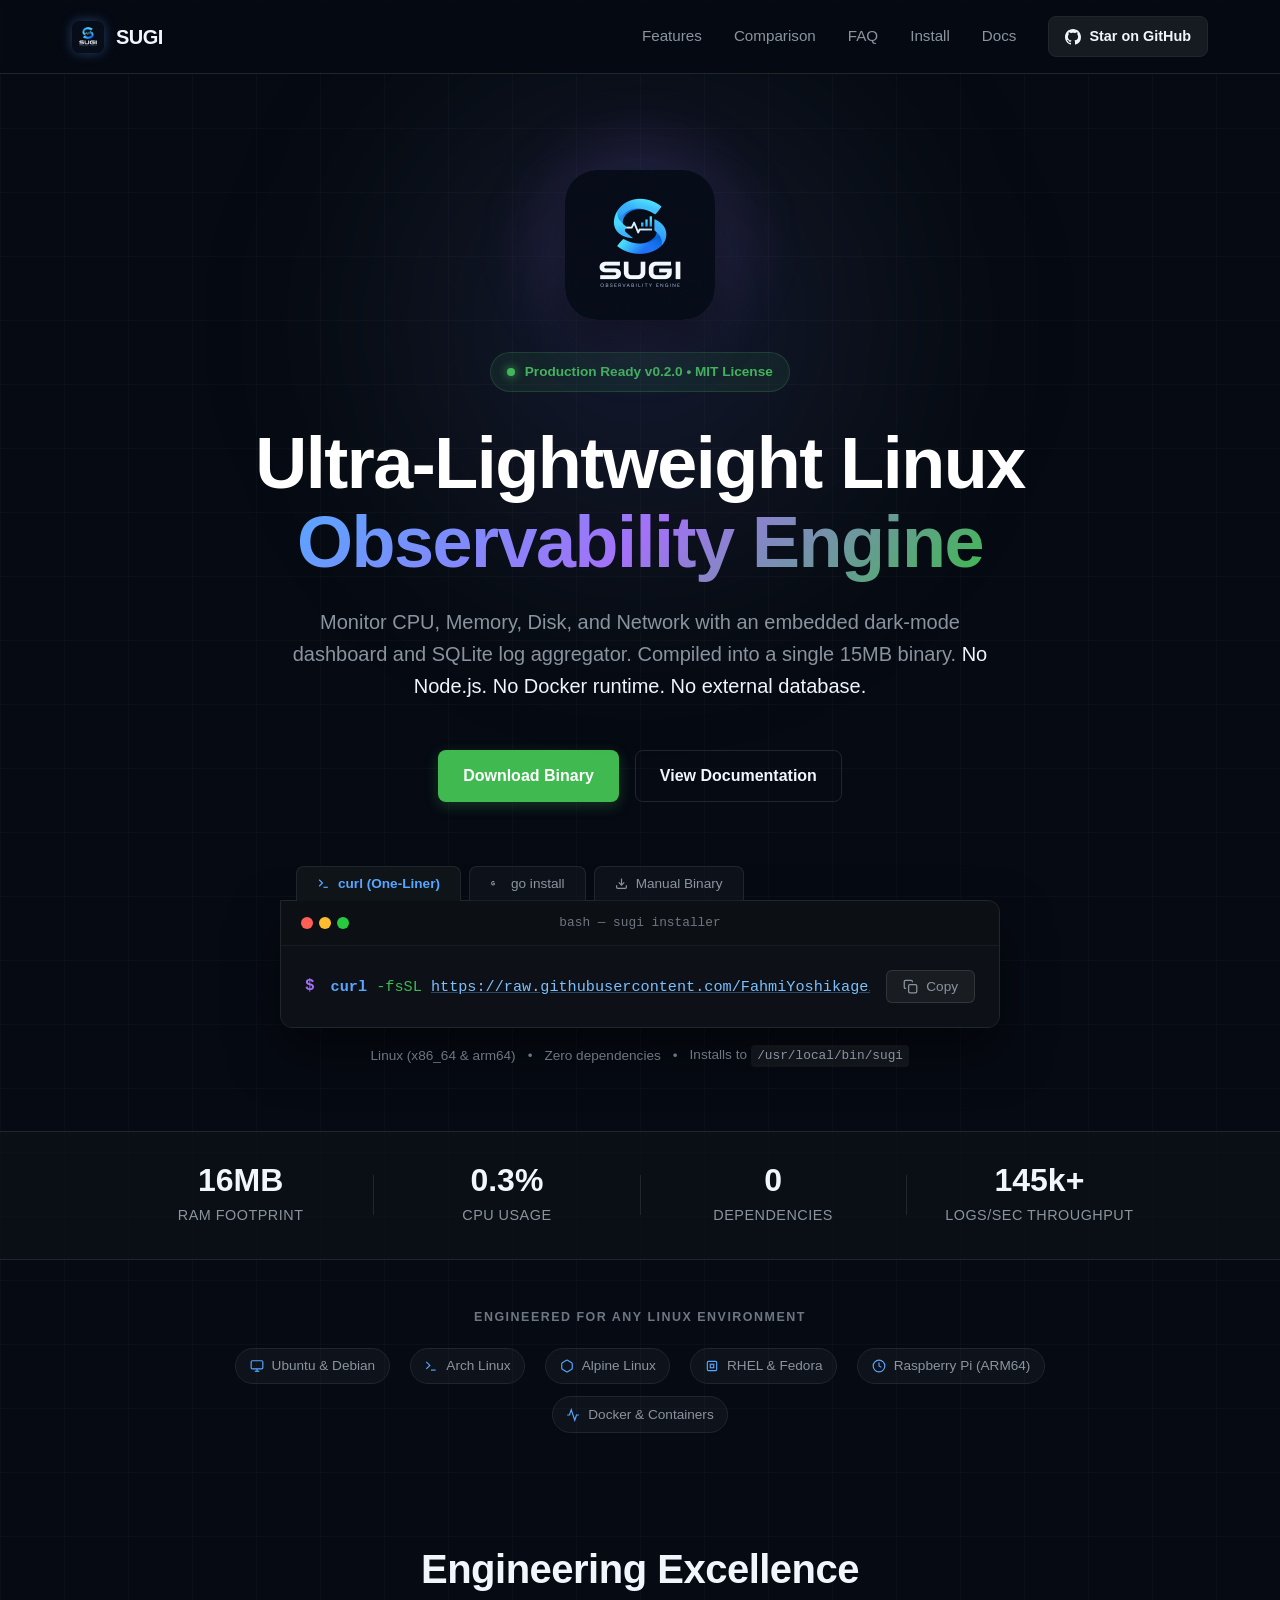
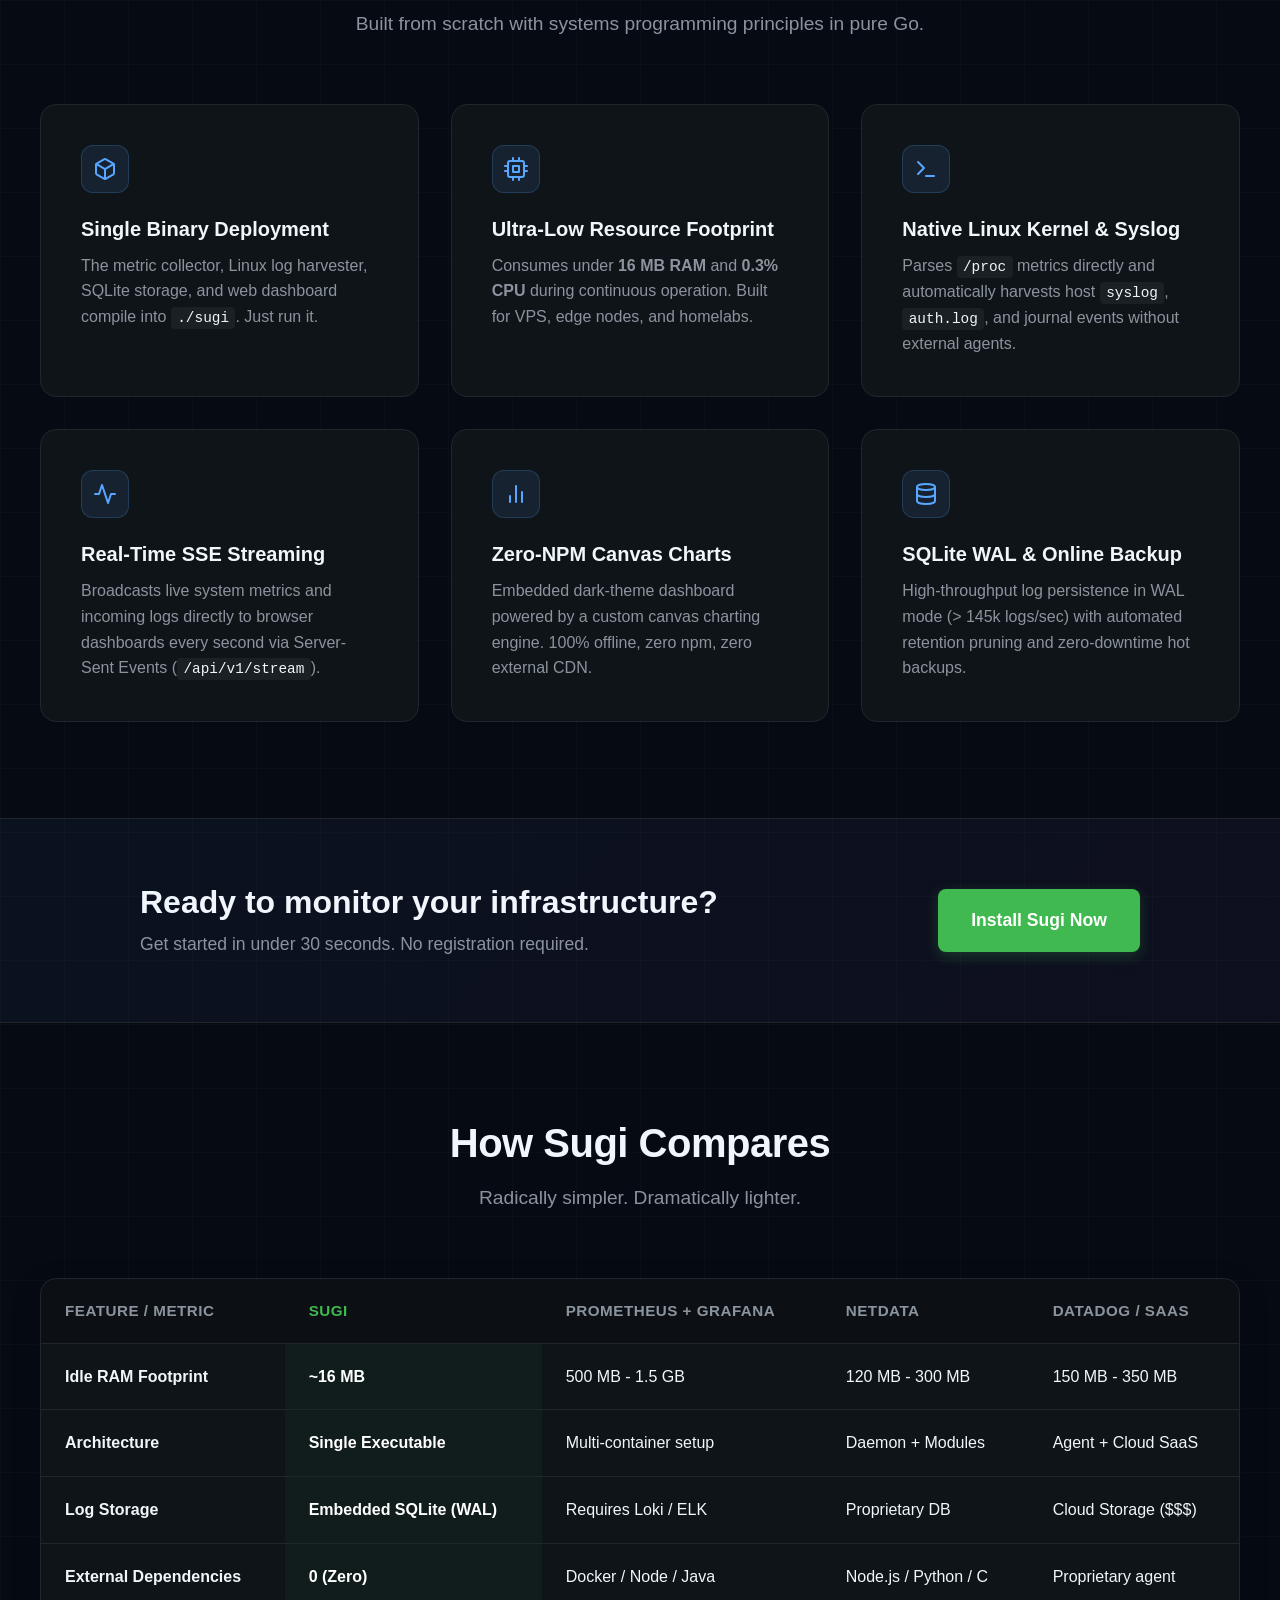
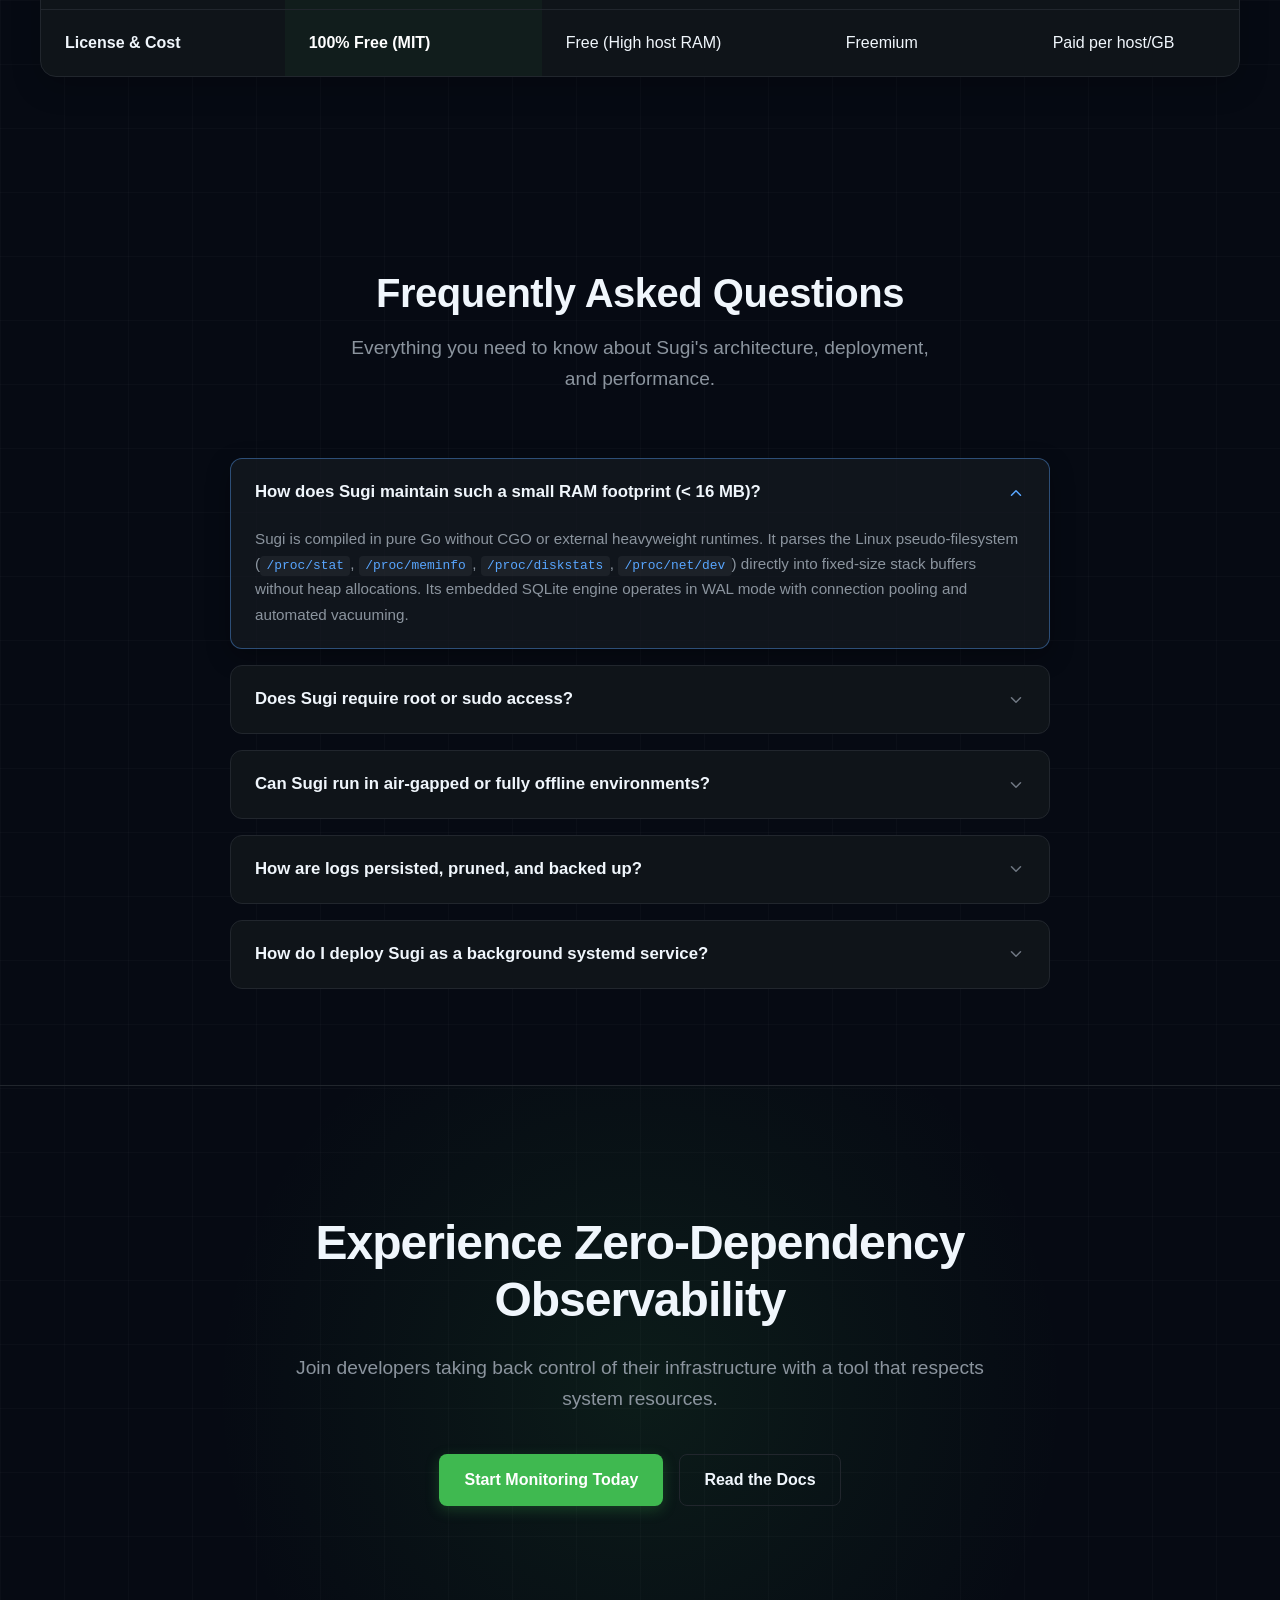
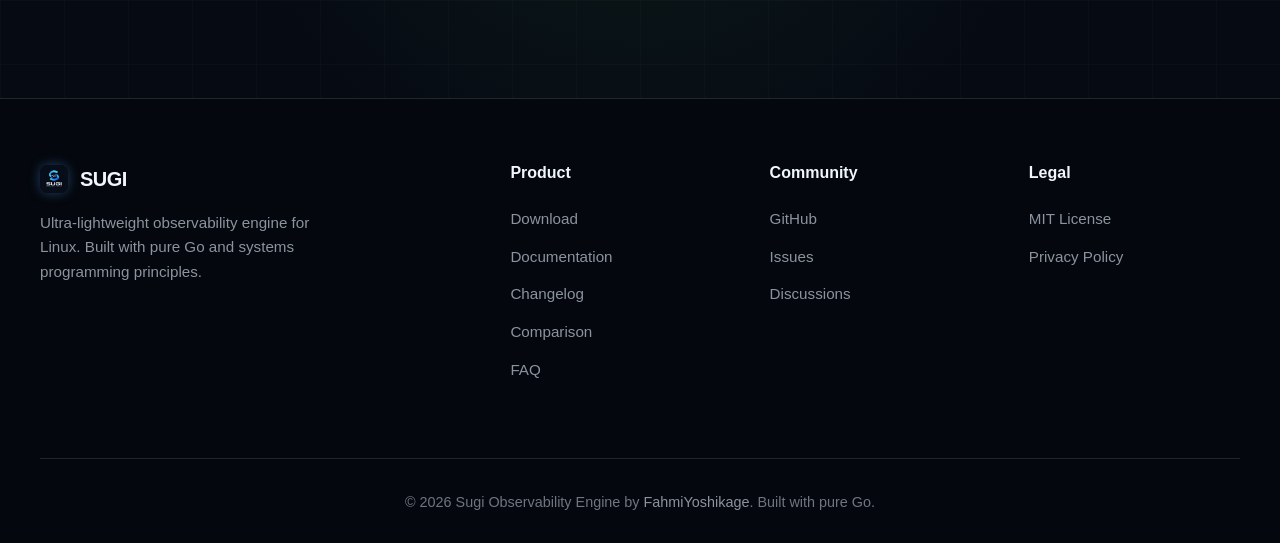
==== commit a28661d0: "fix(landing): center hero mascot and pill badge symmetrically on desktop view" ====
--- a/docs/index.html
+++ b/docs/index.html
@@ -108,9 +108,11 @@
         <img src="logo.png" alt="Sugi Observability Engine Mascot Logo" class="hero-mascot">
       </div>
 
-      <div class="hero-pill">
-        <span class="pulse-dot"></span>
-        <span>Production Ready v0.2.0 &bull; MIT License</span>
+      <div class="hero-pill-wrapper">
+        <div class="hero-pill">
+          <span class="pulse-dot"></span>
+          <span>Production Ready v0.2.0 &bull; MIT License</span>
+        </div>
       </div>
       
       <h1>Ultra-Lightweight Linux<br><span class="hero-gradient-text">Observability Engine</span></h1>
--- a/docs/style.css
+++ b/docs/style.css
@@ -169,40 +169,27 @@
   overflow: hidden;
 }
 
-/* HugoBlox-style ambient glow orbs */
+/* HugoBlox-style ambient glow orbs (symmetrical) */
 .hero::before {
   content: '';
   position: absolute;
-  top: -120px;
+  top: -100px;
   left: 50%;
   transform: translateX(-50%);
-  width: 600px;
-  height: 600px;
-  background: radial-gradient(circle, rgba(88, 166, 255, 0.12) 0%, rgba(163, 113, 247, 0.06) 40%, transparent 70%);
+  width: 700px;
+  height: 700px;
+  background: radial-gradient(circle, rgba(88, 166, 255, 0.14) 0%, rgba(163, 113, 247, 0.07) 35%, rgba(63, 185, 80, 0.04) 55%, transparent 70%);
   border-radius: 50%;
   filter: blur(80px);
   pointer-events: none;
   z-index: 0;
 }
 
-.hero::after {
-  content: '';
-  position: absolute;
-  top: 80px;
-  right: -100px;
-  width: 400px;
-  height: 400px;
-  background: radial-gradient(circle, rgba(63, 185, 80, 0.08) 0%, transparent 70%);
-  border-radius: 50%;
-  filter: blur(60px);
-  pointer-events: none;
-  z-index: 0;
-}
-
 .hero-brand-badge {
   position: relative;
-  display: inline-block;
-  margin-bottom: 2.5rem;
+  display: block;
+  width: fit-content;
+  margin: 0 auto 2rem;
   z-index: 1;
 }
 
@@ -213,7 +200,7 @@
   transform: translate(-50%, -50%);
   width: 260px;
   height: 260px;
-  background: radial-gradient(circle, rgba(88, 166, 255, 0.25) 0%, rgba(163, 113, 247, 0.1) 40%, transparent 70%);
+  background: radial-gradient(circle, rgba(88, 166, 255, 0.28) 0%, rgba(163, 113, 247, 0.12) 45%, transparent 70%);
   border-radius: 50%;
   filter: blur(24px);
   z-index: 0;
@@ -221,12 +208,25 @@
 }
 
 .hero-mascot {
+  display: block;
   position: relative;
-  width: 160px;
-  height: 160px;
+  width: 150px;
+  height: 150px;
+  margin: 0 auto;
   border-radius: 32px;
   box-shadow: 0 20px 40px rgba(0, 0, 0, 0.5), 0 0 0 1px rgba(255, 255, 255, 0.1) inset;
+  transition: transform 0.3s cubic-bezier(0.34, 1.56, 0.64, 1), box-shadow 0.3s ease;
   z-index: 1;
+}
+
+.hero-mascot:hover {
+  transform: translateY(-4px) scale(1.03);
+  box-shadow: 0 24px 50px rgba(0, 0, 0, 0.6), 0 0 30px rgba(88, 166, 255, 0.35);
+}
+
+.hero-pill-wrapper {
+  display: block;
+  margin: 0 auto 2rem;
 }
 
 .hero-pill {
@@ -240,7 +240,6 @@
   color: var(--accent-green);
   font-size: 0.85rem;
   font-weight: 600;
-  margin-bottom: 2rem;
 }
 
 .pulse-dot {
